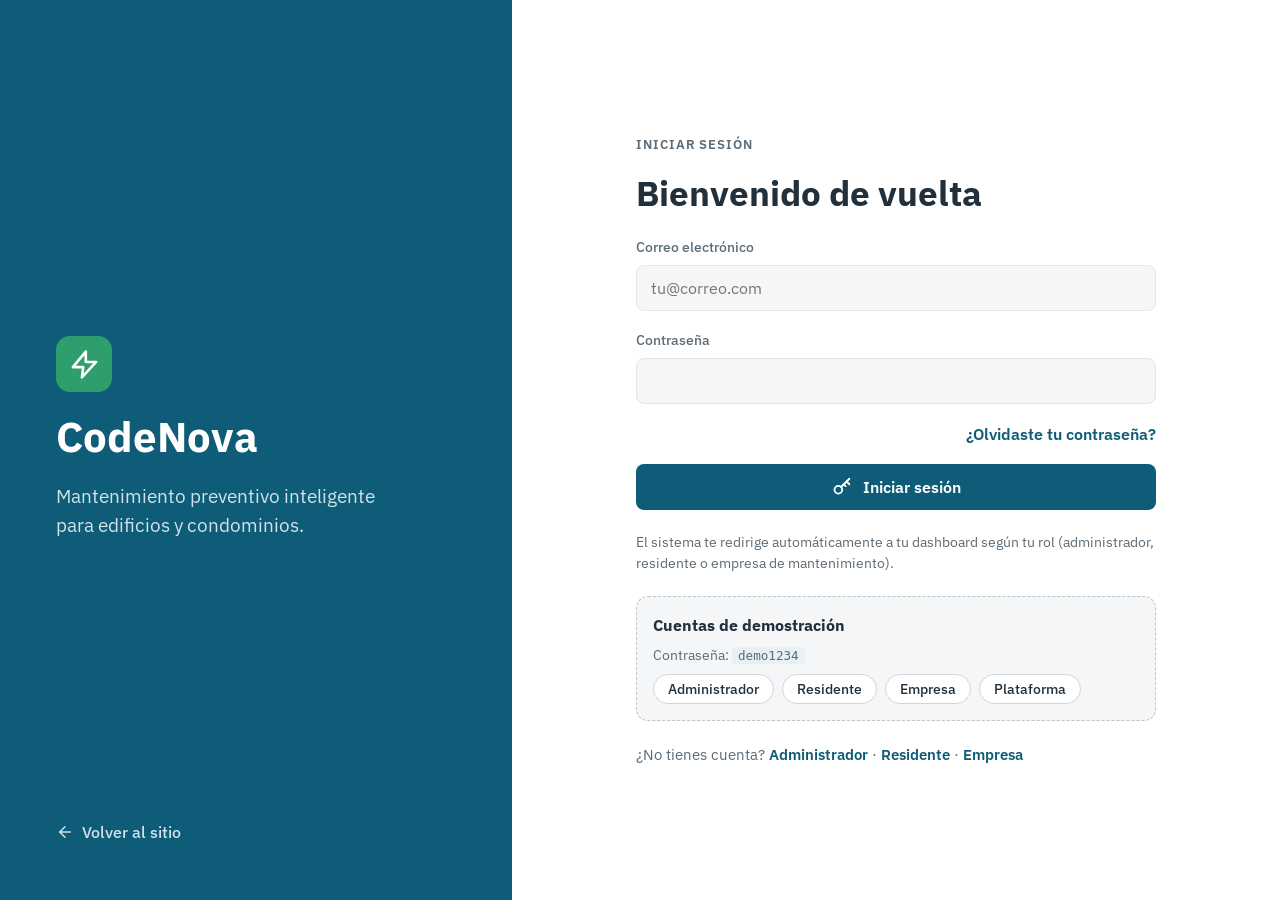
==== app/index.html @ 69bcdeb5 "Add files via upload" ====
<!DOCTYPE html>
<html lang="es">
<head>
<meta charset="UTF-8">
<meta name="viewport" content="width=device-width, initial-scale=1.0">
<title>CodeNova — App</title>
<meta name="description" content="Aplicación de CodeNova: monitoreo, alertas y mantenimiento preventivo para edificios y condominios.">
<meta name="theme-color" content="#0F5C78">
<link rel="icon" href="data:image/svg+xml,%3Csvg xmlns='http://www.w3.org/2000/svg' viewBox='0 0 40 40'%3E%3Crect width='40' height='40' rx='9' fill='%230F5C78'/%3E%3Cpolygon points='22,7 11,22 19,22 17,33 29,17 21,17' fill='%23fff'/%3E%3C/svg%3E">
<link rel="preconnect" href="https://fonts.googleapis.com">
<link rel="preconnect" href="https://fonts.gstatic.com" crossorigin>
<link href="https://fonts.googleapis.com/css2?family=IBM+Plex+Sans:wght@400;500;600;700&display=swap" rel="stylesheet">
<link rel="stylesheet" href="css/app.css">
</head>
<body>
<div id="app" aria-live="polite"><div class="boot">Cargando CodeNova…</div></div>
<noscript><p style="padding:24px;font-family:sans-serif">CodeNova necesita JavaScript para funcionar. Actívalo en tu navegador e inténtalo de nuevo.</p></noscript>

<script src="js/core.js"></script>
<script src="js/ui.js"></script>
<script src="js/main.js"></script>
<script src="js/views-auth.js"></script>
<script src="js/views-admin.js"></script>
<script src="js/views-ops.js"></script>
<script src="js/views-company.js"></script>
<script src="js/views-resident.js"></script>
<script src="js/views-shared.js"></script>
</body>
</html>
---- app/css/app.css ----
:root {
  --primary: #0F5C78; --primary-d: #0c4a61; --green: #2E9E6D; --dark: #22303C; --muted: #5C6B76;
  --border: #E2E6EA; --bg: #F4F6F8; --tint: #E1EEF3; --tint2: #E7F0F3; --red: #E53935; --amber: #8A6100;
  --font: 'IBM Plex Sans', Arial, Helvetica, sans-serif; --side: 264px; --radius: 12px;
  --shadow: 0 8px 28px rgba(34, 48, 60, .16);
}
* { box-sizing: border-box; }
html { -webkit-text-size-adjust: 100%; }
body { margin: 0; font-family: var(--font); color: var(--dark); background: var(--bg); line-height: 1.5; font-size: 16px; }
body.modal-open { overflow: hidden; }
h1, h2, h3, h4 { margin: 0; line-height: 1.2; }
p { margin: 0; }
a { color: inherit; text-decoration: none; }
button, input, select, textarea { font-family: inherit; font-size: 1rem; color: inherit; }
button { cursor: pointer; }
[hidden] { display: none !important; }
code { background: var(--tint2); padding: 1px 6px; border-radius: 4px; font-size: .9em; }
.ic { flex: none; }
.muted { color: var(--muted); }
.small { font-size: .875rem; }
.pad { padding: 16px; }
.grow { flex: 1; }
.center { text-align: center; margin-top: 16px; }
.top-gap { margin-top: 20px; padding-top: 20px; border-top: 1px solid var(--border); }
.boot { padding: 40px; text-align: center; color: var(--muted); }
.link { color: var(--primary); font-weight: 600; background: none; border: 0; padding: 0; cursor: pointer; }
.link:hover { text-decoration: underline; }
:focus-visible { outline: 3px solid rgba(15, 92, 120, .35); outline-offset: 2px; border-radius: 6px; }

/* ---------- botones ---------- */
.btn { display: inline-flex; align-items: center; justify-content: center; gap: 10px; min-height: 46px; padding: 0 22px; border-radius: 8px; border: 1px solid transparent; font-weight: 600; white-space: nowrap; transition: background .15s, border-color .15s, transform .08s; text-align: center; }
.btn:active { transform: scale(.98); }
.btn:disabled { opacity: .5; cursor: not-allowed; }
.btn-primary { background: var(--primary); color: #fff; }
.btn-primary:hover { background: var(--primary-d); }
.btn-outline { background: #fff; border-color: #cfd6db; color: var(--dark); }
.btn-outline:hover { background: var(--bg); border-color: var(--primary); color: var(--primary); }
.btn-danger { background: var(--red); color: #fff; }
.btn-danger:hover { filter: brightness(.92); }
.danger-o { color: var(--red); }
.btn-ghost { background: transparent; color: var(--muted); }
.btn-ghost:hover { color: var(--dark); }
.btn-sm { min-height: 36px; padding: 0 14px; font-size: .9rem; }
.btn-block { width: 100%; }
.btn-row { display: flex; flex-wrap: wrap; gap: 12px; margin-top: 16px; align-items: center; }
.icon-btn { display: inline-flex; align-items: center; justify-content: center; width: 42px; height: 42px; background: none; border: 0; border-radius: 10px; color: var(--dark); position: relative; }
.icon-btn:hover { background: var(--tint); }
.icon-btn.sm { width: 34px; height: 34px; }

/* ---------- formularios ---------- */
.stack { display: flex; flex-direction: column; gap: 18px; }
.field { display: flex; flex-direction: column; gap: 7px; min-width: 0; }
.field.fit { min-width: 200px; }
.field label, .field > label { font-size: .9rem; color: var(--muted); font-weight: 500; }
.field input, .field textarea, .field select, .ms-btn, .range-row input, .filters select, .select-wrap.inline select {
  width: 100%; min-height: 46px; padding: 10px 14px; background: var(--bg); border: 1px solid var(--border); border-radius: 8px; color: var(--dark); transition: border-color .15s, background .15s;
}
.field textarea { resize: vertical; line-height: 1.45; }
.field input:focus, .field textarea:focus, .field select:focus, .range-row input:focus { outline: none; border-color: var(--primary); background: #fff; box-shadow: 0 0 0 3px rgba(15, 92, 120, .12); }
.field.bad input, .field.bad textarea, .field.bad select, .field.bad .ms-btn { border-color: var(--red); background: #FFF8F8; }
.err { color: var(--red); font-size: .85rem; min-height: 0; display: block; }
.err:empty { display: none; }
.form-err { padding: 10px 14px; background: #FDEBEA; border-radius: 8px; }
.hint { color: var(--muted); font-size: .82rem; }
.select-wrap { position: relative; }
.select-wrap select { appearance: none; -webkit-appearance: none; padding-right: 40px; cursor: pointer; }
.select-wrap > .ic { position: absolute; right: 12px; top: 50%; transform: translateY(-50%); pointer-events: none; color: var(--muted); }
.select-wrap.inline { display: inline-block; min-width: 180px; }
.select-wrap.inline select { background: #fff; font-weight: 600; }
.two { display: grid; grid-template-columns: 1fr 1fr; gap: 16px; }
.form-card { max-width: 720px; }
.search { position: relative; }
.search > span { position: absolute; left: 12px; top: 50%; transform: translateY(-50%); color: var(--muted); display: flex; }
.search input { padding-left: 40px; }
.filters { display: flex; flex-wrap: wrap; gap: 14px; align-items: flex-end; margin-bottom: 14px; }
.btn-field { justify-content: flex-end; }
.range-row { display: flex; align-items: center; gap: 8px; }
.range-row input { width: 110px; }
.range-row output { font-weight: 600; min-width: 34px; }
.sim-form { display: grid; grid-template-columns: 1.2fr 1fr auto; gap: 14px; align-items: end; margin: 14px 0 8px; }
.presets { display: flex; flex-wrap: wrap; gap: 8px; align-items: center; margin-top: 6px; }
.chip-btn { background: #fff; border: 1px solid #cfd6db; border-radius: 999px; padding: 5px 14px; font-size: .88rem; font-weight: 500; }
.chip-btn:hover { border-color: var(--primary); color: var(--primary); background: var(--tint2); }
.sim-res { margin-top: 12px; padding: 10px 14px; border-radius: 8px; font-size: .95rem; }
.sim-res:empty { display: none; }
.sim-res.ok { background: #E6F4EC; color: #1f7a52; }
.sim-res.warn { background: #FFF4D6; color: var(--amber); }
.sim-res.bad { background: #FDEBEA; color: #b02a27; }
.switch-row { display: flex; align-items: center; justify-content: space-between; gap: 16px; padding: 4px 0; }
.switch-row span { display: flex; flex-direction: column; gap: 2px; }
.switch-row small { font-size: .85rem; }
.switch { appearance: none; -webkit-appearance: none; flex: none; width: 46px; height: 26px; border-radius: 999px; background: #cfd6db; position: relative; cursor: pointer; transition: background .2s; }
.switch::after { content: ""; position: absolute; top: 3px; left: 3px; width: 20px; height: 20px; border-radius: 50%; background: #fff; transition: transform .2s; box-shadow: 0 1px 3px rgba(0, 0, 0, .3); }
.switch:checked { background: var(--green); }
.switch:checked::after { transform: translateX(20px); }
.switch-l { display: flex; align-items: center; gap: 8px; font-size: .9rem; color: var(--muted); cursor: pointer; }
.ms-btn { display: flex; align-items: center; justify-content: space-between; text-align: left; cursor: pointer; }
.ms-panel { border: 1px solid var(--border); border-radius: 8px; background: #fff; box-shadow: var(--shadow); max-height: 220px; overflow: auto; padding: 6px; }
.ms-opt { display: flex; align-items: center; gap: 10px; padding: 9px 10px; border-radius: 6px; cursor: pointer; }
.ms-opt:hover { background: var(--bg); }
.ms-opt input { width: 18px; height: 18px; accent-color: var(--primary); }
.photo-drop { display: flex; flex-direction: column; align-items: center; gap: 6px; padding: 22px; border: 2px dashed #b9c4cb; border-radius: 12px; color: var(--muted); cursor: pointer; text-align: center; background: var(--bg); }
.photo-drop:hover { border-color: var(--primary); color: var(--primary); }
.photo-prev { position: relative; margin-top: 10px; }
.photo-prev img, .inc-photo { width: 100%; max-height: 260px; object-fit: cover; border-radius: 10px; border: 1px solid var(--border); display: block; }
.photo-prev .icon-btn { position: absolute; top: 8px; right: 8px; background: #fff; box-shadow: var(--shadow); }
.inc-photo { margin: 10px 0; }
.star-input { display: flex; gap: 6px; }
.star-input button { background: none; border: 0; padding: 2px; border-radius: 8px; }
.stars-static { display: inline-flex; gap: 2px; vertical-align: middle; }

/* ---------- tarjetas y contenido ---------- */
.card { background: #fff; border: 1px solid var(--border); border-radius: var(--radius); padding: 24px; margin-bottom: 24px; }
.card-head { display: flex; align-items: center; justify-content: space-between; gap: 12px; flex-wrap: wrap; margin-bottom: 14px; }
.card-head h3 { font-size: 1.15rem; }
.grid-3 { display: grid; grid-template-columns: repeat(3, 1fr); gap: 24px; margin-bottom: 24px; }
.grid-3 > .card { margin-bottom: 0; }
.grid-4 { display: grid; grid-template-columns: repeat(4, 1fr); gap: 16px; }
.grid-3.mini { gap: 16px; margin-bottom: 14px; }
.stat { display: flex; flex-direction: column; align-items: center; gap: 6px; text-align: center; padding: 22px; }
.stat h2 { font-size: 2rem; }
.stat p { color: var(--muted); }
.stat.flat { background: var(--bg); border: 0; }
.stat-ic { display: inline-flex; width: 48px; height: 48px; border-radius: 50%; background: var(--tint2); color: var(--primary); align-items: center; justify-content: center; }
.stat[data-go] { cursor: pointer; transition: box-shadow .15s, border-color .15s; }
.stat[data-go]:hover { border-color: var(--primary); box-shadow: 0 4px 14px rgba(15, 92, 120, .12); }
.page-head { display: flex; align-items: flex-end; justify-content: space-between; gap: 16px; flex-wrap: wrap; margin-bottom: 28px; }
.page-head h1 { font-size: clamp(1.6rem, 3vw, 2.25rem); font-weight: 700; }
.page-head .sub { color: var(--muted); margin-top: 6px; }
.head-actions { display: flex; gap: 10px; flex-wrap: wrap; align-items: center; }
.eyebrow { color: var(--muted); font-size: .82rem; letter-spacing: .07em; text-transform: uppercase; font-weight: 600; margin-bottom: 8px; }
.back { display: inline-flex; align-items: center; gap: 6px; color: var(--muted); font-weight: 500; margin-bottom: 14px; }
.back:hover { color: var(--primary); }
.big { font-size: 2.6rem; color: var(--primary); margin: 4px 0; }
.info h3 { font-size: 1.5rem; margin: 4px 0; }
.info .code { display: flex; align-items: center; gap: 8px; letter-spacing: .06em; }
.info .link { display: inline-block; margin-top: 8px; }
.info small { display: block; }
.tags { display: flex; flex-wrap: wrap; gap: 8px; margin: 8px 0; }
.tag { background: var(--tint2); color: var(--primary); border-radius: 999px; padding: 4px 12px; font-size: .88rem; font-weight: 600; }
.pill { display: inline-block; background: var(--tint); color: var(--primary); border-radius: 999px; padding: 3px 12px; font-size: .82rem; font-weight: 700; margin-bottom: 10px; }
.chip { display: inline-flex; align-items: center; gap: 6px; padding: 4px 12px; border-radius: 999px; font-size: .85rem; font-weight: 600; white-space: nowrap; }
.sev { display: inline-flex; align-items: center; gap: 7px; font-weight: 600; white-space: nowrap; }
.sev i { width: 10px; height: 10px; border-radius: 50%; display: inline-block; }
.alert-line { display: flex; align-items: center; gap: 14px; flex-wrap: wrap; margin-bottom: 10px; }
.alert-line h2 { font-size: 1.6rem; }
.detail-grid { display: grid; grid-template-columns: repeat(auto-fit, minmax(190px, 1fr)); gap: 18px; margin-bottom: 8px; }
.detail-grid h3 { font-size: 1.1rem; margin-top: 2px; }
.list-row { display: flex; align-items: center; justify-content: space-between; gap: 12px; padding: 14px 0; border-bottom: 1px solid var(--border); flex-wrap: wrap; }
.list-row:last-child { border-bottom: 0; }
.link-row:hover { background: var(--bg); }
.proposal { display: flex; align-items: center; justify-content: space-between; gap: 16px; flex-wrap: wrap; padding: 16px 0; border-bottom: 1px solid var(--border); }
.proposal:last-child { border-bottom: 0; }
.proposal .btn-row { margin: 0; }
.cards-b { margin-bottom: 0; }
.bcard { display: flex; flex-direction: column; gap: 8px; margin-bottom: 0; transition: box-shadow .15s, border-color .15s; }
.bcard:hover { border-color: var(--primary); box-shadow: 0 6px 20px rgba(15, 92, 120, .12); }
.bcard h3 { font-size: 1.3rem; }
.bc-top { display: flex; justify-content: space-between; align-items: center; }
.bc-meta { display: flex; gap: 14px; flex-wrap: wrap; color: var(--muted); font-size: .9rem; margin-top: 4px; }
.bc-meta b { color: var(--dark); }
.savings-card { display: grid; grid-template-columns: 1fr 1fr; gap: 24px; align-items: center; }
.sv-row { display: flex; justify-content: space-between; padding: 10px 0; border-bottom: 1px solid var(--border); }
.sv-row b { color: var(--green); }
.danger-zone { border-color: #f3c6c4; background: #FFFAFA; }
.danger-zone h3 { color: var(--red); margin-bottom: 8px; }
.danger-zone p { margin-bottom: 14px; }
.empty { display: flex; flex-direction: column; align-items: center; text-align: center; gap: 8px; padding: 40px 16px; color: var(--muted); }
.empty .ic { color: #9AA7B0; }
.empty h3 { color: var(--dark); }
.empty .btn { margin-top: 10px; }
.notice { display: flex; gap: 12px; padding: 14px 16px; border-radius: 10px; margin: 12px 0; align-items: flex-start; }
.notice p { color: inherit; opacity: .9; font-size: .93rem; }
.notice.ok { background: #E6F4EC; color: #1f7a52; }
.notice.warn { background: #FFF4D6; color: var(--amber); }
.notice.bad { background: #FDEBEA; color: #b02a27; }
.notice.info { background: var(--tint); color: var(--primary); }
a.notice:hover { filter: brightness(.97); }
.mail-sim, .mail-prev { margin-top: 16px; padding: 18px; border: 1px dashed #b9c4cb; border-radius: 10px; background: var(--bg); display: flex; flex-direction: column; gap: 8px; align-items: flex-start; }
.mail-prev { align-items: stretch; margin-top: 0; }
.mail-prev h2 { font-size: 1.6rem; color: var(--primary); }
.mail-prev .grid-3 > div { text-align: center; }
.mail-prev h4 { font-size: 1.1rem; }

/* ---------- tablas ---------- */
.table-wrap { overflow-x: auto; }
table { width: 100%; border-collapse: collapse; }
th { text-align: left; color: var(--muted); font-weight: 600; font-size: .9rem; padding: 12px 14px; border-bottom: 1px solid var(--border); white-space: nowrap; }
td { padding: 14px; border-bottom: 1px solid var(--border); vertical-align: middle; }
tbody tr:last-child td { border-bottom: 0; }
tr[data-href] { cursor: pointer; }
tr[data-href]:hover td { background: #F8FAFB; }
tr[data-href]:focus-visible { outline-offset: -2px; }
.pager { display: flex; align-items: center; justify-content: space-between; gap: 12px; margin-top: 14px; flex-wrap: wrap; }

/* ---------- pestañas / segmentos ---------- */
.tabs { display: flex; gap: 6px; overflow-x: auto; border-bottom: 1px solid var(--border); margin-bottom: 24px; scrollbar-width: none; }
.tabs::-webkit-scrollbar { display: none; }
.tabs a { padding: 12px 16px; color: var(--muted); font-weight: 600; border-bottom: 3px solid transparent; white-space: nowrap; margin-bottom: -1px; }
.tabs a:hover { color: var(--primary); }
.tabs a.on { color: var(--primary); border-color: var(--primary); }
.seg { display: inline-flex; background: var(--bg); border-radius: 10px; padding: 4px; gap: 2px; }
.seg button { background: none; border: 0; padding: 8px 16px; border-radius: 8px; font-weight: 600; color: var(--muted); }
.seg button.on { background: #fff; color: var(--primary); box-shadow: 0 1px 4px rgba(0, 0, 0, .1); }

/* ---------- gráfico ---------- */
.chart-box { background: var(--tint2); border-radius: 12px; padding: 14px; min-height: 220px; }
.linechart { width: 100%; height: auto; display: block; }
.linechart .grid { stroke: #cfe0e6; stroke-width: 1; }
.linechart .axis { fill: #5C6B76; font-size: 11px; font-family: var(--font); }
.linechart .band { fill: rgba(46, 158, 109, .12); }
.linechart .band-l { fill: #2E9E6D; font-size: 11px; font-weight: 600; }
.linechart .ln { fill: none; stroke: var(--primary); stroke-width: 2.5; stroke-linejoin: round; }
.linechart .area { fill: rgba(15, 92, 120, .1); }
.linechart .dot { fill: var(--primary); stroke: #fff; stroke-width: 2; }
.chart-empty { padding: 60px 16px; text-align: center; color: var(--muted); }
.live-note { display: flex; align-items: center; gap: 8px; margin-top: 10px; }
.live-dot { width: 9px; height: 9px; background: var(--green); border-radius: 50%; animation: pulse 1.6s infinite; }
@keyframes pulse { 0% { box-shadow: 0 0 0 0 rgba(46, 158, 109, .6); } 70% { box-shadow: 0 0 0 9px rgba(46, 158, 109, 0); } 100% { box-shadow: 0 0 0 0 rgba(46, 158, 109, 0); } }

/* ---------- onboarding / tour ---------- */
.onboard { display: grid; grid-template-columns: 1.4fr 1fr; gap: 28px; background: linear-gradient(135deg, #fff 55%, var(--tint2)); border-color: #bcd6df; }
.onb-main h2 { font-size: 1.5rem; margin-bottom: 8px; }
.onb-main h3 { font-size: 1.1rem; color: var(--primary); margin-bottom: 4px; }
.onb-actions { display: flex; gap: 10px; flex-wrap: wrap; margin-top: 18px; }
.onb-steps { list-style: none; margin: 0; padding: 0; display: flex; flex-direction: column; gap: 10px; align-self: center; }
.onb-steps li { display: flex; align-items: center; gap: 12px; padding: 12px 14px; background: #fff; border: 1px solid var(--border); border-radius: 10px; color: var(--muted); font-weight: 500; }
.onb-steps li span { flex: none; width: 28px; height: 28px; border-radius: 50%; background: var(--bg); display: inline-flex; align-items: center; justify-content: center; font-weight: 700; font-size: .85rem; }
.onb-steps li.now { border-color: var(--primary); color: var(--dark); }
.onb-steps li.now span { background: var(--primary); color: #fff; }
.onb-steps li.done { color: var(--dark); }
.onb-steps li.done span { background: var(--green); color: #fff; }
.tour h3 { font-size: 1.4rem; margin: 6px 0; }
.tour-dots { display: flex; gap: 6px; margin-bottom: 14px; }
.tour-dots i { flex: 1; height: 5px; border-radius: 3px; background: var(--border); }
.tour-dots i.on { background: var(--primary); }
.tour-dots i.done { background: var(--green); }

/* ---------- línea de tiempo ---------- */
.timeline { list-style: none; padding: 0; margin: 20px 0; display: flex; flex-direction: column; gap: 0; }
.timeline li { display: flex; gap: 14px; padding-bottom: 20px; position: relative; color: var(--muted); }
.timeline li::before { content: ""; position: absolute; left: 11px; top: 26px; bottom: 0; width: 2px; background: var(--border); }
.timeline li:last-child::before { display: none; }
.timeline li i { flex: none; width: 24px; height: 24px; border-radius: 50%; border: 2px solid var(--border); background: #fff; display: inline-flex; align-items: center; justify-content: center; color: #fff; }
.timeline li.done i { background: var(--green); border-color: var(--green); }
.timeline li.done::before { background: var(--green); }
.timeline li.done { color: var(--dark); }
.timeline b { display: block; }
.timeline span { font-size: .85rem; color: var(--muted); }

/* ---------- reporte imprimible ---------- */
.report-sheet { border: 1px solid var(--border); border-radius: 10px; padding: 28px; background: #fff; display: flex; flex-direction: column; gap: 16px; }
.rs-head { display: flex; justify-content: space-between; gap: 16px; flex-wrap: wrap; border-bottom: 2px solid var(--primary); padding-bottom: 14px; align-items: flex-start; }
.rs-head > div:first-child { display: flex; align-items: center; gap: 10px; font-size: 1.3rem; }
.rs-meta { display: flex; flex-direction: column; text-align: right; gap: 2px; }
.rs-meta span { color: var(--muted); font-size: .9rem; }
.rs-kpis > div { background: var(--bg); border-radius: 10px; padding: 14px; text-align: center; }
.rs-kpis h2 { color: var(--primary); font-size: 1.6rem; }
.rs-kpis p { color: var(--muted); font-size: .88rem; }
.report-sheet h4 { font-size: 1.05rem; margin-top: 6px; }
.rs-foot { border-top: 1px solid var(--border); padding-top: 12px; }

/* ---------- chips de estado, toasts, modal ---------- */
#toasts { position: fixed; top: 16px; right: 16px; z-index: 300; display: flex; flex-direction: column; gap: 10px; align-items: flex-end; max-width: calc(100vw - 32px); pointer-events: none; }
.toast { pointer-events: auto; display: flex; align-items: center; gap: 10px; background: var(--dark); color: #fff; padding: 12px 16px; border-radius: 10px; box-shadow: var(--shadow); max-width: 420px; animation: slidein .25s ease; }
.toast.ok .ic { color: #6fe0ae; } .toast.err { background: #b02a27; } .toast.info .ic { color: #9fd3e6; }
.toast.out { opacity: 0; transform: translateX(20px); transition: all .3s; }
@keyframes slidein { from { opacity: 0; transform: translateX(24px); } to { opacity: 1; transform: none; } }
.toast.push { flex-direction: column; align-items: stretch; gap: 4px; background: #fff; color: var(--dark); border: 1px solid var(--border); width: 360px; position: relative; overflow: hidden; cursor: pointer; padding-left: 20px; }
.push-top { display: flex; align-items: center; gap: 8px; color: var(--muted); font-size: .82rem; }
.push-top span { flex: 1; }
.push-x { background: none; border: 0; color: var(--muted); padding: 2px; display: flex; }
.toast.push p { color: var(--muted); font-size: .92rem; }
.push-bar { position: absolute; left: 0; top: 0; bottom: 0; width: 6px; }
.modal-wrap { position: fixed; inset: 0; z-index: 200; background: rgba(20, 30, 38, .55); display: flex; align-items: center; justify-content: center; padding: 16px; animation: fade .15s; }
@keyframes fade { from { opacity: 0; } }
.modal { background: #fff; border-radius: 16px; width: 100%; max-width: 520px; max-height: calc(100vh - 32px); overflow: auto; box-shadow: var(--shadow); }
.modal-head { display: flex; align-items: center; justify-content: space-between; padding: 18px 22px 0; }
.modal-head h3 { font-size: 1.25rem; }
.modal-body { padding: 16px 22px 22px; display: flex; flex-direction: column; gap: 12px; }
.modal-actions { display: flex; justify-content: flex-end; gap: 10px; flex-wrap: wrap; margin-top: 6px; }

/* ---------- campana ---------- */
.bell { position: relative; }
.badge-n { position: absolute; top: 3px; right: 3px; min-width: 18px; height: 18px; border-radius: 9px; background: var(--red); color: #fff; font-size: .7rem; font-style: normal; font-weight: 700; display: flex; align-items: center; justify-content: center; padding: 0 4px; border: 2px solid #fff; }
.bell-panel { position: absolute; right: 0; top: 48px; width: 360px; max-width: calc(100vw - 24px); background: #fff; border: 1px solid var(--border); border-radius: 12px; box-shadow: var(--shadow); z-index: 150; max-height: 70vh; overflow: auto; }
.bp-head { display: flex; justify-content: space-between; align-items: center; padding: 14px 16px; border-bottom: 1px solid var(--border); position: sticky; top: 0; background: #fff; }
.bp-head .link { font-size: .85rem; }
.bp-item { display: flex; gap: 12px; padding: 14px 16px; border-bottom: 1px solid var(--border); }
.bp-item:hover { background: var(--bg); }
.bp-item.unread { background: #F3F9FB; }
.bp-item > i { flex: none; width: 10px; height: 10px; border-radius: 50%; margin-top: 6px; }
.bp-item > i.neutral { background: var(--primary); }
.bp-item b { display: block; font-size: .95rem; }
.bp-item span { display: block; color: var(--muted); font-size: .88rem; }
.bp-item em { font-style: normal; color: #8a97a0; font-size: .78rem; }

/* ---------- layout con sidebar (admin / empresa / plataforma) ---------- */
.app { display: grid; grid-template-columns: var(--side) 1fr; min-height: 100vh; }
.sidebar { background: var(--bg); border-right: 1px solid var(--border); display: flex; flex-direction: column; gap: 6px; padding: 28px 16px 16px; position: sticky; top: 0; height: 100vh; overflow-y: auto; }
.brand { display: flex; align-items: center; gap: 10px; font-size: 1.25rem; padding: 0 12px 22px; }
.logo-tile { display: inline-flex; align-items: center; justify-content: center; background: var(--primary); border-radius: 8px; flex: none; }
.auth-side .logo-tile, .phone-top .logo-tile { border-radius: 14px; }
.auth-side .logo-tile { background: var(--green); }
.sidebar nav { display: flex; flex-direction: column; gap: 4px; }
.sidebar nav a { display: flex; align-items: center; gap: 14px; padding: 12px 14px; border-radius: 8px; color: var(--muted); font-weight: 500; }
.sidebar nav a:hover { background: #e9eef1; }
.sidebar nav a.on { background: var(--tint); color: var(--primary); font-weight: 600; }
.side-user { display: flex; align-items: center; gap: 12px; padding: 16px 10px 8px; border-top: 1px solid var(--border); }
.side-user > div:last-child { display: flex; flex-direction: column; min-width: 0; }
.side-user b { white-space: nowrap; overflow: hidden; text-overflow: ellipsis; }
.side-user span { color: var(--muted); font-size: .8rem; }
.avatar { flex: none; width: 38px; height: 38px; border-radius: 50%; background: var(--primary); color: #fff; font-weight: 700; display: flex; align-items: center; justify-content: center; font-size: .9rem; }
.side-logout { display: flex; align-items: center; gap: 12px; padding: 10px 14px; background: none; border: 0; color: var(--muted); border-radius: 8px; font-weight: 500; }
.side-logout:hover { background: #e9eef1; color: var(--red); }
.main { min-width: 0; display: flex; flex-direction: column; }
.topbar { display: flex; align-items: center; gap: 10px; padding: 14px 40px; min-height: 68px; }
.menu-btn, .mobile-brand { display: none; }
.view { padding: 8px 40px 64px; max-width: 1240px; width: 100%; outline: none; }
.sb-backdrop { display: none; }

/* ---------- auth ---------- */
.auth { min-height: 100vh; display: grid; grid-template-columns: minmax(300px, 40%) 1fr; background: #fff; }
.auth-side { background: var(--primary); color: #fff; padding: 56px; display: flex; flex-direction: column; justify-content: space-between; }
.auth-brand { display: flex; flex-direction: column; gap: 20px; margin: auto 0; }
.auth-brand h1 { font-size: 2.6rem; }
.auth-brand p { color: #CFE3EA; font-size: 1.2rem; max-width: 360px; }
.auth-back { display: inline-flex; align-items: center; gap: 8px; color: #CFE3EA; font-weight: 500; }
.auth-back:hover { color: #fff; }
.auth-main { display: flex; align-items: center; justify-content: center; padding: 40px 24px; }
.auth-card { width: 100%; max-width: 520px; display: flex; flex-direction: column; gap: 22px; }
.auth-card h1 { font-size: clamp(1.7rem, 3vw, 2.2rem); margin-top: -12px; }
.row-between { display: flex; justify-content: space-between; align-items: center; }
.reg-links { color: var(--muted); font-size: .95rem; }
.reg-links a { color: var(--primary); font-weight: 600; }
.demo-box { background: var(--bg); border: 1px dashed #b9c4cb; border-radius: 12px; padding: 16px; display: flex; flex-direction: column; gap: 8px; }
.demo-chips { display: flex; flex-wrap: wrap; gap: 8px; }

/* ---------- residente (marco de celular) ---------- */
.res-stage { min-height: 100vh; display: flex; align-items: center; justify-content: center; padding: 24px; background: var(--bg); }
.phone { width: 100%; max-width: 480px; height: min(880px, calc(100vh - 48px)); background: #fff; border: 1px solid var(--border); border-radius: 36px; display: flex; flex-direction: column; overflow: hidden; box-shadow: 0 20px 60px rgba(34, 48, 60, .12); }
.phone-top { display: flex; align-items: center; justify-content: space-between; padding: 14px 20px; border-bottom: 1px solid var(--border); }
.phone-top .brand { padding: 0; font-size: 1.1rem; }
.phone-view { flex: 1; overflow-y: auto; outline: none; }
.phone-pad { padding: 24px 22px 32px; display: flex; flex-direction: column; gap: 16px; }
.phone-pad h1 { font-size: 1.9rem; }
.phone-pad h1.caps { text-transform: uppercase; font-size: 1.6rem; letter-spacing: .02em; }
.phone-pad .page-head { margin-bottom: 4px; }
.phone-pad .card { margin-bottom: 0; }
.phone-pad .grid-3 { grid-template-columns: 1fr; }
.phone .bell-panel { position: fixed; top: 64px; right: auto; left: 50%; transform: translateX(-50%); }
.tabbar { display: flex; border-top: 1px solid var(--border); padding: 8px 8px calc(8px + env(safe-area-inset-bottom)); background: #fff; }
.tabbar a { flex: 1; display: flex; flex-direction: column; align-items: center; gap: 3px; padding: 8px 4px; color: var(--muted); font-size: .8rem; border-radius: 10px; }
.tabbar a.on { color: var(--primary); font-weight: 600; }
.req { display: flex; flex-direction: column; gap: 8px; align-items: flex-start; }
.req-top { display: flex; justify-content: space-between; width: 100%; align-items: center; gap: 8px; }

/* ---------- responsive ---------- */
@media (max-width: 1100px) {
  .grid-3 { grid-template-columns: repeat(2, 1fr); }
  .onboard { grid-template-columns: 1fr; }
  .savings-card { grid-template-columns: 1fr; }
}
@media (max-width: 960px) {
  .app { display: block; }
  .sidebar { position: fixed; z-index: 120; left: 0; top: 0; bottom: 0; width: 280px; transform: translateX(-100%); transition: transform .25s; box-shadow: none; height: 100%; visibility: hidden; }
  body.nav-open .sidebar { transform: none; box-shadow: var(--shadow); visibility: visible; }
  body.nav-open .sb-backdrop { display: block; position: fixed; inset: 0; background: rgba(20, 30, 38, .5); z-index: 110; }
  body.nav-open { overflow: hidden; }
  .menu-btn, .mobile-brand { display: inline-flex; }
  .mobile-brand { padding: 0; font-size: 1.1rem; }
  .topbar { padding: 10px 16px; background: #fff; border-bottom: 1px solid var(--border); position: sticky; top: 0; z-index: 90; }
  .view { padding: 24px 16px 56px; }
  .auth { grid-template-columns: 1fr; grid-template-rows: auto 1fr; }
  .auth-side { padding: 22px 24px; flex-direction: row; align-items: center; }
  .auth-brand { flex-direction: row; align-items: center; gap: 12px; margin: 0; }
  .auth-brand .logo-tile { width: 40px !important; height: 40px !important; }
  .auth-brand h1 { font-size: 1.5rem; }
  .auth-brand p { display: none; }
  .auth-main { align-items: flex-start; padding: 28px 20px 48px; }
}
@media (max-width: 720px) {
  .grid-3, .grid-4, .two, .sim-form { grid-template-columns: 1fr; }
  .grid-4 { grid-template-columns: 1fr 1fr; }
  .card { padding: 18px; }
  .page-head { margin-bottom: 20px; }
  .head-actions { width: 100%; }
  .head-actions .btn { flex: 1; }
  .filters .field.fit, .select-wrap.inline { min-width: 0; width: 100%; }
  .btn-row .btn { flex: 1 1 100%; }
  .modal-actions .btn { flex: 1; }
  .rs-meta { text-align: left; }
  .toast.push { width: calc(100vw - 32px); }
  #toasts { right: 16px; left: 16px; align-items: stretch; }
  /* tablas → tarjetas */
  .rtable thead { display: none; }
  .rtable, .rtable tbody, .rtable tr, .rtable td { display: block; width: 100%; }
  .rtable tr { border: 1px solid var(--border); border-radius: 10px; margin-bottom: 12px; padding: 6px 4px; background: #fff; }
  .rtable td { display: flex; justify-content: space-between; align-items: center; gap: 14px; padding: 9px 12px; border: 0; text-align: right; }
  .rtable td::before { content: attr(data-label); color: var(--muted); font-size: .85rem; font-weight: 600; text-align: left; flex: none; }
  .rtable td[data-label=""]::before { display: none; }
  .rtable td[data-label=""] { justify-content: flex-end; }
  .range-row input { width: 90px; }
}
@media (max-width: 560px) {
  .res-stage { padding: 0; background: #fff; align-items: stretch; }
  .phone { max-width: none; height: 100vh; height: 100dvh; border: 0; border-radius: 0; box-shadow: none; }
}
@media (prefers-reduced-motion: reduce) { * { animation: none !important; transition: none !important; } }

/* ---------- impresión del reporte ---------- */
@media print {
  body.printing-report { background: #fff; }
  body.printing-report * { visibility: hidden; }
  body.printing-report .report-sheet, body.printing-report .report-sheet * { visibility: visible; }
  body.printing-report .report-sheet { position: absolute; left: 0; top: 0; width: 100%; border: 0; padding: 0; }
  body.printing-report .rtable, body.printing-report .rtable tbody { display: table; }
  body.printing-report .rtable thead { display: table-header-group; }
  body.printing-report .rtable tr { display: table-row; border: 0; }
  body.printing-report .rtable td { display: table-cell; text-align: left; }
  body.printing-report .rtable td::before { display: none; }
}
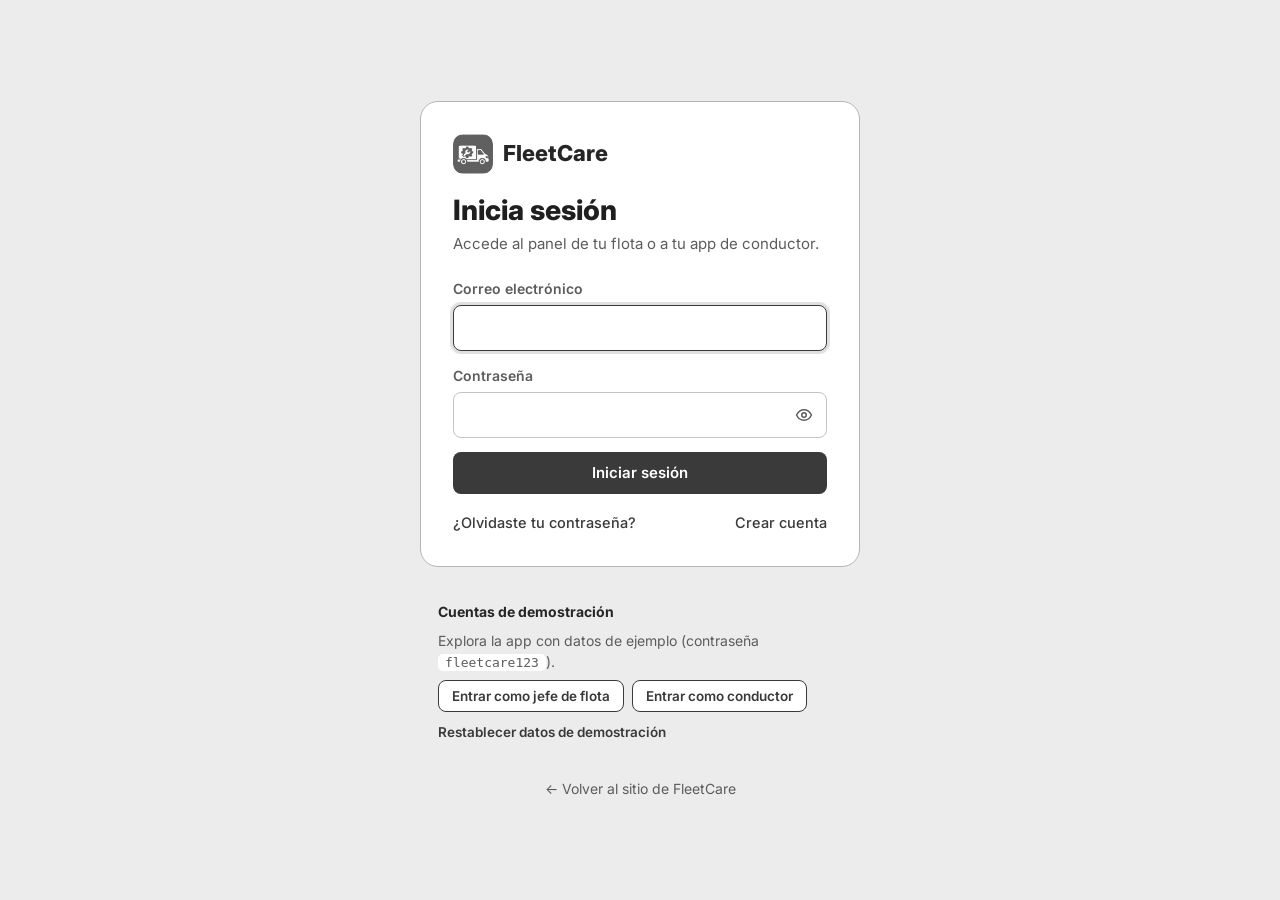
==== commit 4532dcc5: "Add files via upload" ====
--- a/app/index.html
+++ b/app/index.html
@@ -2,28 +2,32 @@
 <html lang="es">
 <head>
 <meta charset="UTF-8">
-<meta name="viewport" content="width=device-width, initial-scale=1.0">
-<title>CodeNova — App</title>
-<meta name="description" content="Aplicación de CodeNova: monitoreo, alertas y mantenimiento preventivo para edificios y condominios.">
-<meta name="theme-color" content="#0F5C78">
-<link rel="icon" href="data:image/svg+xml,%3Csvg xmlns='http://www.w3.org/2000/svg' viewBox='0 0 40 40'%3E%3Crect width='40' height='40' rx='9' fill='%230F5C78'/%3E%3Cpolygon points='22,7 11,22 19,22 17,33 29,17 21,17' fill='%23fff'/%3E%3C/svg%3E">
+<meta name="viewport" content="width=device-width, initial-scale=1.0, viewport-fit=cover">
+<title>FleetCare — Aplicación</title>
+<meta name="description" content="Aplicación web de FleetCare: checklist de salida, kilometraje, fallas, alertas de mantenimiento y dashboard de salud de la flota.">
+<meta name="theme-color" content="#123E73">
+<link rel="icon" type="image/png" href="../img/favicon.png">
 <link rel="preconnect" href="https://fonts.googleapis.com">
 <link rel="preconnect" href="https://fonts.gstatic.com" crossorigin>
-<link href="https://fonts.googleapis.com/css2?family=IBM+Plex+Sans:wght@400;500;600;700&display=swap" rel="stylesheet">
+<link href="https://fonts.googleapis.com/css2?family=Inter:wght@400;500;600;700;800&display=swap" rel="stylesheet">
 <link rel="stylesheet" href="css/app.css">
+<link rel="stylesheet" href="css/wireframe.css">
 </head>
 <body>
-<div id="app" aria-live="polite"><div class="boot">Cargando CodeNova…</div></div>
-<noscript><p style="padding:24px;font-family:sans-serif">CodeNova necesita JavaScript para funcionar. Actívalo en tu navegador e inténtalo de nuevo.</p></noscript>
+<div id="app"></div>
+<div id="toasts" aria-live="polite"></div>
+<div id="modal-root"></div>
+<noscript><p style="padding:24px;font-family:sans-serif">FleetCare necesita JavaScript para funcionar.</p></noscript>
 
 <script src="js/core.js"></script>
-<script src="js/ui.js"></script>
-<script src="js/main.js"></script>
+<script src="js/logic.js"></script>
+<script src="js/charts.js"></script>
+<script src="js/export.js"></script>
+<script src="js/app.js"></script>
 <script src="js/views-auth.js"></script>
-<script src="js/views-admin.js"></script>
+<script src="js/views-fleet.js"></script>
 <script src="js/views-ops.js"></script>
-<script src="js/views-company.js"></script>
-<script src="js/views-resident.js"></script>
-<script src="js/views-shared.js"></script>
+<script src="js/views-driver.js"></script>
+<script>FleetCare.boot();</script>
 </body>
 </html>
--- a/app/css/app.css
+++ b/app/css/app.css
@@ -1,422 +1,335 @@
 :root {
-  --primary: #0F5C78; --primary-d: #0c4a61; --green: #2E9E6D; --dark: #22303C; --muted: #5C6B76;
-  --border: #E2E6EA; --bg: #F4F6F8; --tint: #E1EEF3; --tint2: #E7F0F3; --red: #E53935; --amber: #8A6100;
-  --font: 'IBM Plex Sans', Arial, Helvetica, sans-serif; --side: 264px; --radius: 12px;
-  --shadow: 0 8px 28px rgba(34, 48, 60, .16);
+  --blue: #1E5AA8;
+  --blue-dark: #123E73;
+  --green: #3AA76D;
+  --orange: #E8963D;
+  --red: #D64545;
+  --text: #123E73;
+  --muted: #55606B;
+  --faint: #8B96A3;
+  --border: #E1E6EC;
+  --bg: #F5F7FA;
+  --blue-tint: #E7EEF7;
+  --green-tint: #E6F4EC;
+  --orange-tint: #FDF1E2;
+  --red-tint: #FBE9E9;
+  --on-dark: #C9D6E3;
+  --nav-text: #9FB4C9;
+  --gradient: linear-gradient(135deg, #1E5AA8 0%, #123E73 100%);
+  --shadow: 0 6px 18px rgba(18, 62, 115, 0.08);
+  --shadow-lg: 0 18px 48px rgba(18, 62, 115, 0.22);
+  --font: 'Inter', Arial, Helvetica, sans-serif;
+  --side-w: 264px;
+  --radius: 14px;
+  --warn-text: #B36A15; --warn-text-2: #C97A20; --warn-dark: #7A4A0E; --warn-line: #F3D5AE;
+  --ok-text: #23824F; --bad-text: #B93030; --bad-line: #E8B4B4;
+  --track: #EEF0F3; --soft: #F3F7FC; --soft-2: #F8FAFD; --dash: #C9D3DF; --glow: #DCE7F5; --bar: #9DB8DA; --stage: #E9EEF5;
 }
 * { box-sizing: border-box; }
 html { -webkit-text-size-adjust: 100%; }
-body { margin: 0; font-family: var(--font); color: var(--dark); background: var(--bg); line-height: 1.5; font-size: 16px; }
+body { margin: 0; font-family: var(--font); color: var(--text); background: var(--bg); line-height: 1.5; -webkit-font-smoothing: antialiased; }
 body.modal-open { overflow: hidden; }
-h1, h2, h3, h4 { margin: 0; line-height: 1.2; }
-p { margin: 0; }
-a { color: inherit; text-decoration: none; }
-button, input, select, textarea { font-family: inherit; font-size: 1rem; color: inherit; }
-button { cursor: pointer; }
+h1, h2, h3, h4, p, dl, dd, dt, ul, ol, figure { margin: 0; padding: 0; }
+h1, h2, h3, h4 { line-height: 1.2; }
+ul, ol { list-style: none; }
+a { color: var(--blue); text-decoration: none; }
+a:hover { text-decoration: underline; }
+img, svg { display: block; max-width: 100%; }
+button { font-family: inherit; }
 [hidden] { display: none !important; }
-code { background: var(--tint2); padding: 1px 6px; border-radius: 4px; font-size: .9em; }
-.ic { flex: none; }
-.muted { color: var(--muted); }
-.small { font-size: .875rem; }
-.pad { padding: 16px; }
-.grow { flex: 1; }
-.center { text-align: center; margin-top: 16px; }
-.top-gap { margin-top: 20px; padding-top: 20px; border-top: 1px solid var(--border); }
-.boot { padding: 40px; text-align: center; color: var(--muted); }
-.link { color: var(--primary); font-weight: 600; background: none; border: 0; padding: 0; cursor: pointer; }
-.link:hover { text-decoration: underline; }
-:focus-visible { outline: 3px solid rgba(15, 92, 120, .35); outline-offset: 2px; border-radius: 6px; }
-
-/* ---------- botones ---------- */
-.btn { display: inline-flex; align-items: center; justify-content: center; gap: 10px; min-height: 46px; padding: 0 22px; border-radius: 8px; border: 1px solid transparent; font-weight: 600; white-space: nowrap; transition: background .15s, border-color .15s, transform .08s; text-align: center; }
+:focus-visible { outline: 3px solid rgba(30, 90, 168, 0.4); outline-offset: 2px; border-radius: 6px; }
+.ico { flex-shrink: 0; }
+.muted { color: var(--muted); font-size: 15px; }
+.txt-red { color: var(--red); } .txt-orange { color: var(--warn-text-2); } .txt-green { color: var(--green); }
+.lead-sm { color: var(--muted); font-size: 15px; margin-bottom: 16px; max-width: 720px; }
+.hint { color: var(--faint); font-size: 13px; } .hint.block { display: block; margin: 4px 0 14px; }
+
+/* ---------- Botones ---------- */
+.btn { display: inline-flex; align-items: center; justify-content: center; gap: 8px; padding: 11px 20px; border-radius: 8px; font-weight: 600; font-size: 15px; border: 1px solid transparent; cursor: pointer; transition: background .15s, border-color .15s, color .15s, transform .1s, filter .15s; white-space: nowrap; text-decoration: none !important; line-height: 1.2; }
 .btn:active { transform: scale(.98); }
-.btn:disabled { opacity: .5; cursor: not-allowed; }
-.btn-primary { background: var(--primary); color: #fff; }
-.btn-primary:hover { background: var(--primary-d); }
-.btn-outline { background: #fff; border-color: #cfd6db; color: var(--dark); }
-.btn-outline:hover { background: var(--bg); border-color: var(--primary); color: var(--primary); }
-.btn-danger { background: var(--red); color: #fff; }
-.btn-danger:hover { filter: brightness(.92); }
-.danger-o { color: var(--red); }
-.btn-ghost { background: transparent; color: var(--muted); }
-.btn-ghost:hover { color: var(--dark); }
-.btn-sm { min-height: 36px; padding: 0 14px; font-size: .9rem; }
+.btn:disabled, .icon-btn:disabled { opacity: .45; cursor: not-allowed; transform: none; }
+.btn-primary { background: var(--blue); color: #fff; } .btn-primary:hover:not(:disabled) { background: var(--blue-dark); }
+.btn-outline { background: #fff; border-color: var(--blue); color: var(--blue); } .btn-outline:hover:not(:disabled) { background: var(--blue-tint); }
+.btn-accent { background: var(--orange); color: var(--blue-dark); } .btn-accent:hover { filter: brightness(.94); }
+.btn-danger { background: var(--red); color: #fff; } .btn-danger:hover { filter: brightness(.92); }
+.btn-danger-outline { background: #fff; border-color: var(--bad-line); color: var(--red); } .btn-danger-outline:hover { background: var(--red-tint); }
+.btn-sm { padding: 7px 13px; font-size: 13.5px; }
 .btn-block { width: 100%; }
-.btn-row { display: flex; flex-wrap: wrap; gap: 12px; margin-top: 16px; align-items: center; }
-.icon-btn { display: inline-flex; align-items: center; justify-content: center; width: 42px; height: 42px; background: none; border: 0; border-radius: 10px; color: var(--dark); position: relative; }
-.icon-btn:hover { background: var(--tint); }
-.icon-btn.sm { width: 34px; height: 34px; }
-
-/* ---------- formularios ---------- */
-.stack { display: flex; flex-direction: column; gap: 18px; }
-.field { display: flex; flex-direction: column; gap: 7px; min-width: 0; }
-.field.fit { min-width: 200px; }
-.field label, .field > label { font-size: .9rem; color: var(--muted); font-weight: 500; }
-.field input, .field textarea, .field select, .ms-btn, .range-row input, .filters select, .select-wrap.inline select {
-  width: 100%; min-height: 46px; padding: 10px 14px; background: var(--bg); border: 1px solid var(--border); border-radius: 8px; color: var(--dark); transition: border-color .15s, background .15s;
-}
-.field textarea { resize: vertical; line-height: 1.45; }
-.field input:focus, .field textarea:focus, .field select:focus, .range-row input:focus { outline: none; border-color: var(--primary); background: #fff; box-shadow: 0 0 0 3px rgba(15, 92, 120, .12); }
-.field.bad input, .field.bad textarea, .field.bad select, .field.bad .ms-btn { border-color: var(--red); background: #FFF8F8; }
-.err { color: var(--red); font-size: .85rem; min-height: 0; display: block; }
-.err:empty { display: none; }
-.form-err { padding: 10px 14px; background: #FDEBEA; border-radius: 8px; }
-.hint { color: var(--muted); font-size: .82rem; }
-.select-wrap { position: relative; }
-.select-wrap select { appearance: none; -webkit-appearance: none; padding-right: 40px; cursor: pointer; }
-.select-wrap > .ic { position: absolute; right: 12px; top: 50%; transform: translateY(-50%); pointer-events: none; color: var(--muted); }
-.select-wrap.inline { display: inline-block; min-width: 180px; }
-.select-wrap.inline select { background: #fff; font-weight: 600; }
-.two { display: grid; grid-template-columns: 1fr 1fr; gap: 16px; }
-.form-card { max-width: 720px; }
-.search { position: relative; }
-.search > span { position: absolute; left: 12px; top: 50%; transform: translateY(-50%); color: var(--muted); display: flex; }
-.search input { padding-left: 40px; }
-.filters { display: flex; flex-wrap: wrap; gap: 14px; align-items: flex-end; margin-bottom: 14px; }
-.btn-field { justify-content: flex-end; }
-.range-row { display: flex; align-items: center; gap: 8px; }
-.range-row input { width: 110px; }
-.range-row output { font-weight: 600; min-width: 34px; }
-.sim-form { display: grid; grid-template-columns: 1.2fr 1fr auto; gap: 14px; align-items: end; margin: 14px 0 8px; }
-.presets { display: flex; flex-wrap: wrap; gap: 8px; align-items: center; margin-top: 6px; }
-.chip-btn { background: #fff; border: 1px solid #cfd6db; border-radius: 999px; padding: 5px 14px; font-size: .88rem; font-weight: 500; }
-.chip-btn:hover { border-color: var(--primary); color: var(--primary); background: var(--tint2); }
-.sim-res { margin-top: 12px; padding: 10px 14px; border-radius: 8px; font-size: .95rem; }
-.sim-res:empty { display: none; }
-.sim-res.ok { background: #E6F4EC; color: #1f7a52; }
-.sim-res.warn { background: #FFF4D6; color: var(--amber); }
-.sim-res.bad { background: #FDEBEA; color: #b02a27; }
-.switch-row { display: flex; align-items: center; justify-content: space-between; gap: 16px; padding: 4px 0; }
-.switch-row span { display: flex; flex-direction: column; gap: 2px; }
-.switch-row small { font-size: .85rem; }
-.switch { appearance: none; -webkit-appearance: none; flex: none; width: 46px; height: 26px; border-radius: 999px; background: #cfd6db; position: relative; cursor: pointer; transition: background .2s; }
-.switch::after { content: ""; position: absolute; top: 3px; left: 3px; width: 20px; height: 20px; border-radius: 50%; background: #fff; transition: transform .2s; box-shadow: 0 1px 3px rgba(0, 0, 0, .3); }
-.switch:checked { background: var(--green); }
-.switch:checked::after { transform: translateX(20px); }
-.switch-l { display: flex; align-items: center; gap: 8px; font-size: .9rem; color: var(--muted); cursor: pointer; }
-.ms-btn { display: flex; align-items: center; justify-content: space-between; text-align: left; cursor: pointer; }
-.ms-panel { border: 1px solid var(--border); border-radius: 8px; background: #fff; box-shadow: var(--shadow); max-height: 220px; overflow: auto; padding: 6px; }
-.ms-opt { display: flex; align-items: center; gap: 10px; padding: 9px 10px; border-radius: 6px; cursor: pointer; }
-.ms-opt:hover { background: var(--bg); }
-.ms-opt input { width: 18px; height: 18px; accent-color: var(--primary); }
-.photo-drop { display: flex; flex-direction: column; align-items: center; gap: 6px; padding: 22px; border: 2px dashed #b9c4cb; border-radius: 12px; color: var(--muted); cursor: pointer; text-align: center; background: var(--bg); }
-.photo-drop:hover { border-color: var(--primary); color: var(--primary); }
-.photo-prev { position: relative; margin-top: 10px; }
-.photo-prev img, .inc-photo { width: 100%; max-height: 260px; object-fit: cover; border-radius: 10px; border: 1px solid var(--border); display: block; }
-.photo-prev .icon-btn { position: absolute; top: 8px; right: 8px; background: #fff; box-shadow: var(--shadow); }
-.inc-photo { margin: 10px 0; }
-.star-input { display: flex; gap: 6px; }
-.star-input button { background: none; border: 0; padding: 2px; border-radius: 8px; }
-.stars-static { display: inline-flex; gap: 2px; vertical-align: middle; }
-
-/* ---------- tarjetas y contenido ---------- */
-.card { background: #fff; border: 1px solid var(--border); border-radius: var(--radius); padding: 24px; margin-bottom: 24px; }
-.card-head { display: flex; align-items: center; justify-content: space-between; gap: 12px; flex-wrap: wrap; margin-bottom: 14px; }
-.card-head h3 { font-size: 1.15rem; }
-.grid-3 { display: grid; grid-template-columns: repeat(3, 1fr); gap: 24px; margin-bottom: 24px; }
-.grid-3 > .card { margin-bottom: 0; }
-.grid-4 { display: grid; grid-template-columns: repeat(4, 1fr); gap: 16px; }
-.grid-3.mini { gap: 16px; margin-bottom: 14px; }
-.stat { display: flex; flex-direction: column; align-items: center; gap: 6px; text-align: center; padding: 22px; }
-.stat h2 { font-size: 2rem; }
-.stat p { color: var(--muted); }
-.stat.flat { background: var(--bg); border: 0; }
-.stat-ic { display: inline-flex; width: 48px; height: 48px; border-radius: 50%; background: var(--tint2); color: var(--primary); align-items: center; justify-content: center; }
-.stat[data-go] { cursor: pointer; transition: box-shadow .15s, border-color .15s; }
-.stat[data-go]:hover { border-color: var(--primary); box-shadow: 0 4px 14px rgba(15, 92, 120, .12); }
-.page-head { display: flex; align-items: flex-end; justify-content: space-between; gap: 16px; flex-wrap: wrap; margin-bottom: 28px; }
-.page-head h1 { font-size: clamp(1.6rem, 3vw, 2.25rem); font-weight: 700; }
-.page-head .sub { color: var(--muted); margin-top: 6px; }
-.head-actions { display: flex; gap: 10px; flex-wrap: wrap; align-items: center; }
-.eyebrow { color: var(--muted); font-size: .82rem; letter-spacing: .07em; text-transform: uppercase; font-weight: 600; margin-bottom: 8px; }
-.back { display: inline-flex; align-items: center; gap: 6px; color: var(--muted); font-weight: 500; margin-bottom: 14px; }
-.back:hover { color: var(--primary); }
-.big { font-size: 2.6rem; color: var(--primary); margin: 4px 0; }
-.info h3 { font-size: 1.5rem; margin: 4px 0; }
-.info .code { display: flex; align-items: center; gap: 8px; letter-spacing: .06em; }
-.info .link { display: inline-block; margin-top: 8px; }
-.info small { display: block; }
-.tags { display: flex; flex-wrap: wrap; gap: 8px; margin: 8px 0; }
-.tag { background: var(--tint2); color: var(--primary); border-radius: 999px; padding: 4px 12px; font-size: .88rem; font-weight: 600; }
-.pill { display: inline-block; background: var(--tint); color: var(--primary); border-radius: 999px; padding: 3px 12px; font-size: .82rem; font-weight: 700; margin-bottom: 10px; }
-.chip { display: inline-flex; align-items: center; gap: 6px; padding: 4px 12px; border-radius: 999px; font-size: .85rem; font-weight: 600; white-space: nowrap; }
-.sev { display: inline-flex; align-items: center; gap: 7px; font-weight: 600; white-space: nowrap; }
-.sev i { width: 10px; height: 10px; border-radius: 50%; display: inline-block; }
-.alert-line { display: flex; align-items: center; gap: 14px; flex-wrap: wrap; margin-bottom: 10px; }
-.alert-line h2 { font-size: 1.6rem; }
-.detail-grid { display: grid; grid-template-columns: repeat(auto-fit, minmax(190px, 1fr)); gap: 18px; margin-bottom: 8px; }
-.detail-grid h3 { font-size: 1.1rem; margin-top: 2px; }
-.list-row { display: flex; align-items: center; justify-content: space-between; gap: 12px; padding: 14px 0; border-bottom: 1px solid var(--border); flex-wrap: wrap; }
-.list-row:last-child { border-bottom: 0; }
-.link-row:hover { background: var(--bg); }
-.proposal { display: flex; align-items: center; justify-content: space-between; gap: 16px; flex-wrap: wrap; padding: 16px 0; border-bottom: 1px solid var(--border); }
-.proposal:last-child { border-bottom: 0; }
-.proposal .btn-row { margin: 0; }
-.cards-b { margin-bottom: 0; }
-.bcard { display: flex; flex-direction: column; gap: 8px; margin-bottom: 0; transition: box-shadow .15s, border-color .15s; }
-.bcard:hover { border-color: var(--primary); box-shadow: 0 6px 20px rgba(15, 92, 120, .12); }
-.bcard h3 { font-size: 1.3rem; }
-.bc-top { display: flex; justify-content: space-between; align-items: center; }
-.bc-meta { display: flex; gap: 14px; flex-wrap: wrap; color: var(--muted); font-size: .9rem; margin-top: 4px; }
-.bc-meta b { color: var(--dark); }
-.savings-card { display: grid; grid-template-columns: 1fr 1fr; gap: 24px; align-items: center; }
-.sv-row { display: flex; justify-content: space-between; padding: 10px 0; border-bottom: 1px solid var(--border); }
-.sv-row b { color: var(--green); }
-.danger-zone { border-color: #f3c6c4; background: #FFFAFA; }
-.danger-zone h3 { color: var(--red); margin-bottom: 8px; }
-.danger-zone p { margin-bottom: 14px; }
-.empty { display: flex; flex-direction: column; align-items: center; text-align: center; gap: 8px; padding: 40px 16px; color: var(--muted); }
-.empty .ic { color: #9AA7B0; }
-.empty h3 { color: var(--dark); }
-.empty .btn { margin-top: 10px; }
-.notice { display: flex; gap: 12px; padding: 14px 16px; border-radius: 10px; margin: 12px 0; align-items: flex-start; }
-.notice p { color: inherit; opacity: .9; font-size: .93rem; }
-.notice.ok { background: #E6F4EC; color: #1f7a52; }
-.notice.warn { background: #FFF4D6; color: var(--amber); }
-.notice.bad { background: #FDEBEA; color: #b02a27; }
-.notice.info { background: var(--tint); color: var(--primary); }
-a.notice:hover { filter: brightness(.97); }
-.mail-sim, .mail-prev { margin-top: 16px; padding: 18px; border: 1px dashed #b9c4cb; border-radius: 10px; background: var(--bg); display: flex; flex-direction: column; gap: 8px; align-items: flex-start; }
-.mail-prev { align-items: stretch; margin-top: 0; }
-.mail-prev h2 { font-size: 1.6rem; color: var(--primary); }
-.mail-prev .grid-3 > div { text-align: center; }
-.mail-prev h4 { font-size: 1.1rem; }
-
-/* ---------- tablas ---------- */
-.table-wrap { overflow-x: auto; }
-table { width: 100%; border-collapse: collapse; }
-th { text-align: left; color: var(--muted); font-weight: 600; font-size: .9rem; padding: 12px 14px; border-bottom: 1px solid var(--border); white-space: nowrap; }
-td { padding: 14px; border-bottom: 1px solid var(--border); vertical-align: middle; }
-tbody tr:last-child td { border-bottom: 0; }
-tr[data-href] { cursor: pointer; }
-tr[data-href]:hover td { background: #F8FAFB; }
-tr[data-href]:focus-visible { outline-offset: -2px; }
-.pager { display: flex; align-items: center; justify-content: space-between; gap: 12px; margin-top: 14px; flex-wrap: wrap; }
-
-/* ---------- pestañas / segmentos ---------- */
-.tabs { display: flex; gap: 6px; overflow-x: auto; border-bottom: 1px solid var(--border); margin-bottom: 24px; scrollbar-width: none; }
-.tabs::-webkit-scrollbar { display: none; }
-.tabs a { padding: 12px 16px; color: var(--muted); font-weight: 600; border-bottom: 3px solid transparent; white-space: nowrap; margin-bottom: -1px; }
-.tabs a:hover { color: var(--primary); }
-.tabs a.on { color: var(--primary); border-color: var(--primary); }
-.seg { display: inline-flex; background: var(--bg); border-radius: 10px; padding: 4px; gap: 2px; }
-.seg button { background: none; border: 0; padding: 8px 16px; border-radius: 8px; font-weight: 600; color: var(--muted); }
-.seg button.on { background: #fff; color: var(--primary); box-shadow: 0 1px 4px rgba(0, 0, 0, .1); }
-
-/* ---------- gráfico ---------- */
-.chart-box { background: var(--tint2); border-radius: 12px; padding: 14px; min-height: 220px; }
-.linechart { width: 100%; height: auto; display: block; }
-.linechart .grid { stroke: #cfe0e6; stroke-width: 1; }
-.linechart .axis { fill: #5C6B76; font-size: 11px; font-family: var(--font); }
-.linechart .band { fill: rgba(46, 158, 109, .12); }
-.linechart .band-l { fill: #2E9E6D; font-size: 11px; font-weight: 600; }
-.linechart .ln { fill: none; stroke: var(--primary); stroke-width: 2.5; stroke-linejoin: round; }
-.linechart .area { fill: rgba(15, 92, 120, .1); }
-.linechart .dot { fill: var(--primary); stroke: #fff; stroke-width: 2; }
-.chart-empty { padding: 60px 16px; text-align: center; color: var(--muted); }
-.live-note { display: flex; align-items: center; gap: 8px; margin-top: 10px; }
-.live-dot { width: 9px; height: 9px; background: var(--green); border-radius: 50%; animation: pulse 1.6s infinite; }
-@keyframes pulse { 0% { box-shadow: 0 0 0 0 rgba(46, 158, 109, .6); } 70% { box-shadow: 0 0 0 9px rgba(46, 158, 109, 0); } 100% { box-shadow: 0 0 0 0 rgba(46, 158, 109, 0); } }
-
-/* ---------- onboarding / tour ---------- */
-.onboard { display: grid; grid-template-columns: 1.4fr 1fr; gap: 28px; background: linear-gradient(135deg, #fff 55%, var(--tint2)); border-color: #bcd6df; }
-.onb-main h2 { font-size: 1.5rem; margin-bottom: 8px; }
-.onb-main h3 { font-size: 1.1rem; color: var(--primary); margin-bottom: 4px; }
-.onb-actions { display: flex; gap: 10px; flex-wrap: wrap; margin-top: 18px; }
-.onb-steps { list-style: none; margin: 0; padding: 0; display: flex; flex-direction: column; gap: 10px; align-self: center; }
-.onb-steps li { display: flex; align-items: center; gap: 12px; padding: 12px 14px; background: #fff; border: 1px solid var(--border); border-radius: 10px; color: var(--muted); font-weight: 500; }
-.onb-steps li span { flex: none; width: 28px; height: 28px; border-radius: 50%; background: var(--bg); display: inline-flex; align-items: center; justify-content: center; font-weight: 700; font-size: .85rem; }
-.onb-steps li.now { border-color: var(--primary); color: var(--dark); }
-.onb-steps li.now span { background: var(--primary); color: #fff; }
-.onb-steps li.done { color: var(--dark); }
-.onb-steps li.done span { background: var(--green); color: #fff; }
-.tour h3 { font-size: 1.4rem; margin: 6px 0; }
-.tour-dots { display: flex; gap: 6px; margin-bottom: 14px; }
-.tour-dots i { flex: 1; height: 5px; border-radius: 3px; background: var(--border); }
-.tour-dots i.on { background: var(--primary); }
-.tour-dots i.done { background: var(--green); }
-
-/* ---------- línea de tiempo ---------- */
-.timeline { list-style: none; padding: 0; margin: 20px 0; display: flex; flex-direction: column; gap: 0; }
-.timeline li { display: flex; gap: 14px; padding-bottom: 20px; position: relative; color: var(--muted); }
-.timeline li::before { content: ""; position: absolute; left: 11px; top: 26px; bottom: 0; width: 2px; background: var(--border); }
-.timeline li:last-child::before { display: none; }
-.timeline li i { flex: none; width: 24px; height: 24px; border-radius: 50%; border: 2px solid var(--border); background: #fff; display: inline-flex; align-items: center; justify-content: center; color: #fff; }
-.timeline li.done i { background: var(--green); border-color: var(--green); }
-.timeline li.done::before { background: var(--green); }
-.timeline li.done { color: var(--dark); }
-.timeline b { display: block; }
-.timeline span { font-size: .85rem; color: var(--muted); }
-
-/* ---------- reporte imprimible ---------- */
-.report-sheet { border: 1px solid var(--border); border-radius: 10px; padding: 28px; background: #fff; display: flex; flex-direction: column; gap: 16px; }
-.rs-head { display: flex; justify-content: space-between; gap: 16px; flex-wrap: wrap; border-bottom: 2px solid var(--primary); padding-bottom: 14px; align-items: flex-start; }
-.rs-head > div:first-child { display: flex; align-items: center; gap: 10px; font-size: 1.3rem; }
-.rs-meta { display: flex; flex-direction: column; text-align: right; gap: 2px; }
-.rs-meta span { color: var(--muted); font-size: .9rem; }
-.rs-kpis > div { background: var(--bg); border-radius: 10px; padding: 14px; text-align: center; }
-.rs-kpis h2 { color: var(--primary); font-size: 1.6rem; }
-.rs-kpis p { color: var(--muted); font-size: .88rem; }
-.report-sheet h4 { font-size: 1.05rem; margin-top: 6px; }
-.rs-foot { border-top: 1px solid var(--border); padding-top: 12px; }
-
-/* ---------- chips de estado, toasts, modal ---------- */
-#toasts { position: fixed; top: 16px; right: 16px; z-index: 300; display: flex; flex-direction: column; gap: 10px; align-items: flex-end; max-width: calc(100vw - 32px); pointer-events: none; }
-.toast { pointer-events: auto; display: flex; align-items: center; gap: 10px; background: var(--dark); color: #fff; padding: 12px 16px; border-radius: 10px; box-shadow: var(--shadow); max-width: 420px; animation: slidein .25s ease; }
-.toast.ok .ic { color: #6fe0ae; } .toast.err { background: #b02a27; } .toast.info .ic { color: #9fd3e6; }
-.toast.out { opacity: 0; transform: translateX(20px); transition: all .3s; }
-@keyframes slidein { from { opacity: 0; transform: translateX(24px); } to { opacity: 1; transform: none; } }
-.toast.push { flex-direction: column; align-items: stretch; gap: 4px; background: #fff; color: var(--dark); border: 1px solid var(--border); width: 360px; position: relative; overflow: hidden; cursor: pointer; padding-left: 20px; }
-.push-top { display: flex; align-items: center; gap: 8px; color: var(--muted); font-size: .82rem; }
-.push-top span { flex: 1; }
-.push-x { background: none; border: 0; color: var(--muted); padding: 2px; display: flex; }
-.toast.push p { color: var(--muted); font-size: .92rem; }
-.push-bar { position: absolute; left: 0; top: 0; bottom: 0; width: 6px; }
-.modal-wrap { position: fixed; inset: 0; z-index: 200; background: rgba(20, 30, 38, .55); display: flex; align-items: center; justify-content: center; padding: 16px; animation: fade .15s; }
-@keyframes fade { from { opacity: 0; } }
-.modal { background: #fff; border-radius: 16px; width: 100%; max-width: 520px; max-height: calc(100vh - 32px); overflow: auto; box-shadow: var(--shadow); }
-.modal-head { display: flex; align-items: center; justify-content: space-between; padding: 18px 22px 0; }
-.modal-head h3 { font-size: 1.25rem; }
-.modal-body { padding: 16px 22px 22px; display: flex; flex-direction: column; gap: 12px; }
-.modal-actions { display: flex; justify-content: flex-end; gap: 10px; flex-wrap: wrap; margin-top: 6px; }
-
-/* ---------- campana ---------- */
-.bell { position: relative; }
-.badge-n { position: absolute; top: 3px; right: 3px; min-width: 18px; height: 18px; border-radius: 9px; background: var(--red); color: #fff; font-size: .7rem; font-style: normal; font-weight: 700; display: flex; align-items: center; justify-content: center; padding: 0 4px; border: 2px solid #fff; }
-.bell-panel { position: absolute; right: 0; top: 48px; width: 360px; max-width: calc(100vw - 24px); background: #fff; border: 1px solid var(--border); border-radius: 12px; box-shadow: var(--shadow); z-index: 150; max-height: 70vh; overflow: auto; }
-.bp-head { display: flex; justify-content: space-between; align-items: center; padding: 14px 16px; border-bottom: 1px solid var(--border); position: sticky; top: 0; background: #fff; }
-.bp-head .link { font-size: .85rem; }
-.bp-item { display: flex; gap: 12px; padding: 14px 16px; border-bottom: 1px solid var(--border); }
-.bp-item:hover { background: var(--bg); }
-.bp-item.unread { background: #F3F9FB; }
-.bp-item > i { flex: none; width: 10px; height: 10px; border-radius: 50%; margin-top: 6px; }
-.bp-item > i.neutral { background: var(--primary); }
-.bp-item b { display: block; font-size: .95rem; }
-.bp-item span { display: block; color: var(--muted); font-size: .88rem; }
-.bp-item em { font-style: normal; color: #8a97a0; font-size: .78rem; }
-
-/* ---------- layout con sidebar (admin / empresa / plataforma) ---------- */
-.app { display: grid; grid-template-columns: var(--side) 1fr; min-height: 100vh; }
-.sidebar { background: var(--bg); border-right: 1px solid var(--border); display: flex; flex-direction: column; gap: 6px; padding: 28px 16px 16px; position: sticky; top: 0; height: 100vh; overflow-y: auto; }
-.brand { display: flex; align-items: center; gap: 10px; font-size: 1.25rem; padding: 0 12px 22px; }
-.logo-tile { display: inline-flex; align-items: center; justify-content: center; background: var(--primary); border-radius: 8px; flex: none; }
-.auth-side .logo-tile, .phone-top .logo-tile { border-radius: 14px; }
-.auth-side .logo-tile { background: var(--green); }
-.sidebar nav { display: flex; flex-direction: column; gap: 4px; }
-.sidebar nav a { display: flex; align-items: center; gap: 14px; padding: 12px 14px; border-radius: 8px; color: var(--muted); font-weight: 500; }
-.sidebar nav a:hover { background: #e9eef1; }
-.sidebar nav a.on { background: var(--tint); color: var(--primary); font-weight: 600; }
-.side-user { display: flex; align-items: center; gap: 12px; padding: 16px 10px 8px; border-top: 1px solid var(--border); }
-.side-user > div:last-child { display: flex; flex-direction: column; min-width: 0; }
-.side-user b { white-space: nowrap; overflow: hidden; text-overflow: ellipsis; }
-.side-user span { color: var(--muted); font-size: .8rem; }
-.avatar { flex: none; width: 38px; height: 38px; border-radius: 50%; background: var(--primary); color: #fff; font-weight: 700; display: flex; align-items: center; justify-content: center; font-size: .9rem; }
-.side-logout { display: flex; align-items: center; gap: 12px; padding: 10px 14px; background: none; border: 0; color: var(--muted); border-radius: 8px; font-weight: 500; }
-.side-logout:hover { background: #e9eef1; color: var(--red); }
-.main { min-width: 0; display: flex; flex-direction: column; }
-.topbar { display: flex; align-items: center; gap: 10px; padding: 14px 40px; min-height: 68px; }
-.menu-btn, .mobile-brand { display: none; }
-.view { padding: 8px 40px 64px; max-width: 1240px; width: 100%; outline: none; }
-.sb-backdrop { display: none; }
-
-/* ---------- auth ---------- */
-.auth { min-height: 100vh; display: grid; grid-template-columns: minmax(300px, 40%) 1fr; background: #fff; }
-.auth-side { background: var(--primary); color: #fff; padding: 56px; display: flex; flex-direction: column; justify-content: space-between; }
-.auth-brand { display: flex; flex-direction: column; gap: 20px; margin: auto 0; }
-.auth-brand h1 { font-size: 2.6rem; }
-.auth-brand p { color: #CFE3EA; font-size: 1.2rem; max-width: 360px; }
-.auth-back { display: inline-flex; align-items: center; gap: 8px; color: #CFE3EA; font-weight: 500; }
-.auth-back:hover { color: #fff; }
-.auth-main { display: flex; align-items: center; justify-content: center; padding: 40px 24px; }
-.auth-card { width: 100%; max-width: 520px; display: flex; flex-direction: column; gap: 22px; }
-.auth-card h1 { font-size: clamp(1.7rem, 3vw, 2.2rem); margin-top: -12px; }
-.row-between { display: flex; justify-content: space-between; align-items: center; }
-.reg-links { color: var(--muted); font-size: .95rem; }
-.reg-links a { color: var(--primary); font-weight: 600; }
-.demo-box { background: var(--bg); border: 1px dashed #b9c4cb; border-radius: 12px; padding: 16px; display: flex; flex-direction: column; gap: 8px; }
-.demo-chips { display: flex; flex-wrap: wrap; gap: 8px; }
-
-/* ---------- residente (marco de celular) ---------- */
-.res-stage { min-height: 100vh; display: flex; align-items: center; justify-content: center; padding: 24px; background: var(--bg); }
-.phone { width: 100%; max-width: 480px; height: min(880px, calc(100vh - 48px)); background: #fff; border: 1px solid var(--border); border-radius: 36px; display: flex; flex-direction: column; overflow: hidden; box-shadow: 0 20px 60px rgba(34, 48, 60, .12); }
-.phone-top { display: flex; align-items: center; justify-content: space-between; padding: 14px 20px; border-bottom: 1px solid var(--border); }
-.phone-top .brand { padding: 0; font-size: 1.1rem; }
-.phone-view { flex: 1; overflow-y: auto; outline: none; }
-.phone-pad { padding: 24px 22px 32px; display: flex; flex-direction: column; gap: 16px; }
-.phone-pad h1 { font-size: 1.9rem; }
-.phone-pad h1.caps { text-transform: uppercase; font-size: 1.6rem; letter-spacing: .02em; }
-.phone-pad .page-head { margin-bottom: 4px; }
-.phone-pad .card { margin-bottom: 0; }
-.phone-pad .grid-3 { grid-template-columns: 1fr; }
-.phone .bell-panel { position: fixed; top: 64px; right: auto; left: 50%; transform: translateX(-50%); }
-.tabbar { display: flex; border-top: 1px solid var(--border); padding: 8px 8px calc(8px + env(safe-area-inset-bottom)); background: #fff; }
-.tabbar a { flex: 1; display: flex; flex-direction: column; align-items: center; gap: 3px; padding: 8px 4px; color: var(--muted); font-size: .8rem; border-radius: 10px; }
-.tabbar a.on { color: var(--primary); font-weight: 600; }
-.req { display: flex; flex-direction: column; gap: 8px; align-items: flex-start; }
-.req-top { display: flex; justify-content: space-between; width: 100%; align-items: center; gap: 8px; }
-
-/* ---------- responsive ---------- */
-@media (max-width: 1100px) {
-  .grid-3 { grid-template-columns: repeat(2, 1fr); }
-  .onboard { grid-template-columns: 1fr; }
-  .savings-card { grid-template-columns: 1fr; }
-}
-@media (max-width: 960px) {
-  .app { display: block; }
-  .sidebar { position: fixed; z-index: 120; left: 0; top: 0; bottom: 0; width: 280px; transform: translateX(-100%); transition: transform .25s; box-shadow: none; height: 100%; visibility: hidden; }
-  body.nav-open .sidebar { transform: none; box-shadow: var(--shadow); visibility: visible; }
-  body.nav-open .sb-backdrop { display: block; position: fixed; inset: 0; background: rgba(20, 30, 38, .5); z-index: 110; }
-  body.nav-open { overflow: hidden; }
-  .menu-btn, .mobile-brand { display: inline-flex; }
-  .mobile-brand { padding: 0; font-size: 1.1rem; }
-  .topbar { padding: 10px 16px; background: #fff; border-bottom: 1px solid var(--border); position: sticky; top: 0; z-index: 90; }
-  .view { padding: 24px 16px 56px; }
-  .auth { grid-template-columns: 1fr; grid-template-rows: auto 1fr; }
-  .auth-side { padding: 22px 24px; flex-direction: row; align-items: center; }
-  .auth-brand { flex-direction: row; align-items: center; gap: 12px; margin: 0; }
-  .auth-brand .logo-tile { width: 40px !important; height: 40px !important; }
-  .auth-brand h1 { font-size: 1.5rem; }
-  .auth-brand p { display: none; }
-  .auth-main { align-items: flex-start; padding: 28px 20px 48px; }
+.icon-btn { width: 40px; height: 40px; display: inline-flex; align-items: center; justify-content: center; border: 1px solid var(--border); background: #fff; color: var(--blue-dark); border-radius: 10px; cursor: pointer; position: relative; }
+.icon-btn:hover:not(:disabled) { background: var(--blue-tint); }
+.icon-btn.light { background: transparent; border-color: transparent; color: #fff; } .icon-btn.light:hover { background: rgba(255,255,255,.12); }
+.link-btn { background: none; border: 0; color: var(--blue); font-weight: 600; font-size: 13.5px; cursor: pointer; padding: 4px 0; } .link-btn:hover { text-decoration: underline; }
+
+/* ---------- Layout jefe de flota ---------- */
+.shell { display: flex; min-height: 100vh; }
+.sidebar { width: var(--side-w); flex-shrink: 0; background: var(--blue-dark); display: flex; flex-direction: column; padding: 26px 0 20px; position: sticky; top: 0; height: 100vh; z-index: 60; }
+.brand { display: flex; align-items: center; gap: 10px; padding: 0 24px 22px; margin-bottom: 12px; border-bottom: 1px solid rgba(255,255,255,.14); color: #fff; font-size: 22px; font-weight: 800; text-decoration: none !important; }
+.logo-mark { width: 34px; height: 34px; background: var(--blue); border-radius: 9px; display: inline-flex; align-items: center; justify-content: center; color: #fff; flex-shrink: 0; }
+.logo-mark.sm { width: 30px; height: 30px; border-radius: 8px; background: rgba(255,255,255,.16); }
+.side-nav { flex: 1; overflow-y: auto; display: flex; flex-direction: column; padding-bottom: 8px; }
+.side-nav a { display: flex; align-items: center; gap: 12px; padding: 11px 24px 11px 21px; color: var(--nav-text); font-weight: 500; font-size: 15.5px; border-left: 3px solid transparent; text-decoration: none !important; transition: background .15s, color .15s; }
+.side-nav a:hover { background: rgba(255,255,255,.05); color: #fff; }
+.side-nav a.active { background: rgba(255,255,255,.09); color: #fff; font-weight: 700; border-left-color: var(--orange); }
+.nav-label { flex: 1; }
+.nav-badge { background: var(--orange); color: var(--blue-dark); font-size: 11.5px; font-weight: 800; min-width: 20px; height: 20px; padding: 0 6px; border-radius: 10px; display: inline-flex; align-items: center; justify-content: center; }
+.side-user { padding: 16px 20px 0 24px; border-top: 1px solid rgba(255,255,255,.14); margin-top: 8px; display: flex; align-items: center; gap: 10px; }
+.side-user-txt { flex: 1; min-width: 0; display: flex; flex-direction: column; color: #fff; }
+.side-user-txt strong { font-size: 14.5px; } .side-user-txt small { color: var(--nav-text); font-size: 12.5px; white-space: nowrap; overflow: hidden; text-overflow: ellipsis; }
+.avatar { width: 36px; height: 36px; border-radius: 50%; background: var(--blue); color: #fff; display: inline-flex; align-items: center; justify-content: center; font-size: 13px; font-weight: 700; flex-shrink: 0; }
+.avatar.sm { width: 30px; height: 30px; font-size: 11px; }
+.avatar-btn { border: 2px solid #fff; box-shadow: 0 0 0 1px var(--border); cursor: pointer; width: 40px; height: 40px; }
+.scrim { display: none; }
+.main { flex: 1; min-width: 0; display: flex; flex-direction: column; }
+.topbar { height: 88px; flex-shrink: 0; background: #fff; border-bottom: 1px solid var(--border); display: flex; align-items: center; gap: 14px; padding: 0 40px; position: sticky; top: 0; z-index: 40; }
+.titleblock { flex: 1; min-width: 0; }
+.eyebrow { color: var(--blue); font-size: 12.5px; font-weight: 700; letter-spacing: .08em; text-transform: uppercase; }
+.topbar h1 { font-size: 26px; font-weight: 800; white-space: nowrap; overflow: hidden; text-overflow: ellipsis; }
+.hamb { display: none; }
+.top-actions { display: flex; align-items: center; gap: 12px; }
+.pop-wrap { position: relative; }
+.popover { position: absolute; right: 0; top: calc(100% + 10px); background: #fff; border: 1px solid var(--border); border-radius: 12px; box-shadow: var(--shadow-lg); width: 340px; max-width: calc(100vw - 24px); z-index: 80; overflow: hidden; }
+.popover.menu { width: 240px; }
+.menu-head { padding: 14px 16px; border-bottom: 1px solid var(--border); display: flex; flex-direction: column; } .menu-head small { color: var(--muted); }
+.menu a, .menu button { display: flex; align-items: center; gap: 10px; width: 100%; padding: 12px 16px; background: none; border: 0; text-align: left; color: var(--text); font-size: 14.5px; font-weight: 500; cursor: pointer; text-decoration: none !important; }
+.menu a:hover, .menu button:hover { background: var(--bg); }
+.bell-dot { position: absolute; top: -4px; right: -4px; background: var(--red); color: #fff; font-size: 10.5px; font-weight: 800; min-width: 18px; height: 18px; border-radius: 9px; display: inline-flex; align-items: center; justify-content: center; padding: 0 4px; border: 2px solid #fff; }
+.pop-head { display: flex; align-items: center; justify-content: space-between; padding: 12px 16px; border-bottom: 1px solid var(--border); }
+.pop-empty { padding: 24px 16px; color: var(--muted); text-align: center; font-size: 14px; }
+.notif-list { max-height: 380px; overflow-y: auto; }
+.notif-list li a { display: flex; gap: 12px; padding: 12px 16px; color: var(--text); text-decoration: none !important; border-bottom: 1px solid var(--bg); } .notif-list li a:hover { background: var(--bg); }
+.notif-list li.unread a { background: var(--soft); }
+.notif-list small, .notif-list em { display: block; font-size: 12.5px; color: var(--muted); font-style: normal; } .notif-list em { color: var(--faint); margin-top: 2px; }
+.n-ico { width: 32px; height: 32px; border-radius: 8px; display: inline-flex; align-items: center; justify-content: center; flex-shrink: 0; }
+.n-falla { background: var(--red-tint); color: var(--red); } .n-mantenimiento { background: var(--orange-tint); color: var(--warn-text-2); }
+.content { flex: 1; padding: 32px 40px 64px; max-width: 1360px; width: 100%; }
+.content > * + * { margin-top: 24px; }
+
+/* ---------- Componentes ---------- */
+.card { background: #fff; border: 1px solid var(--border); border-radius: var(--radius); padding: 24px; box-shadow: var(--shadow); min-width: 0; }
+.card > * + * { margin-top: 14px; }
+.card h3 { font-size: 19px; font-weight: 700; } .card-head { display: flex; align-items: center; justify-content: space-between; gap: 12px; }
+.form-card { max-width: 820px; }
+.grid { display: grid; gap: 20px; } .grid-2 { grid-template-columns: repeat(2, minmax(0, 1fr)); } .grid-3 { grid-template-columns: repeat(3, minmax(0, 1fr)); }
+.detail-grid { align-items: start; } .stack > * + * { margin-top: 20px; }
+.form-grid { display: grid; grid-template-columns: repeat(2, minmax(0, 1fr)); gap: 0 20px; }
+.form-actions { display: flex; justify-content: flex-end; gap: 12px; flex-wrap: wrap; padding-top: 6px; }
+.row-actions { display: flex; gap: 10px; flex-wrap: wrap; }
+.field { display: flex; flex-direction: column; gap: 6px; margin-bottom: 14px; min-width: 0; }
+.field label { font-size: 14px; font-weight: 600; color: var(--muted); }
+.field input, .field select, .field textarea { font-family: inherit; font-size: 16px; color: var(--text); background: #fff; border: 1px solid var(--border); border-radius: 8px; padding: 11px 14px; width: 100%; min-height: 46px; transition: border-color .15s, box-shadow .15s; }
+.field textarea { resize: vertical; min-height: 84px; }
+.field input:focus, .field select:focus, .field textarea:focus { outline: none; border-color: var(--blue); box-shadow: 0 0 0 3px rgba(30, 90, 168, .15); }
+.field input[readonly] { background: var(--bg); color: var(--muted); }
+.field.has-error input, .field.has-error select, .field.has-error textarea { border-color: var(--red); }
+.field-error { color: var(--red); font-size: 13px; min-height: 0; } .field-error:empty { display: none; }
+.form-alert { color: var(--red); font-size: 14px; font-weight: 600; margin: 4px 0 12px; } .form-alert:empty { display: none; } .form-alert.show { display: block; }
+.pw { position: relative; } .pw input { padding-right: 46px; }
+.pw-toggle { position: absolute; right: 4px; top: 50%; transform: translateY(-50%); width: 38px; height: 38px; border: 0; background: none; color: var(--muted); cursor: pointer; border-radius: 8px; display: inline-flex; align-items: center; justify-content: center; }
+.check-inline { display: inline-flex; align-items: center; gap: 8px; font-size: 14.5px; color: var(--muted); margin: 0 16px 14px 0; } .check-inline input { width: 18px; height: 18px; accent-color: var(--blue); }
+.inline-form { display: flex; gap: 14px; align-items: flex-end; flex-wrap: wrap; border-top: 1px solid var(--border); padding-top: 16px; } .inline-form .field { flex: 1; min-width: 200px; margin: 0; } .inline-form .check-inline, .inline-form .btn { margin-bottom: 8px; }
+
+.pill { display: inline-flex; align-items: center; gap: 6px; padding: 4px 11px; border-radius: 999px; font-size: 12.5px; font-weight: 700; white-space: nowrap; }
+.pill .dot { width: 8px; height: 8px; border-radius: 50%; background: currentColor; }
+.pill-bueno, .pill-f-resuelta { background: var(--green-tint); color: var(--ok-text); }
+.pill-alerta, .pill-p-media, .pill-f-en_proceso { background: var(--orange-tint); color: var(--warn-text); }
+.pill-critico, .pill-p-alta { background: var(--red-tint); color: var(--bad-text); }
+.pill-p-baja, .pill-gray { background: var(--blue-tint); color: var(--blue); }
+.pill-f-pendiente { background: var(--track); color: var(--muted); }
+.tag { display: inline-flex; padding: 3px 11px; border-radius: 999px; font-size: 12.5px; font-weight: 700; border: 0; }
+button.tag { cursor: pointer; } .tag-blue { background: var(--blue-tint); color: var(--blue); } .tag-gray { background: var(--track); color: var(--muted); } .tag-orange { background: var(--orange-tint); color: var(--warn-text); }
+.chips { display: flex; gap: 8px; flex-wrap: wrap; }
+.chip { border: 1px solid var(--border); background: #fff; color: var(--blue-dark); padding: 8px 16px; border-radius: 999px; font-size: 14px; font-weight: 600; cursor: pointer; transition: all .15s; display: inline-flex; gap: 8px; align-items: center; }
+.chip:hover { border-color: var(--blue); } .chip.on { background: var(--blue); color: #fff; border-color: var(--blue); }
+.chip-n { background: rgba(18,62,115,.08); border-radius: 999px; padding: 0 8px; font-size: 12px; } .chip.on .chip-n { background: rgba(255,255,255,.22); }
+.tabs { display: flex; gap: 4px; border-bottom: 1px solid var(--border); }
+.tabs a { padding: 11px 18px; color: var(--muted); font-weight: 600; font-size: 15px; border-bottom: 3px solid transparent; margin-bottom: -1px; text-decoration: none !important; } .tabs a.on { color: var(--blue); border-bottom-color: var(--blue); }
+.toolbar { display: flex; gap: 14px; align-items: flex-end; justify-content: space-between; flex-wrap: wrap; }
+.toolbar .field { margin: 0; min-width: 260px; }
+.search { display: flex; gap: 10px; flex: 1; max-width: 520px; position: relative; }
+.search input { flex: 1; min-width: 0; font: inherit; font-size: 16px; padding: 11px 14px 11px 42px; border: 1px solid var(--border); border-radius: 8px; background: #fff; color: var(--text); min-height: 46px; }
+.search input:focus { outline: none; border-color: var(--blue); box-shadow: 0 0 0 3px rgba(30,90,168,.15); }
+.search-ico { position: absolute; left: 13px; top: 13px; color: var(--faint); }
+.back { display: inline-flex; align-items: center; gap: 6px; font-weight: 600; font-size: 14.5px; }
+
+.table-wrap { background: #fff; border: 1px solid var(--border); border-radius: var(--radius); overflow-x: auto; box-shadow: var(--shadow); }
+.card .table-wrap { border: 0; box-shadow: none; border-radius: 0; }
+.table { width: 100%; border-collapse: collapse; font-size: 15px; }
+.table th { text-align: left; padding: 13px 18px; color: var(--muted); font-size: 13px; font-weight: 700; text-transform: uppercase; letter-spacing: .04em; background: var(--bg); border-bottom: 1px solid var(--border); white-space: nowrap; }
+.table td { padding: 14px 18px; border-bottom: 1px solid var(--border); vertical-align: middle; }
+.table tr:last-child td { border-bottom: 0; }
+.row-link { cursor: pointer; } .row-link:hover td { background: var(--soft-2); } .row-link:focus-visible { outline-offset: -3px; }
+.td-actions { text-align: right; white-space: nowrap; } .cell-user { display: inline-flex; align-items: center; gap: 10px; }
+.empty { background: #fff; border: 1px dashed var(--dash); border-radius: var(--radius); padding: 44px 24px; text-align: center; display: flex; flex-direction: column; align-items: center; gap: 8px; }
+.empty-ico { width: 52px; height: 52px; border-radius: 50%; background: var(--blue-tint); color: var(--blue); display: inline-flex; align-items: center; justify-content: center; }
+.empty h3 { font-size: 18px; } .empty p { color: var(--muted); max-width: 420px; margin-bottom: 8px; }
+.card .empty { border: 0; padding: 20px; }
+.banner { display: flex; align-items: center; gap: 14px; padding: 14px 18px; border-radius: 12px; font-size: 14.5px; }
+.banner > div { flex: 1; } .banner-info { background: var(--blue-tint); color: var(--blue-dark); } .banner-warn { background: var(--orange-tint); color: var(--warn-dark); }
+
+.dl > div { display: flex; justify-content: space-between; gap: 16px; padding: 10px 0; border-bottom: 1px solid var(--border); font-size: 15px; } .dl > div:last-child { border-bottom: 0; }
+.dl dt { color: var(--muted); } .dl dd { font-weight: 600; text-align: right; }
+.stats-row { display: grid; grid-template-columns: repeat(3, 1fr); gap: 12px; border-top: 1px solid var(--border); padding-top: 14px; }
+.stats-row dt { color: var(--muted); font-size: 13px; } .stats-row dd { font-size: 20px; font-weight: 800; margin-top: 2px; }
+.sub-h { font-size: 13.5px; text-transform: uppercase; letter-spacing: .06em; color: var(--muted); margin: 8px 0 10px; }
+.timeline li { padding: 11px 0 11px 18px; border-bottom: 1px solid var(--border); position: relative; display: flex; flex-direction: column; }
+.timeline li::before { content: ""; position: absolute; left: 0; top: 18px; width: 8px; height: 8px; border-radius: 50%; background: var(--blue); }
+.timeline li:last-child { border-bottom: 0; } .timeline span { color: var(--muted); font-size: 14px; } .timeline em { color: var(--faint); font-size: 12.5px; font-style: normal; }
+.mini-list li { border-bottom: 1px solid var(--border); } .mini-list li:last-child { border-bottom: 0; }
+.mini-list a { display: flex; flex-direction: column; gap: 3px; padding: 10px 0; color: var(--text); text-decoration: none !important; } .mini-list small { color: var(--muted); font-size: 13.5px; }
+.plain-list li { display: flex; align-items: center; justify-content: space-between; gap: 12px; padding: 11px 0; border-bottom: 1px solid var(--border); flex-wrap: wrap; } .plain-list li:last-child { border-bottom: 0; }
+.plain-list small { display: block; color: var(--muted); font-size: 13px; } .plain-list.tight li { padding: 8px 0; font-size: 15px; } .li-actions { display: flex; gap: 8px; }
+
+/* ---------- Dashboard ---------- */
+.unit-card { display: flex; flex-direction: column; gap: 10px; background: #fff; border: 1px solid var(--border); border-top: 4px solid var(--green); border-radius: var(--radius); padding: 18px 20px; box-shadow: var(--shadow); color: var(--text); text-decoration: none !important; transition: transform .15s, box-shadow .15s; }
+.unit-card:hover { transform: translateY(-2px); box-shadow: 0 12px 28px rgba(18,62,115,.14); }
+.unit-card.is-alerta { border-top-color: var(--orange); } .unit-card.is-critico { border-top-color: var(--red); }
+.unit-top { display: flex; align-items: center; justify-content: space-between; gap: 8px; } .unit-plate { font-size: 20px; font-weight: 800; }
+.unit-model { color: var(--muted); font-size: 14.5px; margin-top: -6px; }
+.mini-dl { display: flex; gap: 22px; flex-wrap: wrap; } .mini-dl dt { color: var(--faint); font-size: 12.5px; } .mini-dl dd { font-weight: 600; font-size: 14.5px; }
+.unit-cause { display: flex; gap: 6px; align-items: center; font-size: 13.5px; color: var(--ok-text); padding-top: 10px; border-top: 1px solid var(--border); } .unit-cause.has { color: var(--warn-text); }
+.dash-panels { align-items: stretch; }
+.fuel-card .big { font-size: 34px; font-weight: 800; color: var(--green); display: block; } .fuel-card .big small { font-size: 15px; color: var(--muted); font-weight: 600; }
+.spark { width: 100%; height: 56px; margin-top: 10px; }
+.state-hero { border-radius: 12px; padding: 18px 20px; display: flex; align-items: center; justify-content: space-between; background: var(--green-tint); color: var(--ok-text); } .state-hero span { font-weight: 600; } .state-hero strong { font-size: 24px; font-weight: 800; }
+.state-hero.is-alerta { background: var(--orange-tint); color: var(--warn-text); } .state-hero.is-critico { background: var(--red-tint); color: var(--bad-text); }
+.cause-list li { border-radius: 10px; margin-bottom: 8px; border: 1px solid var(--border); border-left: 4px solid var(--orange); } .cause-list li.is-critico { border-left-color: var(--red); }
+.cause-list a { display: flex; align-items: center; gap: 12px; padding: 12px 14px; color: var(--text); text-decoration: none !important; } .cause-list a > span:nth-child(2) { flex: 1; display: flex; flex-direction: column; } .cause-list small { color: var(--muted); font-size: 13.5px; }
+.cause-ico { width: 32px; height: 32px; border-radius: 8px; background: var(--orange-tint); color: var(--warn-text); display: inline-flex; align-items: center; justify-content: center; } .is-critico .cause-ico { background: var(--red-tint); color: var(--red); }
+.ok-line { display: flex; gap: 8px; align-items: center; color: var(--ok-text); }
+
+/* ---------- Listas especiales ---------- */
+.acc-head, .acc summary { display: grid; grid-template-columns: 1fr 1.4fr 1.4fr; gap: 12px; align-items: center; padding: 14px 20px; }
+.acc-head { color: var(--muted); font-size: 13px; font-weight: 700; text-transform: uppercase; letter-spacing: .04em; }
+.acc-list { background: #fff; border: 1px solid var(--border); border-radius: var(--radius); overflow: hidden; box-shadow: var(--shadow); }
+.acc { border-top: 1px solid var(--border); } .acc summary { cursor: pointer; list-style: none; } .acc summary::-webkit-details-marker { display: none; } .acc summary:hover { background: var(--soft-2); }
+.acc[open] summary { background: var(--soft); }
+.acc-body { padding: 4px 20px 16px; } .acc-body li { display: flex; align-items: center; gap: 12px; flex-wrap: wrap; padding: 8px 0; border-bottom: 1px dashed var(--border); } .acc-body li > span:first-child { flex: 1; min-width: 140px; } .acc-body em { flex-basis: 100%; color: var(--muted); font-size: 13.5px; }
+.item-list li { display: flex; align-items: center; gap: 12px; padding: 12px 0; border-bottom: 1px solid var(--border); } .item-name { flex: 1; font-weight: 600; }
+.inc-list { display: flex; flex-direction: column; gap: 12px; }
+.inc-card { display: flex; gap: 16px; align-items: center; justify-content: space-between; background: #fff; border: 1px solid var(--border); border-left: 5px solid var(--blue); border-radius: 12px; padding: 16px 20px; color: var(--text); box-shadow: var(--shadow); text-decoration: none !important; transition: transform .15s; } .inc-card:hover { transform: translateY(-1px); }
+.inc-card.prio-alta { border-left-color: var(--red); } .inc-card.prio-media { border-left-color: var(--orange); }
+.inc-main { display: flex; flex-direction: column; gap: 3px; min-width: 0; } .inc-main small { color: var(--muted); font-size: 14px; display: -webkit-box; -webkit-line-clamp: 2; -webkit-box-orient: vertical; overflow: hidden; } .inc-main em { color: var(--faint); font-size: 12.5px; font-style: normal; }
+.inc-side { display: flex; flex-direction: column; gap: 6px; align-items: flex-end; flex-shrink: 0; }
+.alert-list { display: flex; flex-direction: column; gap: 12px; }
+.alert-card { display: flex; gap: 20px; align-items: center; justify-content: space-between; background: #fff; border: 1px solid var(--border); border-left: 5px solid var(--blue); border-radius: 12px; padding: 16px 20px; box-shadow: var(--shadow); }
+.alert-card.lvl-alerta { border-left-color: var(--orange); } .alert-card.lvl-critico { border-left-color: var(--red); }
+.alert-main { flex: 1; display: flex; flex-direction: column; gap: 6px; min-width: 0; } .alert-main small { color: var(--muted); font-size: 13px; } .due { font-weight: 700; font-size: 14.5px; }
+.progress { height: 8px; background: var(--track); border-radius: 4px; overflow: hidden; max-width: 380px; } .progress i { display: block; height: 100%; background: var(--blue); border-radius: 4px; }
+.lvl-alerta .progress i { background: var(--orange); } .lvl-critico .progress i { background: var(--red); }
+.seg { display: inline-flex; border: 1px solid var(--border); border-radius: 10px; overflow: hidden; background: #fff; margin: 12px 0 8px; max-width: 100%; }
+.seg button { padding: 10px 18px; background: #fff; border: 0; border-right: 1px solid var(--border); font-weight: 600; font-size: 14.5px; color: var(--muted); cursor: pointer; } .seg button:last-child { border-right: 0; } .seg button:hover { background: var(--bg); }
+.seg button.on { background: var(--blue); color: #fff; }
+.photos { display: flex; gap: 10px; flex-wrap: wrap; } .photo { width: 96px; height: 96px; padding: 0; border: 1px solid var(--border); border-radius: 10px; overflow: hidden; cursor: zoom-in; background: var(--bg); } .photo img { width: 100%; height: 100%; object-fit: cover; }
+.comments { display: flex; flex-direction: column; gap: 10px; } .comments li { background: var(--bg); border-radius: 10px; padding: 12px 14px; } .comments li.sys { background: none; border: 1px dashed var(--border); } .comments li.sys p { color: var(--muted); font-size: 14px; }
+.comments small { color: var(--faint); font-size: 12.5px; } .comment-form { border-top: 1px solid var(--border); padding-top: 14px; } .comment-form .field { margin-bottom: 10px; }
+.lightbox { display: flex; flex-direction: column; align-items: center; gap: 14px; } .lightbox img { max-height: 70vh; border-radius: 10px; }
+.total-box { display: flex; align-items: center; justify-content: space-between; background: var(--blue-tint); border-radius: 12px; padding: 16px 18px; } .total-box strong { font-size: 24px; font-weight: 800; color: var(--blue-dark); } .total-box small { font-size: 14px; color: var(--muted); font-weight: 500; }
+.stepper { display: flex; align-items: center; gap: 18px; justify-content: center; padding: 8px 0; } .stepper output { font-size: 40px; font-weight: 800; min-width: 90px; text-align: center; }
+.check-grid { display: grid; grid-template-columns: repeat(auto-fill, minmax(150px, 1fr)); gap: 10px; margin-bottom: 10px; }
+.check-card { display: flex; align-items: center; gap: 10px; border: 1px solid var(--border); border-radius: 10px; padding: 12px; cursor: pointer; } .check-card:has(input:checked) { border-color: var(--blue); background: var(--soft); } .check-card input { width: 18px; height: 18px; accent-color: var(--blue); } .check-card span { display: flex; flex-direction: column; } .check-card small { color: var(--muted); font-size: 12.5px; }
+.demo-note { font-size: 12.5px; color: var(--faint); margin: 2px 0 12px; }
+.chart { width: 100%; height: auto; } .chart-empty { color: var(--muted); padding: 30px; text-align: center; }
+.bars { display: flex; flex-direction: column; gap: 14px; } .bar-head { display: flex; justify-content: space-between; font-size: 14.5px; margin-bottom: 5px; } .bar-head span { color: var(--muted); font-weight: 600; }
+.bar-track { height: 12px; background: var(--track); border-radius: 6px; overflow: hidden; } .bar-fill { height: 100%; background: var(--bar); border-radius: 6px; transition: width .4s; } .is-active .bar-fill { background: var(--green); } .bar-row small { color: var(--faint); font-size: 12.5px; }
+
+/* ---------- Modales y toasts ---------- */
+.modal-backdrop { position: fixed; inset: 0; background: rgba(18, 62, 115, .55); display: flex; align-items: center; justify-content: center; padding: 20px; z-index: 200; animation: fade .15s; overflow-y: auto; }
+.modal { background: #fff; border-radius: 16px; padding: 28px; width: 100%; max-width: 440px; box-shadow: var(--shadow-lg); animation: pop .18s; } .modal-wide { max-width: 820px; }
+.modal h3 { font-size: 21px; margin-bottom: 8px; } .modal-text { color: var(--muted); margin-bottom: 18px; }
+.modal-actions { display: flex; gap: 12px; justify-content: flex-end; flex-wrap: wrap; margin-top: 8px; }
+#toasts { position: fixed; top: 18px; right: 18px; z-index: 300; display: flex; flex-direction: column; gap: 10px; width: 360px; max-width: calc(100vw - 24px); pointer-events: none; }
+.toast { pointer-events: auto; display: flex; gap: 12px; align-items: flex-start; background: #fff; border: 1px solid var(--border); border-left: 4px solid var(--green); border-radius: 12px; padding: 12px 14px; box-shadow: var(--shadow-lg); animation: slide .25s; }
+.toast.out { opacity: 0; transform: translateX(20px); transition: all .2s; }
+.toast-warn { border-left-color: var(--orange); } .toast-error { border-left-color: var(--red); }
+.toast-ico { width: 26px; height: 26px; border-radius: 50%; background: var(--green-tint); color: var(--green); display: inline-flex; align-items: center; justify-content: center; flex-shrink: 0; margin-top: 1px; }
+.toast-warn .toast-ico { background: var(--orange-tint); color: var(--warn-text-2); } .toast-error .toast-ico { background: var(--red-tint); color: var(--red); }
+.toast strong { font-size: 14.5px; display: block; } .toast p { font-size: 13.5px; color: var(--muted); } .toast > div { flex: 1; min-width: 0; }
+.toast-x { background: none; border: 0; color: var(--faint); cursor: pointer; padding: 4px; }
+@keyframes fade { from { opacity: 0; } } @keyframes pop { from { opacity: 0; transform: translateY(8px) scale(.98); } } @keyframes slide { from { opacity: 0; transform: translateX(24px); } }
+
+/* ---------- Autenticación ---------- */
+.auth-wrap { min-height: 100vh; display: flex; flex-direction: column; align-items: center; justify-content: center; gap: 18px; padding: 32px 16px; background: radial-gradient(1000px 500px at 50% -10%, var(--glow), transparent), var(--bg); }
+.auth-card { width: 100%; max-width: 440px; background: #fff; border: 1px solid var(--border); border-radius: 18px; padding: 32px; box-shadow: var(--shadow-lg); }
+.auth-brand { display: inline-flex; align-items: center; gap: 10px; font-size: 22px; font-weight: 800; color: var(--blue-dark); margin-bottom: 20px; text-decoration: none !important; }
+.auth-card h2 { font-size: 28px; font-weight: 800; } .auth-sub { color: var(--muted); margin: 6px 0 22px; font-size: 15px; }
+.auth-links { display: flex; justify-content: space-between; flex-wrap: wrap; gap: 8px 16px; margin-top: 18px; font-size: 14.5px; font-weight: 500; }
+.auth-back { color: var(--muted); font-size: 14px; }
+.demo-box { width: 100%; max-width: 440px; background: var(--blue-tint); border-radius: 14px; padding: 16px 18px; font-size: 14px; color: var(--blue-dark); display: flex; flex-direction: column; gap: 8px; align-items: flex-start; }
+.demo-box p { color: var(--muted); } .demo-box code { background: #fff; padding: 1px 7px; border-radius: 5px; font-size: 13px; }
+.demo-btns { display: flex; gap: 8px; flex-wrap: wrap; }
+.sent { background: var(--green-tint); border-radius: 12px; padding: 16px; margin-top: 4px; display: flex; flex-direction: column; gap: 8px; } .sent > strong { color: var(--ok-text); }
+
+/* ---------- App del conductor ---------- */
+.phone-stage { min-height: 100vh; display: flex; align-items: center; justify-content: center; padding: 24px 16px; background: radial-gradient(900px 500px at 50% -10%, var(--glow), transparent), var(--stage); }
+.phone { width: 100%; max-width: 410px; height: min(860px, calc(100vh - 48px)); background: var(--bg); border-radius: 30px; box-shadow: var(--shadow-lg), 0 0 0 8px #fff; display: flex; flex-direction: column; overflow: hidden; position: relative; }
+.phone-head { background: var(--blue-dark); color: #fff; display: flex; align-items: center; gap: 12px; padding: 16px 14px 14px 18px; flex-shrink: 0; }
+.phone-head h1 { flex: 1; font-size: 19px; font-weight: 700; min-width: 0; white-space: nowrap; overflow: hidden; text-overflow: ellipsis; }
+.phone-head .popover { top: calc(100% + 6px); }
+.phone-body { flex: 1; overflow-y: auto; padding: 16px; display: flex; flex-direction: column; gap: 14px; -webkit-overflow-scrolling: touch; }
+.tabbar { display: flex; background: #fff; border-top: 1px solid var(--border); flex-shrink: 0; padding-bottom: env(safe-area-inset-bottom); }
+.tabbar a { flex: 1; display: flex; flex-direction: column; align-items: center; gap: 3px; padding: 9px 2px 8px; color: var(--faint); font-size: 11px; font-weight: 600; text-decoration: none !important; } .tabbar a.active { color: var(--blue); }
+.tabbar a.active svg { stroke-width: 2.6; }
+.hello { font-size: 18px; color: var(--muted); }
+.pcard { background: #fff; border: 1px solid var(--border); border-radius: 14px; padding: 16px; box-shadow: var(--shadow); } .pcard > * + * { margin-top: 12px; } .pcard h3 { font-size: 16.5px; }
+.veh-chip { display: flex; align-items: center; gap: 12px; padding: 12px 14px; margin-top: 0 !important; } .veh-chip > div { display: flex; flex-direction: column; } .veh-chip small { color: var(--muted); }
+.veh-ico { width: 40px; height: 40px; border-radius: 10px; background: var(--blue-tint); color: var(--blue); display: inline-flex; align-items: center; justify-content: center; }
+.reminder { background: var(--orange-tint); border: 1px solid var(--warn-line); border-radius: 14px; padding: 14px; display: flex; align-items: center; gap: 12px; flex-wrap: wrap; } .reminder > div { flex: 1; min-width: 150px; display: flex; flex-direction: column; } .reminder small { color: var(--warn-text); font-weight: 700; text-transform: uppercase; font-size: 11px; letter-spacing: .06em; }
+.reminder-ico { width: 34px; height: 34px; background: var(--orange); color: #fff; border-radius: 50%; display: inline-flex; align-items: center; justify-content: center; }
+.sum-list > div { display: flex; justify-content: space-between; align-items: center; gap: 10px; padding: 9px 0; border-bottom: 1px solid var(--border); font-size: 15px; } .sum-list > div:last-child { border-bottom: 0; } .sum-list dt { color: var(--muted); } .sum-list dd { display: flex; align-items: center; gap: 8px; flex-wrap: wrap; justify-content: flex-end; font-weight: 600; }
+.quick { display: grid; grid-template-columns: 1fr 1fr; gap: 10px; } .quick a { display: flex; flex-direction: column; align-items: center; gap: 8px; background: #fff; border: 1px solid var(--border); border-radius: 14px; padding: 16px 8px; color: var(--text); font-weight: 600; font-size: 14px; text-decoration: none !important; box-shadow: var(--shadow); } .quick a span { width: 44px; height: 44px; border-radius: 12px; background: var(--blue-tint); color: var(--blue); display: inline-flex; align-items: center; justify-content: center; }
+.ck-list { display: flex; flex-direction: column; margin: 0 !important; } .ck-item { border-bottom: 1px solid var(--border); padding: 12px 0; } .ck-item:last-child { border-bottom: 0; }
+.ck-row { display: flex; align-items: center; gap: 12px; } .ck-name { flex: 1; font-weight: 600; font-size: 15.5px; } .ck-name small { color: var(--faint); font-weight: 500; }
+.radio { display: inline-flex; align-items: center; gap: 6px; font-size: 13.5px; color: var(--muted); cursor: pointer; min-height: 32px; } .radio input { width: 18px; height: 18px; accent-color: var(--blue); margin: 0; } .radio-bad input { accent-color: var(--red); }
+.ck-item.is-bad .ck-name { color: var(--bad-text); }
+.ck-fail { background: var(--bg); border: 1px solid var(--border); border-radius: 10px; padding: 12px; margin-top: 10px; } .ck-fail .field { margin-bottom: 10px; }
+.photo-row { display: flex; align-items: center; gap: 12px; }
+.pv, .thumb { position: relative; display: inline-block; } .pv img { width: 48px; height: 48px; object-fit: cover; border-radius: 8px; border: 1px solid var(--border); }
+.pv-x { position: absolute; top: -7px; right: -7px; width: 22px; height: 22px; border-radius: 50%; border: 2px solid #fff; background: var(--red); color: #fff; font-size: 14px; line-height: 1; cursor: pointer; padding: 0; display: inline-flex; align-items: center; justify-content: center; }
+.ck-item .field-error { padding-top: 4px; display: block; }
+.ck-summary li { display: flex; justify-content: space-between; padding: 8px 0; border-bottom: 1px solid var(--border); font-size: 15px; } .ck-summary li:last-child { border-bottom: 0; }
+.done-card { text-align: center; display: flex; flex-direction: column; align-items: center; gap: 8px; } .done-card p { color: var(--muted); font-size: 14.5px; }
+.done-ico { width: 54px; height: 54px; border-radius: 50%; background: var(--green-tint); color: var(--green); display: inline-flex; align-items: center; justify-content: center; }
+.last-km { background: var(--blue-tint); border-radius: 12px; padding: 14px 16px; display: flex; flex-direction: column; } .last-km small { color: var(--muted); } .last-km strong { font-size: 26px; font-weight: 800; }
+.fault-list li { border-bottom: 1px solid var(--border); } .fault-list li:last-child { border-bottom: 0; } .fault-list a { display: flex; align-items: center; justify-content: space-between; gap: 10px; padding: 12px 0; color: var(--text); text-decoration: none !important; } .fault-list small { display: block; color: var(--muted); font-size: 12.5px; }
+.fault-head { display: flex; align-items: flex-start; justify-content: space-between; gap: 10px; } .fault-desc { font-size: 15px; }
+.dropzone { width: 100%; background: var(--bg); border: 2px dashed var(--dash); border-radius: 12px; padding: 24px; color: var(--muted); display: flex; flex-direction: column; align-items: center; gap: 6px; cursor: pointer; font: inherit; font-size: 14px; font-weight: 600; margin-bottom: 14px; } .dropzone:hover { border-color: var(--blue); color: var(--blue); }
+.photo-count { font-size: 14px; font-weight: 600; color: var(--muted); margin-bottom: 8px; } .thumbs { display: flex; gap: 10px; flex-wrap: wrap; margin-bottom: 12px; } .thumb img { width: 72px; height: 72px; object-fit: cover; border-radius: 10px; border: 1px solid var(--border); }
+#photo-box { margin-bottom: 4px; }
+.phone .toast { pointer-events: auto; }
+
+/* ---------- Responsive ---------- */
+@media (max-width: 1180px) { .grid-3 { grid-template-columns: repeat(2, minmax(0, 1fr)); } .content { padding: 28px 28px 56px; } .topbar { padding: 0 28px; } }
+@media (max-width: 1000px) {
+  .sidebar { position: fixed; left: 0; top: 0; bottom: 0; transform: translateX(-100%); transition: transform .22s ease; box-shadow: var(--shadow-lg); }
+  .shell.nav-open .sidebar { transform: none; }
+  .shell.nav-open .scrim { display: block; position: fixed; inset: 0; background: rgba(18, 62, 115, .5); z-index: 55; }
+  .hamb { display: inline-flex; }
+  .grid-2 { grid-template-columns: minmax(0, 1fr); }
 }
 @media (max-width: 720px) {
-  .grid-3, .grid-4, .two, .sim-form { grid-template-columns: 1fr; }
-  .grid-4 { grid-template-columns: 1fr 1fr; }
-  .card { padding: 18px; }
-  .page-head { margin-bottom: 20px; }
-  .head-actions { width: 100%; }
-  .head-actions .btn { flex: 1; }
-  .filters .field.fit, .select-wrap.inline { min-width: 0; width: 100%; }
-  .btn-row .btn { flex: 1 1 100%; }
-  .modal-actions .btn { flex: 1; }
-  .rs-meta { text-align: left; }
-  .toast.push { width: calc(100vw - 32px); }
-  #toasts { right: 16px; left: 16px; align-items: stretch; }
-  /* tablas → tarjetas */
-  .rtable thead { display: none; }
-  .rtable, .rtable tbody, .rtable tr, .rtable td { display: block; width: 100%; }
-  .rtable tr { border: 1px solid var(--border); border-radius: 10px; margin-bottom: 12px; padding: 6px 4px; background: #fff; }
-  .rtable td { display: flex; justify-content: space-between; align-items: center; gap: 14px; padding: 9px 12px; border: 0; text-align: right; }
-  .rtable td::before { content: attr(data-label); color: var(--muted); font-size: .85rem; font-weight: 600; text-align: left; flex: none; }
-  .rtable td[data-label=""]::before { display: none; }
-  .rtable td[data-label=""] { justify-content: flex-end; }
-  .range-row input { width: 90px; }
+  .topbar { height: 72px; padding: 0 14px; gap: 10px; } .topbar h1 { font-size: 17px; line-height: 1.2; white-space: normal; display: -webkit-box; -webkit-line-clamp: 2; -webkit-box-orient: vertical; } .content { padding: 18px 14px 48px; }
+  .grid-3, .form-grid { grid-template-columns: minmax(0, 1fr); } .card { padding: 18px; }
+  .toolbar { align-items: stretch; flex-direction: column; } .toolbar .field, .search { min-width: 0; max-width: none; width: 100%; } .toolbar > .btn { width: 100%; }
+  .stats-row { grid-template-columns: 1fr 1fr; } .alert-card, .inc-card { flex-direction: column; align-items: stretch; } .inc-side { flex-direction: row; align-items: center; flex-wrap: wrap; }
+  .tabs a { padding: 10px 12px; font-size: 14px; }
+  .table.resp thead { display: none; } .table.resp, .table.resp tbody, .table.resp tr, .table.resp td { display: block; width: 100%; }
+  .table.resp tr { padding: 12px 16px; border-bottom: 1px solid var(--border); } .table.resp tr:last-child { border-bottom: 0; }
+  .table.resp td { padding: 4px 0; border: 0; display: flex; justify-content: space-between; gap: 12px; text-align: right; }
+  .table.resp td::before { content: attr(data-label); color: var(--faint); font-size: 12.5px; font-weight: 600; text-align: left; text-transform: uppercase; letter-spacing: .03em; }
+  .table.resp td.td-actions { justify-content: flex-end; padding-top: 8px; } .table.resp td.td-actions::before { display: none; }
+  .acc-head { display: none; } .acc summary { grid-template-columns: 1fr; gap: 4px; } .acc summary span[data-label]::before { content: attr(data-label) ": "; color: var(--faint); font-size: 12.5px; }
+  .dl > div { flex-direction: column; gap: 2px; } .dl dd { text-align: left; }
+  .form-actions .btn { flex: 1; } .modal { padding: 22px; } .modal-actions .btn { flex: 1; }
+  .seg { display: flex; width: 100%; } .seg button { flex: 1; padding: 10px 6px; }
+  #toasts { top: 10px; right: 10px; left: 10px; width: auto; max-width: none; }
+  .auth-card { padding: 24px 20px; } .side-user-txt small { max-width: 130px; }
 }
-@media (max-width: 560px) {
-  .res-stage { padding: 0; background: #fff; align-items: stretch; }
-  .phone { max-width: none; height: 100vh; height: 100dvh; border: 0; border-radius: 0; box-shadow: none; }
+@media (max-width: 480px) {
+  .phone-stage { padding: 0; background: var(--bg); align-items: stretch; }
+  .phone { max-width: none; height: 100vh; height: 100dvh; border-radius: 0; box-shadow: none; }
 }
-@media (prefers-reduced-motion: reduce) { * { animation: none !important; transition: none !important; } }
-
-/* ---------- impresión del reporte ---------- */
-@media print {
-  body.printing-report { background: #fff; }
-  body.printing-report * { visibility: hidden; }
-  body.printing-report .report-sheet, body.printing-report .report-sheet * { visibility: visible; }
-  body.printing-report .report-sheet { position: absolute; left: 0; top: 0; width: 100%; border: 0; padding: 0; }
-  body.printing-report .rtable, body.printing-report .rtable tbody { display: table; }
-  body.printing-report .rtable thead { display: table-header-group; }
-  body.printing-report .rtable tr { display: table-row; border: 0; }
-  body.printing-report .rtable td { display: table-cell; text-align: left; }
-  body.printing-report .rtable td::before { display: none; }
-}
+@media (prefers-reduced-motion: reduce) { * { animation: none !important; transition: none !important; scroll-behavior: auto !important; } }
+
+.logo-img { width: 36px; height: 36px; border-radius: 9px; flex-shrink: 0; display: block; }
+.logo-img.sm { width: 30px; height: 30px; border-radius: 8px; }
+.auth-brand .logo-img { width: 40px; height: 40px; border-radius: 10px; }
--- a/app/css/wireframe.css
+++ b/app/css/wireframe.css
@@ -0,0 +1,71 @@
+/* FleetCare app — modo wireframe (escala de grises, aspecto plano).
+   Para volver a la versión a color, quita la línea <link ... wireframe.css> de app/index.html. */
+:root {
+  --blue: #3a3a3a;
+  --blue-dark: #262626;
+  --green: #7a7a7a;
+  --orange: #9a9a9a;
+  --red: #3a3a3a;
+  --text: #1f1f1f;
+  --muted: #5c5c5c;
+  --faint: #8a8a8a;
+  --border: #c4c4c4;
+  --bg: #f4f4f4;
+  --blue-tint: #e8e8e8;
+  --green-tint: #eeeeee;
+  --orange-tint: #e4e4e4;
+  --red-tint: #dcdcdc;
+  --on-dark: #d8d8d8;
+  --nav-text: #bdbdbd;
+  --gradient: #4a4a4a;
+  --shadow: none;
+  --shadow-lg: 0 8px 24px rgba(0, 0, 0, .22);
+  --warn-text: #333; --warn-text-2: #444; --warn-dark: #222; --warn-line: #c4c4c4;
+  --ok-text: #333; --bad-text: #1f1f1f; --bad-line: #b5b5b5;
+  --track: #e6e6e6; --soft: #f0f0f0; --soft-2: #f6f6f6; --dash: #b5b5b5; --glow: #e2e2e2; --bar: #bdbdbd; --stage: #ececec;
+}
+
+/* Iconos y gráficos SVG con colores fijos en atributos, y logo */
+[stroke="#1E5AA8"], [stroke="#3AA76D"], [stroke="#E8963D"], [stroke="#D64545"] { stroke: #4a4a4a; }
+[stroke="#E1E6EC"] { stroke: #d2d2d2; }
+[fill="#8B96A3"] { fill: #8a8a8a; }
+svg stop { stop-color: #6a6a6a; }
+.logo-img { filter: grayscale(1); }
+
+/* Foco, fondos superpuestos y sombras neutras */
+:focus-visible { outline-color: rgba(0, 0, 0, .45); }
+.field input:focus, .field select:focus, .field textarea:focus, .search input:focus { box-shadow: 0 0 0 3px rgba(0, 0, 0, .12); }
+.modal-backdrop, .shell.nav-open .scrim { background: rgba(0, 0, 0, .5); }
+.auth-wrap, .phone-stage { background: #ececec; }
+
+/* Estados sin color: se distinguen por relleno y borde, además del texto */
+.pill { border: 1px solid transparent; }
+.pill-bueno, .pill-f-resuelta { background: #fff; color: #333; border-color: #9a9a9a; }
+.pill-alerta, .pill-p-media, .pill-f-en_proceso { background: #dedede; color: #222; border-color: #8a8a8a; }
+.pill-critico, .pill-p-alta { background: #2b2b2b; color: #fff; border-color: #2b2b2b; }
+.pill-p-baja, .pill-gray, .pill-f-pendiente { background: #f0f0f0; color: #555; border-color: #bdbdbd; border-style: dashed; }
+.txt-red, .txt-orange, .txt-green { color: #262626; font-weight: 700; }
+.toast-ico, .n-ico, .cause-ico, .done-ico, .empty-ico, .veh-ico, .reminder-ico { background: #e8e8e8; color: #333; }
+.reminder { background: #f0f0f0; border-color: #b5b5b5; } .reminder small { color: #444; }
+.banner-info, .banner-warn { background: #ececec; color: #222; border: 1px solid #c4c4c4; }
+.demo-box, .total-box, .last-km { background: #ececec; }
+
+/* Aspecto plano de bajo detalle */
+.card, .table-wrap, .acc-list, .unit-card, .inc-card, .alert-card, .pcard, .quick a, .empty { box-shadow: none; }
+.unit-card:hover, .inc-card:hover { transform: none; box-shadow: none; }
+.unit-card { border-top-color: #bdbdbd; }
+.unit-card.is-alerta { border-top-color: #8a8a8a; }
+.unit-card.is-critico { border-top-color: #262626; }
+.state-hero { border: 1px dashed #8a8a8a; }
+.alert-card.lvl-critico, .inc-card.prio-alta, .cause-list li.is-critico { border-left-color: #262626; }
+.alert-card.lvl-alerta, .inc-card.prio-media, .cause-list li { border-left-color: #8a8a8a; }
+.progress i, .lvl-alerta .progress i, .lvl-critico .progress i { background: #4a4a4a; }
+.is-active .bar-fill { background: #4a4a4a; }
+.empty { border-style: dashed; }
+.side-nav a.active { border-left-color: #fff; }
+.nav-badge { background: #e8e8e8; color: #1f1f1f; }
+.avatar, .avatar-btn { border: 1px solid #333; }
+.phone { box-shadow: 0 0 0 8px #fff, 0 0 0 9px #b5b5b5; }
+.auth-card { box-shadow: none; border-color: #b5b5b5; }
+.toast { box-shadow: 0 4px 14px rgba(0, 0, 0, .18); }
+.chip-n { background: rgba(0, 0, 0, .08); }
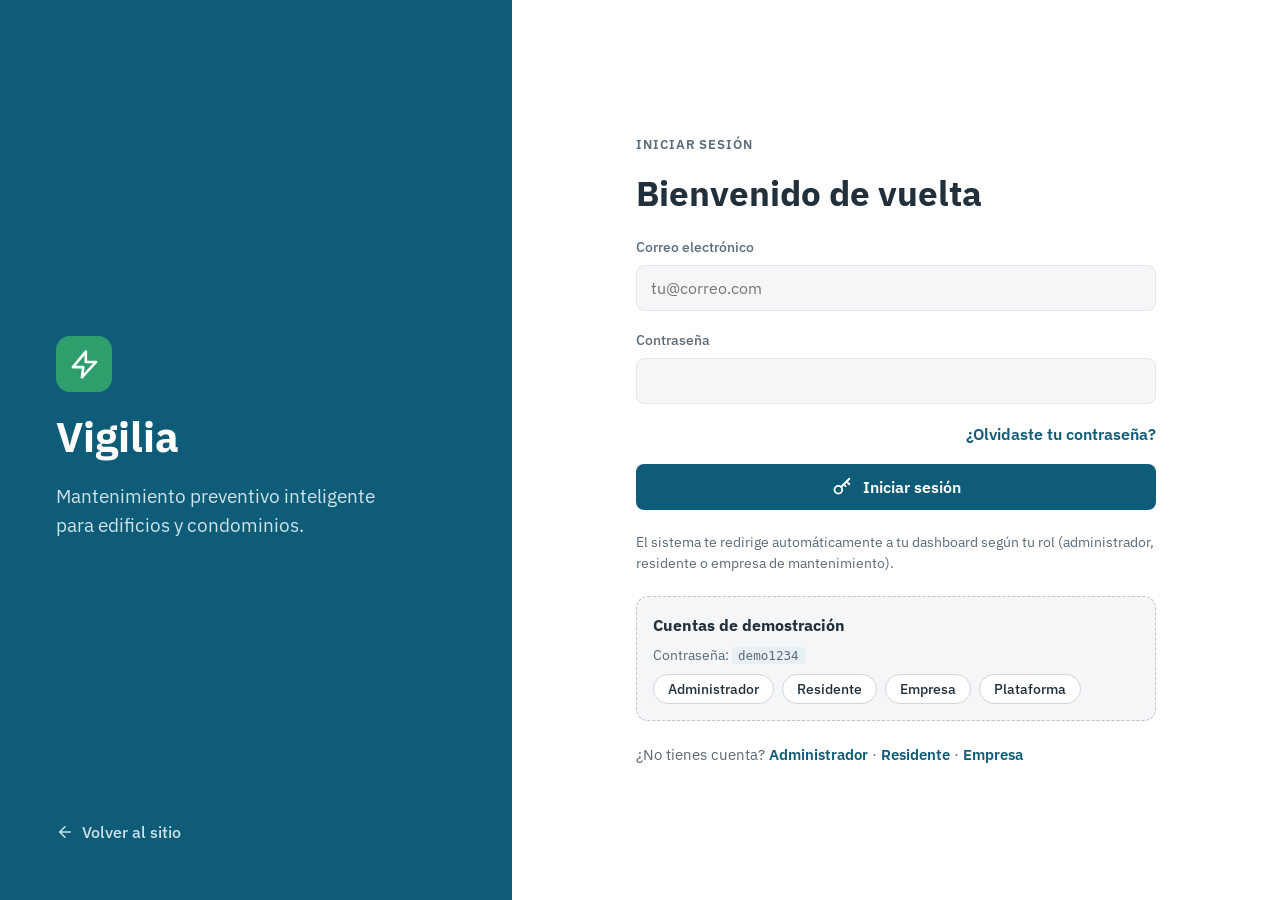
==== commit 1f21b162: "Add files via upload" ====
--- a/app/index.html
+++ b/app/index.html
@@ -2,32 +2,28 @@
 <html lang="es">
 <head>
 <meta charset="UTF-8">
-<meta name="viewport" content="width=device-width, initial-scale=1.0, viewport-fit=cover">
-<title>FleetCare — Aplicación</title>
-<meta name="description" content="Aplicación web de FleetCare: checklist de salida, kilometraje, fallas, alertas de mantenimiento y dashboard de salud de la flota.">
-<meta name="theme-color" content="#123E73">
-<link rel="icon" type="image/png" href="../img/favicon.png">
+<meta name="viewport" content="width=device-width, initial-scale=1.0">
+<title>Vigilia — App</title>
+<meta name="description" content="Aplicación de Vigilia: monitoreo, alertas y mantenimiento preventivo para edificios y condominios.">
+<meta name="theme-color" content="#0F5C78">
+<link rel="icon" href="data:image/svg+xml,%3Csvg xmlns='http://www.w3.org/2000/svg' viewBox='0 0 40 40'%3E%3Crect width='40' height='40' rx='9' fill='%230F5C78'/%3E%3Cpolygon points='22,7 11,22 19,22 17,33 29,17 21,17' fill='%23fff'/%3E%3C/svg%3E">
 <link rel="preconnect" href="https://fonts.googleapis.com">
 <link rel="preconnect" href="https://fonts.gstatic.com" crossorigin>
-<link href="https://fonts.googleapis.com/css2?family=Inter:wght@400;500;600;700;800&display=swap" rel="stylesheet">
+<link href="https://fonts.googleapis.com/css2?family=IBM+Plex+Sans:wght@400;500;600;700&display=swap" rel="stylesheet">
 <link rel="stylesheet" href="css/app.css">
-<link rel="stylesheet" href="css/wireframe.css">
 </head>
 <body>
-<div id="app"></div>
-<div id="toasts" aria-live="polite"></div>
-<div id="modal-root"></div>
-<noscript><p style="padding:24px;font-family:sans-serif">FleetCare necesita JavaScript para funcionar.</p></noscript>
+<div id="app" aria-live="polite"><div class="boot">Cargando Vigilia…</div></div>
+<noscript><p style="padding:24px;font-family:sans-serif">Vigilia necesita JavaScript para funcionar. Actívalo en tu navegador e inténtalo de nuevo.</p></noscript>
 
 <script src="js/core.js"></script>
-<script src="js/logic.js"></script>
-<script src="js/charts.js"></script>
-<script src="js/export.js"></script>
-<script src="js/app.js"></script>
+<script src="js/ui.js"></script>
+<script src="js/main.js"></script>
 <script src="js/views-auth.js"></script>
-<script src="js/views-fleet.js"></script>
+<script src="js/views-admin.js"></script>
 <script src="js/views-ops.js"></script>
-<script src="js/views-driver.js"></script>
-<script>FleetCare.boot();</script>
+<script src="js/views-company.js"></script>
+<script src="js/views-resident.js"></script>
+<script src="js/views-shared.js"></script>
 </body>
 </html>
--- a/app/css/app.css
+++ b/app/css/app.css
@@ -1,335 +1,422 @@
 :root {
-  --blue: #1E5AA8;
-  --blue-dark: #123E73;
-  --green: #3AA76D;
-  --orange: #E8963D;
-  --red: #D64545;
-  --text: #123E73;
-  --muted: #55606B;
-  --faint: #8B96A3;
-  --border: #E1E6EC;
-  --bg: #F5F7FA;
-  --blue-tint: #E7EEF7;
-  --green-tint: #E6F4EC;
-  --orange-tint: #FDF1E2;
-  --red-tint: #FBE9E9;
-  --on-dark: #C9D6E3;
-  --nav-text: #9FB4C9;
-  --gradient: linear-gradient(135deg, #1E5AA8 0%, #123E73 100%);
-  --shadow: 0 6px 18px rgba(18, 62, 115, 0.08);
-  --shadow-lg: 0 18px 48px rgba(18, 62, 115, 0.22);
-  --font: 'Inter', Arial, Helvetica, sans-serif;
-  --side-w: 264px;
-  --radius: 14px;
-  --warn-text: #B36A15; --warn-text-2: #C97A20; --warn-dark: #7A4A0E; --warn-line: #F3D5AE;
-  --ok-text: #23824F; --bad-text: #B93030; --bad-line: #E8B4B4;
-  --track: #EEF0F3; --soft: #F3F7FC; --soft-2: #F8FAFD; --dash: #C9D3DF; --glow: #DCE7F5; --bar: #9DB8DA; --stage: #E9EEF5;
+  --primary: #0F5C78; --primary-d: #0c4a61; --green: #2E9E6D; --dark: #22303C; --muted: #5C6B76;
+  --border: #E2E6EA; --bg: #F4F6F8; --tint: #E1EEF3; --tint2: #E7F0F3; --red: #E53935; --amber: #8A6100;
+  --font: 'IBM Plex Sans', Arial, Helvetica, sans-serif; --side: 264px; --radius: 12px;
+  --shadow: 0 8px 28px rgba(34, 48, 60, .16);
 }
 * { box-sizing: border-box; }
 html { -webkit-text-size-adjust: 100%; }
-body { margin: 0; font-family: var(--font); color: var(--text); background: var(--bg); line-height: 1.5; -webkit-font-smoothing: antialiased; }
+body { margin: 0; font-family: var(--font); color: var(--dark); background: var(--bg); line-height: 1.5; font-size: 16px; }
 body.modal-open { overflow: hidden; }
-h1, h2, h3, h4, p, dl, dd, dt, ul, ol, figure { margin: 0; padding: 0; }
-h1, h2, h3, h4 { line-height: 1.2; }
-ul, ol { list-style: none; }
-a { color: var(--blue); text-decoration: none; }
-a:hover { text-decoration: underline; }
-img, svg { display: block; max-width: 100%; }
-button { font-family: inherit; }
+h1, h2, h3, h4 { margin: 0; line-height: 1.2; }
+p { margin: 0; }
+a { color: inherit; text-decoration: none; }
+button, input, select, textarea { font-family: inherit; font-size: 1rem; color: inherit; }
+button { cursor: pointer; }
 [hidden] { display: none !important; }
-:focus-visible { outline: 3px solid rgba(30, 90, 168, 0.4); outline-offset: 2px; border-radius: 6px; }
-.ico { flex-shrink: 0; }
-.muted { color: var(--muted); font-size: 15px; }
-.txt-red { color: var(--red); } .txt-orange { color: var(--warn-text-2); } .txt-green { color: var(--green); }
-.lead-sm { color: var(--muted); font-size: 15px; margin-bottom: 16px; max-width: 720px; }
-.hint { color: var(--faint); font-size: 13px; } .hint.block { display: block; margin: 4px 0 14px; }
-
-/* ---------- Botones ---------- */
-.btn { display: inline-flex; align-items: center; justify-content: center; gap: 8px; padding: 11px 20px; border-radius: 8px; font-weight: 600; font-size: 15px; border: 1px solid transparent; cursor: pointer; transition: background .15s, border-color .15s, color .15s, transform .1s, filter .15s; white-space: nowrap; text-decoration: none !important; line-height: 1.2; }
+code { background: var(--tint2); padding: 1px 6px; border-radius: 4px; font-size: .9em; }
+.ic { flex: none; }
+.muted { color: var(--muted); }
+.small { font-size: .875rem; }
+.pad { padding: 16px; }
+.grow { flex: 1; }
+.center { text-align: center; margin-top: 16px; }
+.top-gap { margin-top: 20px; padding-top: 20px; border-top: 1px solid var(--border); }
+.boot { padding: 40px; text-align: center; color: var(--muted); }
+.link { color: var(--primary); font-weight: 600; background: none; border: 0; padding: 0; cursor: pointer; }
+.link:hover { text-decoration: underline; }
+:focus-visible { outline: 3px solid rgba(15, 92, 120, .35); outline-offset: 2px; border-radius: 6px; }
+
+/* ---------- botones ---------- */
+.btn { display: inline-flex; align-items: center; justify-content: center; gap: 10px; min-height: 46px; padding: 0 22px; border-radius: 8px; border: 1px solid transparent; font-weight: 600; white-space: nowrap; transition: background .15s, border-color .15s, transform .08s; text-align: center; }
 .btn:active { transform: scale(.98); }
-.btn:disabled, .icon-btn:disabled { opacity: .45; cursor: not-allowed; transform: none; }
-.btn-primary { background: var(--blue); color: #fff; } .btn-primary:hover:not(:disabled) { background: var(--blue-dark); }
-.btn-outline { background: #fff; border-color: var(--blue); color: var(--blue); } .btn-outline:hover:not(:disabled) { background: var(--blue-tint); }
-.btn-accent { background: var(--orange); color: var(--blue-dark); } .btn-accent:hover { filter: brightness(.94); }
-.btn-danger { background: var(--red); color: #fff; } .btn-danger:hover { filter: brightness(.92); }
-.btn-danger-outline { background: #fff; border-color: var(--bad-line); color: var(--red); } .btn-danger-outline:hover { background: var(--red-tint); }
-.btn-sm { padding: 7px 13px; font-size: 13.5px; }
+.btn:disabled { opacity: .5; cursor: not-allowed; }
+.btn-primary { background: var(--primary); color: #fff; }
+.btn-primary:hover { background: var(--primary-d); }
+.btn-outline { background: #fff; border-color: #cfd6db; color: var(--dark); }
+.btn-outline:hover { background: var(--bg); border-color: var(--primary); color: var(--primary); }
+.btn-danger { background: var(--red); color: #fff; }
+.btn-danger:hover { filter: brightness(.92); }
+.danger-o { color: var(--red); }
+.btn-ghost { background: transparent; color: var(--muted); }
+.btn-ghost:hover { color: var(--dark); }
+.btn-sm { min-height: 36px; padding: 0 14px; font-size: .9rem; }
 .btn-block { width: 100%; }
-.icon-btn { width: 40px; height: 40px; display: inline-flex; align-items: center; justify-content: center; border: 1px solid var(--border); background: #fff; color: var(--blue-dark); border-radius: 10px; cursor: pointer; position: relative; }
-.icon-btn:hover:not(:disabled) { background: var(--blue-tint); }
-.icon-btn.light { background: transparent; border-color: transparent; color: #fff; } .icon-btn.light:hover { background: rgba(255,255,255,.12); }
-.link-btn { background: none; border: 0; color: var(--blue); font-weight: 600; font-size: 13.5px; cursor: pointer; padding: 4px 0; } .link-btn:hover { text-decoration: underline; }
-
-/* ---------- Layout jefe de flota ---------- */
-.shell { display: flex; min-height: 100vh; }
-.sidebar { width: var(--side-w); flex-shrink: 0; background: var(--blue-dark); display: flex; flex-direction: column; padding: 26px 0 20px; position: sticky; top: 0; height: 100vh; z-index: 60; }
-.brand { display: flex; align-items: center; gap: 10px; padding: 0 24px 22px; margin-bottom: 12px; border-bottom: 1px solid rgba(255,255,255,.14); color: #fff; font-size: 22px; font-weight: 800; text-decoration: none !important; }
-.logo-mark { width: 34px; height: 34px; background: var(--blue); border-radius: 9px; display: inline-flex; align-items: center; justify-content: center; color: #fff; flex-shrink: 0; }
-.logo-mark.sm { width: 30px; height: 30px; border-radius: 8px; background: rgba(255,255,255,.16); }
-.side-nav { flex: 1; overflow-y: auto; display: flex; flex-direction: column; padding-bottom: 8px; }
-.side-nav a { display: flex; align-items: center; gap: 12px; padding: 11px 24px 11px 21px; color: var(--nav-text); font-weight: 500; font-size: 15.5px; border-left: 3px solid transparent; text-decoration: none !important; transition: background .15s, color .15s; }
-.side-nav a:hover { background: rgba(255,255,255,.05); color: #fff; }
-.side-nav a.active { background: rgba(255,255,255,.09); color: #fff; font-weight: 700; border-left-color: var(--orange); }
-.nav-label { flex: 1; }
-.nav-badge { background: var(--orange); color: var(--blue-dark); font-size: 11.5px; font-weight: 800; min-width: 20px; height: 20px; padding: 0 6px; border-radius: 10px; display: inline-flex; align-items: center; justify-content: center; }
-.side-user { padding: 16px 20px 0 24px; border-top: 1px solid rgba(255,255,255,.14); margin-top: 8px; display: flex; align-items: center; gap: 10px; }
-.side-user-txt { flex: 1; min-width: 0; display: flex; flex-direction: column; color: #fff; }
-.side-user-txt strong { font-size: 14.5px; } .side-user-txt small { color: var(--nav-text); font-size: 12.5px; white-space: nowrap; overflow: hidden; text-overflow: ellipsis; }
-.avatar { width: 36px; height: 36px; border-radius: 50%; background: var(--blue); color: #fff; display: inline-flex; align-items: center; justify-content: center; font-size: 13px; font-weight: 700; flex-shrink: 0; }
-.avatar.sm { width: 30px; height: 30px; font-size: 11px; }
-.avatar-btn { border: 2px solid #fff; box-shadow: 0 0 0 1px var(--border); cursor: pointer; width: 40px; height: 40px; }
-.scrim { display: none; }
-.main { flex: 1; min-width: 0; display: flex; flex-direction: column; }
-.topbar { height: 88px; flex-shrink: 0; background: #fff; border-bottom: 1px solid var(--border); display: flex; align-items: center; gap: 14px; padding: 0 40px; position: sticky; top: 0; z-index: 40; }
-.titleblock { flex: 1; min-width: 0; }
-.eyebrow { color: var(--blue); font-size: 12.5px; font-weight: 700; letter-spacing: .08em; text-transform: uppercase; }
-.topbar h1 { font-size: 26px; font-weight: 800; white-space: nowrap; overflow: hidden; text-overflow: ellipsis; }
-.hamb { display: none; }
-.top-actions { display: flex; align-items: center; gap: 12px; }
-.pop-wrap { position: relative; }
-.popover { position: absolute; right: 0; top: calc(100% + 10px); background: #fff; border: 1px solid var(--border); border-radius: 12px; box-shadow: var(--shadow-lg); width: 340px; max-width: calc(100vw - 24px); z-index: 80; overflow: hidden; }
-.popover.menu { width: 240px; }
-.menu-head { padding: 14px 16px; border-bottom: 1px solid var(--border); display: flex; flex-direction: column; } .menu-head small { color: var(--muted); }
-.menu a, .menu button { display: flex; align-items: center; gap: 10px; width: 100%; padding: 12px 16px; background: none; border: 0; text-align: left; color: var(--text); font-size: 14.5px; font-weight: 500; cursor: pointer; text-decoration: none !important; }
-.menu a:hover, .menu button:hover { background: var(--bg); }
-.bell-dot { position: absolute; top: -4px; right: -4px; background: var(--red); color: #fff; font-size: 10.5px; font-weight: 800; min-width: 18px; height: 18px; border-radius: 9px; display: inline-flex; align-items: center; justify-content: center; padding: 0 4px; border: 2px solid #fff; }
-.pop-head { display: flex; align-items: center; justify-content: space-between; padding: 12px 16px; border-bottom: 1px solid var(--border); }
-.pop-empty { padding: 24px 16px; color: var(--muted); text-align: center; font-size: 14px; }
-.notif-list { max-height: 380px; overflow-y: auto; }
-.notif-list li a { display: flex; gap: 12px; padding: 12px 16px; color: var(--text); text-decoration: none !important; border-bottom: 1px solid var(--bg); } .notif-list li a:hover { background: var(--bg); }
-.notif-list li.unread a { background: var(--soft); }
-.notif-list small, .notif-list em { display: block; font-size: 12.5px; color: var(--muted); font-style: normal; } .notif-list em { color: var(--faint); margin-top: 2px; }
-.n-ico { width: 32px; height: 32px; border-radius: 8px; display: inline-flex; align-items: center; justify-content: center; flex-shrink: 0; }
-.n-falla { background: var(--red-tint); color: var(--red); } .n-mantenimiento { background: var(--orange-tint); color: var(--warn-text-2); }
-.content { flex: 1; padding: 32px 40px 64px; max-width: 1360px; width: 100%; }
-.content > * + * { margin-top: 24px; }
-
-/* ---------- Componentes ---------- */
-.card { background: #fff; border: 1px solid var(--border); border-radius: var(--radius); padding: 24px; box-shadow: var(--shadow); min-width: 0; }
-.card > * + * { margin-top: 14px; }
-.card h3 { font-size: 19px; font-weight: 700; } .card-head { display: flex; align-items: center; justify-content: space-between; gap: 12px; }
-.form-card { max-width: 820px; }
-.grid { display: grid; gap: 20px; } .grid-2 { grid-template-columns: repeat(2, minmax(0, 1fr)); } .grid-3 { grid-template-columns: repeat(3, minmax(0, 1fr)); }
-.detail-grid { align-items: start; } .stack > * + * { margin-top: 20px; }
-.form-grid { display: grid; grid-template-columns: repeat(2, minmax(0, 1fr)); gap: 0 20px; }
-.form-actions { display: flex; justify-content: flex-end; gap: 12px; flex-wrap: wrap; padding-top: 6px; }
-.row-actions { display: flex; gap: 10px; flex-wrap: wrap; }
-.field { display: flex; flex-direction: column; gap: 6px; margin-bottom: 14px; min-width: 0; }
-.field label { font-size: 14px; font-weight: 600; color: var(--muted); }
-.field input, .field select, .field textarea { font-family: inherit; font-size: 16px; color: var(--text); background: #fff; border: 1px solid var(--border); border-radius: 8px; padding: 11px 14px; width: 100%; min-height: 46px; transition: border-color .15s, box-shadow .15s; }
-.field textarea { resize: vertical; min-height: 84px; }
-.field input:focus, .field select:focus, .field textarea:focus { outline: none; border-color: var(--blue); box-shadow: 0 0 0 3px rgba(30, 90, 168, .15); }
-.field input[readonly] { background: var(--bg); color: var(--muted); }
-.field.has-error input, .field.has-error select, .field.has-error textarea { border-color: var(--red); }
-.field-error { color: var(--red); font-size: 13px; min-height: 0; } .field-error:empty { display: none; }
-.form-alert { color: var(--red); font-size: 14px; font-weight: 600; margin: 4px 0 12px; } .form-alert:empty { display: none; } .form-alert.show { display: block; }
-.pw { position: relative; } .pw input { padding-right: 46px; }
-.pw-toggle { position: absolute; right: 4px; top: 50%; transform: translateY(-50%); width: 38px; height: 38px; border: 0; background: none; color: var(--muted); cursor: pointer; border-radius: 8px; display: inline-flex; align-items: center; justify-content: center; }
-.check-inline { display: inline-flex; align-items: center; gap: 8px; font-size: 14.5px; color: var(--muted); margin: 0 16px 14px 0; } .check-inline input { width: 18px; height: 18px; accent-color: var(--blue); }
-.inline-form { display: flex; gap: 14px; align-items: flex-end; flex-wrap: wrap; border-top: 1px solid var(--border); padding-top: 16px; } .inline-form .field { flex: 1; min-width: 200px; margin: 0; } .inline-form .check-inline, .inline-form .btn { margin-bottom: 8px; }
-
-.pill { display: inline-flex; align-items: center; gap: 6px; padding: 4px 11px; border-radius: 999px; font-size: 12.5px; font-weight: 700; white-space: nowrap; }
-.pill .dot { width: 8px; height: 8px; border-radius: 50%; background: currentColor; }
-.pill-bueno, .pill-f-resuelta { background: var(--green-tint); color: var(--ok-text); }
-.pill-alerta, .pill-p-media, .pill-f-en_proceso { background: var(--orange-tint); color: var(--warn-text); }
-.pill-critico, .pill-p-alta { background: var(--red-tint); color: var(--bad-text); }
-.pill-p-baja, .pill-gray { background: var(--blue-tint); color: var(--blue); }
-.pill-f-pendiente { background: var(--track); color: var(--muted); }
-.tag { display: inline-flex; padding: 3px 11px; border-radius: 999px; font-size: 12.5px; font-weight: 700; border: 0; }
-button.tag { cursor: pointer; } .tag-blue { background: var(--blue-tint); color: var(--blue); } .tag-gray { background: var(--track); color: var(--muted); } .tag-orange { background: var(--orange-tint); color: var(--warn-text); }
-.chips { display: flex; gap: 8px; flex-wrap: wrap; }
-.chip { border: 1px solid var(--border); background: #fff; color: var(--blue-dark); padding: 8px 16px; border-radius: 999px; font-size: 14px; font-weight: 600; cursor: pointer; transition: all .15s; display: inline-flex; gap: 8px; align-items: center; }
-.chip:hover { border-color: var(--blue); } .chip.on { background: var(--blue); color: #fff; border-color: var(--blue); }
-.chip-n { background: rgba(18,62,115,.08); border-radius: 999px; padding: 0 8px; font-size: 12px; } .chip.on .chip-n { background: rgba(255,255,255,.22); }
-.tabs { display: flex; gap: 4px; border-bottom: 1px solid var(--border); }
-.tabs a { padding: 11px 18px; color: var(--muted); font-weight: 600; font-size: 15px; border-bottom: 3px solid transparent; margin-bottom: -1px; text-decoration: none !important; } .tabs a.on { color: var(--blue); border-bottom-color: var(--blue); }
-.toolbar { display: flex; gap: 14px; align-items: flex-end; justify-content: space-between; flex-wrap: wrap; }
-.toolbar .field { margin: 0; min-width: 260px; }
-.search { display: flex; gap: 10px; flex: 1; max-width: 520px; position: relative; }
-.search input { flex: 1; min-width: 0; font: inherit; font-size: 16px; padding: 11px 14px 11px 42px; border: 1px solid var(--border); border-radius: 8px; background: #fff; color: var(--text); min-height: 46px; }
-.search input:focus { outline: none; border-color: var(--blue); box-shadow: 0 0 0 3px rgba(30,90,168,.15); }
-.search-ico { position: absolute; left: 13px; top: 13px; color: var(--faint); }
-.back { display: inline-flex; align-items: center; gap: 6px; font-weight: 600; font-size: 14.5px; }
-
-.table-wrap { background: #fff; border: 1px solid var(--border); border-radius: var(--radius); overflow-x: auto; box-shadow: var(--shadow); }
-.card .table-wrap { border: 0; box-shadow: none; border-radius: 0; }
-.table { width: 100%; border-collapse: collapse; font-size: 15px; }
-.table th { text-align: left; padding: 13px 18px; color: var(--muted); font-size: 13px; font-weight: 700; text-transform: uppercase; letter-spacing: .04em; background: var(--bg); border-bottom: 1px solid var(--border); white-space: nowrap; }
-.table td { padding: 14px 18px; border-bottom: 1px solid var(--border); vertical-align: middle; }
-.table tr:last-child td { border-bottom: 0; }
-.row-link { cursor: pointer; } .row-link:hover td { background: var(--soft-2); } .row-link:focus-visible { outline-offset: -3px; }
-.td-actions { text-align: right; white-space: nowrap; } .cell-user { display: inline-flex; align-items: center; gap: 10px; }
-.empty { background: #fff; border: 1px dashed var(--dash); border-radius: var(--radius); padding: 44px 24px; text-align: center; display: flex; flex-direction: column; align-items: center; gap: 8px; }
-.empty-ico { width: 52px; height: 52px; border-radius: 50%; background: var(--blue-tint); color: var(--blue); display: inline-flex; align-items: center; justify-content: center; }
-.empty h3 { font-size: 18px; } .empty p { color: var(--muted); max-width: 420px; margin-bottom: 8px; }
-.card .empty { border: 0; padding: 20px; }
-.banner { display: flex; align-items: center; gap: 14px; padding: 14px 18px; border-radius: 12px; font-size: 14.5px; }
-.banner > div { flex: 1; } .banner-info { background: var(--blue-tint); color: var(--blue-dark); } .banner-warn { background: var(--orange-tint); color: var(--warn-dark); }
-
-.dl > div { display: flex; justify-content: space-between; gap: 16px; padding: 10px 0; border-bottom: 1px solid var(--border); font-size: 15px; } .dl > div:last-child { border-bottom: 0; }
-.dl dt { color: var(--muted); } .dl dd { font-weight: 600; text-align: right; }
-.stats-row { display: grid; grid-template-columns: repeat(3, 1fr); gap: 12px; border-top: 1px solid var(--border); padding-top: 14px; }
-.stats-row dt { color: var(--muted); font-size: 13px; } .stats-row dd { font-size: 20px; font-weight: 800; margin-top: 2px; }
-.sub-h { font-size: 13.5px; text-transform: uppercase; letter-spacing: .06em; color: var(--muted); margin: 8px 0 10px; }
-.timeline li { padding: 11px 0 11px 18px; border-bottom: 1px solid var(--border); position: relative; display: flex; flex-direction: column; }
-.timeline li::before { content: ""; position: absolute; left: 0; top: 18px; width: 8px; height: 8px; border-radius: 50%; background: var(--blue); }
-.timeline li:last-child { border-bottom: 0; } .timeline span { color: var(--muted); font-size: 14px; } .timeline em { color: var(--faint); font-size: 12.5px; font-style: normal; }
-.mini-list li { border-bottom: 1px solid var(--border); } .mini-list li:last-child { border-bottom: 0; }
-.mini-list a { display: flex; flex-direction: column; gap: 3px; padding: 10px 0; color: var(--text); text-decoration: none !important; } .mini-list small { color: var(--muted); font-size: 13.5px; }
-.plain-list li { display: flex; align-items: center; justify-content: space-between; gap: 12px; padding: 11px 0; border-bottom: 1px solid var(--border); flex-wrap: wrap; } .plain-list li:last-child { border-bottom: 0; }
-.plain-list small { display: block; color: var(--muted); font-size: 13px; } .plain-list.tight li { padding: 8px 0; font-size: 15px; } .li-actions { display: flex; gap: 8px; }
-
-/* ---------- Dashboard ---------- */
-.unit-card { display: flex; flex-direction: column; gap: 10px; background: #fff; border: 1px solid var(--border); border-top: 4px solid var(--green); border-radius: var(--radius); padding: 18px 20px; box-shadow: var(--shadow); color: var(--text); text-decoration: none !important; transition: transform .15s, box-shadow .15s; }
-.unit-card:hover { transform: translateY(-2px); box-shadow: 0 12px 28px rgba(18,62,115,.14); }
-.unit-card.is-alerta { border-top-color: var(--orange); } .unit-card.is-critico { border-top-color: var(--red); }
-.unit-top { display: flex; align-items: center; justify-content: space-between; gap: 8px; } .unit-plate { font-size: 20px; font-weight: 800; }
-.unit-model { color: var(--muted); font-size: 14.5px; margin-top: -6px; }
-.mini-dl { display: flex; gap: 22px; flex-wrap: wrap; } .mini-dl dt { color: var(--faint); font-size: 12.5px; } .mini-dl dd { font-weight: 600; font-size: 14.5px; }
-.unit-cause { display: flex; gap: 6px; align-items: center; font-size: 13.5px; color: var(--ok-text); padding-top: 10px; border-top: 1px solid var(--border); } .unit-cause.has { color: var(--warn-text); }
-.dash-panels { align-items: stretch; }
-.fuel-card .big { font-size: 34px; font-weight: 800; color: var(--green); display: block; } .fuel-card .big small { font-size: 15px; color: var(--muted); font-weight: 600; }
-.spark { width: 100%; height: 56px; margin-top: 10px; }
-.state-hero { border-radius: 12px; padding: 18px 20px; display: flex; align-items: center; justify-content: space-between; background: var(--green-tint); color: var(--ok-text); } .state-hero span { font-weight: 600; } .state-hero strong { font-size: 24px; font-weight: 800; }
-.state-hero.is-alerta { background: var(--orange-tint); color: var(--warn-text); } .state-hero.is-critico { background: var(--red-tint); color: var(--bad-text); }
-.cause-list li { border-radius: 10px; margin-bottom: 8px; border: 1px solid var(--border); border-left: 4px solid var(--orange); } .cause-list li.is-critico { border-left-color: var(--red); }
-.cause-list a { display: flex; align-items: center; gap: 12px; padding: 12px 14px; color: var(--text); text-decoration: none !important; } .cause-list a > span:nth-child(2) { flex: 1; display: flex; flex-direction: column; } .cause-list small { color: var(--muted); font-size: 13.5px; }
-.cause-ico { width: 32px; height: 32px; border-radius: 8px; background: var(--orange-tint); color: var(--warn-text); display: inline-flex; align-items: center; justify-content: center; } .is-critico .cause-ico { background: var(--red-tint); color: var(--red); }
-.ok-line { display: flex; gap: 8px; align-items: center; color: var(--ok-text); }
-
-/* ---------- Listas especiales ---------- */
-.acc-head, .acc summary { display: grid; grid-template-columns: 1fr 1.4fr 1.4fr; gap: 12px; align-items: center; padding: 14px 20px; }
-.acc-head { color: var(--muted); font-size: 13px; font-weight: 700; text-transform: uppercase; letter-spacing: .04em; }
-.acc-list { background: #fff; border: 1px solid var(--border); border-radius: var(--radius); overflow: hidden; box-shadow: var(--shadow); }
-.acc { border-top: 1px solid var(--border); } .acc summary { cursor: pointer; list-style: none; } .acc summary::-webkit-details-marker { display: none; } .acc summary:hover { background: var(--soft-2); }
-.acc[open] summary { background: var(--soft); }
-.acc-body { padding: 4px 20px 16px; } .acc-body li { display: flex; align-items: center; gap: 12px; flex-wrap: wrap; padding: 8px 0; border-bottom: 1px dashed var(--border); } .acc-body li > span:first-child { flex: 1; min-width: 140px; } .acc-body em { flex-basis: 100%; color: var(--muted); font-size: 13.5px; }
-.item-list li { display: flex; align-items: center; gap: 12px; padding: 12px 0; border-bottom: 1px solid var(--border); } .item-name { flex: 1; font-weight: 600; }
-.inc-list { display: flex; flex-direction: column; gap: 12px; }
-.inc-card { display: flex; gap: 16px; align-items: center; justify-content: space-between; background: #fff; border: 1px solid var(--border); border-left: 5px solid var(--blue); border-radius: 12px; padding: 16px 20px; color: var(--text); box-shadow: var(--shadow); text-decoration: none !important; transition: transform .15s; } .inc-card:hover { transform: translateY(-1px); }
-.inc-card.prio-alta { border-left-color: var(--red); } .inc-card.prio-media { border-left-color: var(--orange); }
-.inc-main { display: flex; flex-direction: column; gap: 3px; min-width: 0; } .inc-main small { color: var(--muted); font-size: 14px; display: -webkit-box; -webkit-line-clamp: 2; -webkit-box-orient: vertical; overflow: hidden; } .inc-main em { color: var(--faint); font-size: 12.5px; font-style: normal; }
-.inc-side { display: flex; flex-direction: column; gap: 6px; align-items: flex-end; flex-shrink: 0; }
-.alert-list { display: flex; flex-direction: column; gap: 12px; }
-.alert-card { display: flex; gap: 20px; align-items: center; justify-content: space-between; background: #fff; border: 1px solid var(--border); border-left: 5px solid var(--blue); border-radius: 12px; padding: 16px 20px; box-shadow: var(--shadow); }
-.alert-card.lvl-alerta { border-left-color: var(--orange); } .alert-card.lvl-critico { border-left-color: var(--red); }
-.alert-main { flex: 1; display: flex; flex-direction: column; gap: 6px; min-width: 0; } .alert-main small { color: var(--muted); font-size: 13px; } .due { font-weight: 700; font-size: 14.5px; }
-.progress { height: 8px; background: var(--track); border-radius: 4px; overflow: hidden; max-width: 380px; } .progress i { display: block; height: 100%; background: var(--blue); border-radius: 4px; }
-.lvl-alerta .progress i { background: var(--orange); } .lvl-critico .progress i { background: var(--red); }
-.seg { display: inline-flex; border: 1px solid var(--border); border-radius: 10px; overflow: hidden; background: #fff; margin: 12px 0 8px; max-width: 100%; }
-.seg button { padding: 10px 18px; background: #fff; border: 0; border-right: 1px solid var(--border); font-weight: 600; font-size: 14.5px; color: var(--muted); cursor: pointer; } .seg button:last-child { border-right: 0; } .seg button:hover { background: var(--bg); }
-.seg button.on { background: var(--blue); color: #fff; }
-.photos { display: flex; gap: 10px; flex-wrap: wrap; } .photo { width: 96px; height: 96px; padding: 0; border: 1px solid var(--border); border-radius: 10px; overflow: hidden; cursor: zoom-in; background: var(--bg); } .photo img { width: 100%; height: 100%; object-fit: cover; }
-.comments { display: flex; flex-direction: column; gap: 10px; } .comments li { background: var(--bg); border-radius: 10px; padding: 12px 14px; } .comments li.sys { background: none; border: 1px dashed var(--border); } .comments li.sys p { color: var(--muted); font-size: 14px; }
-.comments small { color: var(--faint); font-size: 12.5px; } .comment-form { border-top: 1px solid var(--border); padding-top: 14px; } .comment-form .field { margin-bottom: 10px; }
-.lightbox { display: flex; flex-direction: column; align-items: center; gap: 14px; } .lightbox img { max-height: 70vh; border-radius: 10px; }
-.total-box { display: flex; align-items: center; justify-content: space-between; background: var(--blue-tint); border-radius: 12px; padding: 16px 18px; } .total-box strong { font-size: 24px; font-weight: 800; color: var(--blue-dark); } .total-box small { font-size: 14px; color: var(--muted); font-weight: 500; }
-.stepper { display: flex; align-items: center; gap: 18px; justify-content: center; padding: 8px 0; } .stepper output { font-size: 40px; font-weight: 800; min-width: 90px; text-align: center; }
-.check-grid { display: grid; grid-template-columns: repeat(auto-fill, minmax(150px, 1fr)); gap: 10px; margin-bottom: 10px; }
-.check-card { display: flex; align-items: center; gap: 10px; border: 1px solid var(--border); border-radius: 10px; padding: 12px; cursor: pointer; } .check-card:has(input:checked) { border-color: var(--blue); background: var(--soft); } .check-card input { width: 18px; height: 18px; accent-color: var(--blue); } .check-card span { display: flex; flex-direction: column; } .check-card small { color: var(--muted); font-size: 12.5px; }
-.demo-note { font-size: 12.5px; color: var(--faint); margin: 2px 0 12px; }
-.chart { width: 100%; height: auto; } .chart-empty { color: var(--muted); padding: 30px; text-align: center; }
-.bars { display: flex; flex-direction: column; gap: 14px; } .bar-head { display: flex; justify-content: space-between; font-size: 14.5px; margin-bottom: 5px; } .bar-head span { color: var(--muted); font-weight: 600; }
-.bar-track { height: 12px; background: var(--track); border-radius: 6px; overflow: hidden; } .bar-fill { height: 100%; background: var(--bar); border-radius: 6px; transition: width .4s; } .is-active .bar-fill { background: var(--green); } .bar-row small { color: var(--faint); font-size: 12.5px; }
-
-/* ---------- Modales y toasts ---------- */
-.modal-backdrop { position: fixed; inset: 0; background: rgba(18, 62, 115, .55); display: flex; align-items: center; justify-content: center; padding: 20px; z-index: 200; animation: fade .15s; overflow-y: auto; }
-.modal { background: #fff; border-radius: 16px; padding: 28px; width: 100%; max-width: 440px; box-shadow: var(--shadow-lg); animation: pop .18s; } .modal-wide { max-width: 820px; }
-.modal h3 { font-size: 21px; margin-bottom: 8px; } .modal-text { color: var(--muted); margin-bottom: 18px; }
-.modal-actions { display: flex; gap: 12px; justify-content: flex-end; flex-wrap: wrap; margin-top: 8px; }
-#toasts { position: fixed; top: 18px; right: 18px; z-index: 300; display: flex; flex-direction: column; gap: 10px; width: 360px; max-width: calc(100vw - 24px); pointer-events: none; }
-.toast { pointer-events: auto; display: flex; gap: 12px; align-items: flex-start; background: #fff; border: 1px solid var(--border); border-left: 4px solid var(--green); border-radius: 12px; padding: 12px 14px; box-shadow: var(--shadow-lg); animation: slide .25s; }
-.toast.out { opacity: 0; transform: translateX(20px); transition: all .2s; }
-.toast-warn { border-left-color: var(--orange); } .toast-error { border-left-color: var(--red); }
-.toast-ico { width: 26px; height: 26px; border-radius: 50%; background: var(--green-tint); color: var(--green); display: inline-flex; align-items: center; justify-content: center; flex-shrink: 0; margin-top: 1px; }
-.toast-warn .toast-ico { background: var(--orange-tint); color: var(--warn-text-2); } .toast-error .toast-ico { background: var(--red-tint); color: var(--red); }
-.toast strong { font-size: 14.5px; display: block; } .toast p { font-size: 13.5px; color: var(--muted); } .toast > div { flex: 1; min-width: 0; }
-.toast-x { background: none; border: 0; color: var(--faint); cursor: pointer; padding: 4px; }
-@keyframes fade { from { opacity: 0; } } @keyframes pop { from { opacity: 0; transform: translateY(8px) scale(.98); } } @keyframes slide { from { opacity: 0; transform: translateX(24px); } }
-
-/* ---------- Autenticación ---------- */
-.auth-wrap { min-height: 100vh; display: flex; flex-direction: column; align-items: center; justify-content: center; gap: 18px; padding: 32px 16px; background: radial-gradient(1000px 500px at 50% -10%, var(--glow), transparent), var(--bg); }
-.auth-card { width: 100%; max-width: 440px; background: #fff; border: 1px solid var(--border); border-radius: 18px; padding: 32px; box-shadow: var(--shadow-lg); }
-.auth-brand { display: inline-flex; align-items: center; gap: 10px; font-size: 22px; font-weight: 800; color: var(--blue-dark); margin-bottom: 20px; text-decoration: none !important; }
-.auth-card h2 { font-size: 28px; font-weight: 800; } .auth-sub { color: var(--muted); margin: 6px 0 22px; font-size: 15px; }
-.auth-links { display: flex; justify-content: space-between; flex-wrap: wrap; gap: 8px 16px; margin-top: 18px; font-size: 14.5px; font-weight: 500; }
-.auth-back { color: var(--muted); font-size: 14px; }
-.demo-box { width: 100%; max-width: 440px; background: var(--blue-tint); border-radius: 14px; padding: 16px 18px; font-size: 14px; color: var(--blue-dark); display: flex; flex-direction: column; gap: 8px; align-items: flex-start; }
-.demo-box p { color: var(--muted); } .demo-box code { background: #fff; padding: 1px 7px; border-radius: 5px; font-size: 13px; }
-.demo-btns { display: flex; gap: 8px; flex-wrap: wrap; }
-.sent { background: var(--green-tint); border-radius: 12px; padding: 16px; margin-top: 4px; display: flex; flex-direction: column; gap: 8px; } .sent > strong { color: var(--ok-text); }
-
-/* ---------- App del conductor ---------- */
-.phone-stage { min-height: 100vh; display: flex; align-items: center; justify-content: center; padding: 24px 16px; background: radial-gradient(900px 500px at 50% -10%, var(--glow), transparent), var(--stage); }
-.phone { width: 100%; max-width: 410px; height: min(860px, calc(100vh - 48px)); background: var(--bg); border-radius: 30px; box-shadow: var(--shadow-lg), 0 0 0 8px #fff; display: flex; flex-direction: column; overflow: hidden; position: relative; }
-.phone-head { background: var(--blue-dark); color: #fff; display: flex; align-items: center; gap: 12px; padding: 16px 14px 14px 18px; flex-shrink: 0; }
-.phone-head h1 { flex: 1; font-size: 19px; font-weight: 700; min-width: 0; white-space: nowrap; overflow: hidden; text-overflow: ellipsis; }
-.phone-head .popover { top: calc(100% + 6px); }
-.phone-body { flex: 1; overflow-y: auto; padding: 16px; display: flex; flex-direction: column; gap: 14px; -webkit-overflow-scrolling: touch; }
-.tabbar { display: flex; background: #fff; border-top: 1px solid var(--border); flex-shrink: 0; padding-bottom: env(safe-area-inset-bottom); }
-.tabbar a { flex: 1; display: flex; flex-direction: column; align-items: center; gap: 3px; padding: 9px 2px 8px; color: var(--faint); font-size: 11px; font-weight: 600; text-decoration: none !important; } .tabbar a.active { color: var(--blue); }
-.tabbar a.active svg { stroke-width: 2.6; }
-.hello { font-size: 18px; color: var(--muted); }
-.pcard { background: #fff; border: 1px solid var(--border); border-radius: 14px; padding: 16px; box-shadow: var(--shadow); } .pcard > * + * { margin-top: 12px; } .pcard h3 { font-size: 16.5px; }
-.veh-chip { display: flex; align-items: center; gap: 12px; padding: 12px 14px; margin-top: 0 !important; } .veh-chip > div { display: flex; flex-direction: column; } .veh-chip small { color: var(--muted); }
-.veh-ico { width: 40px; height: 40px; border-radius: 10px; background: var(--blue-tint); color: var(--blue); display: inline-flex; align-items: center; justify-content: center; }
-.reminder { background: var(--orange-tint); border: 1px solid var(--warn-line); border-radius: 14px; padding: 14px; display: flex; align-items: center; gap: 12px; flex-wrap: wrap; } .reminder > div { flex: 1; min-width: 150px; display: flex; flex-direction: column; } .reminder small { color: var(--warn-text); font-weight: 700; text-transform: uppercase; font-size: 11px; letter-spacing: .06em; }
-.reminder-ico { width: 34px; height: 34px; background: var(--orange); color: #fff; border-radius: 50%; display: inline-flex; align-items: center; justify-content: center; }
-.sum-list > div { display: flex; justify-content: space-between; align-items: center; gap: 10px; padding: 9px 0; border-bottom: 1px solid var(--border); font-size: 15px; } .sum-list > div:last-child { border-bottom: 0; } .sum-list dt { color: var(--muted); } .sum-list dd { display: flex; align-items: center; gap: 8px; flex-wrap: wrap; justify-content: flex-end; font-weight: 600; }
-.quick { display: grid; grid-template-columns: 1fr 1fr; gap: 10px; } .quick a { display: flex; flex-direction: column; align-items: center; gap: 8px; background: #fff; border: 1px solid var(--border); border-radius: 14px; padding: 16px 8px; color: var(--text); font-weight: 600; font-size: 14px; text-decoration: none !important; box-shadow: var(--shadow); } .quick a span { width: 44px; height: 44px; border-radius: 12px; background: var(--blue-tint); color: var(--blue); display: inline-flex; align-items: center; justify-content: center; }
-.ck-list { display: flex; flex-direction: column; margin: 0 !important; } .ck-item { border-bottom: 1px solid var(--border); padding: 12px 0; } .ck-item:last-child { border-bottom: 0; }
-.ck-row { display: flex; align-items: center; gap: 12px; } .ck-name { flex: 1; font-weight: 600; font-size: 15.5px; } .ck-name small { color: var(--faint); font-weight: 500; }
-.radio { display: inline-flex; align-items: center; gap: 6px; font-size: 13.5px; color: var(--muted); cursor: pointer; min-height: 32px; } .radio input { width: 18px; height: 18px; accent-color: var(--blue); margin: 0; } .radio-bad input { accent-color: var(--red); }
-.ck-item.is-bad .ck-name { color: var(--bad-text); }
-.ck-fail { background: var(--bg); border: 1px solid var(--border); border-radius: 10px; padding: 12px; margin-top: 10px; } .ck-fail .field { margin-bottom: 10px; }
-.photo-row { display: flex; align-items: center; gap: 12px; }
-.pv, .thumb { position: relative; display: inline-block; } .pv img { width: 48px; height: 48px; object-fit: cover; border-radius: 8px; border: 1px solid var(--border); }
-.pv-x { position: absolute; top: -7px; right: -7px; width: 22px; height: 22px; border-radius: 50%; border: 2px solid #fff; background: var(--red); color: #fff; font-size: 14px; line-height: 1; cursor: pointer; padding: 0; display: inline-flex; align-items: center; justify-content: center; }
-.ck-item .field-error { padding-top: 4px; display: block; }
-.ck-summary li { display: flex; justify-content: space-between; padding: 8px 0; border-bottom: 1px solid var(--border); font-size: 15px; } .ck-summary li:last-child { border-bottom: 0; }
-.done-card { text-align: center; display: flex; flex-direction: column; align-items: center; gap: 8px; } .done-card p { color: var(--muted); font-size: 14.5px; }
-.done-ico { width: 54px; height: 54px; border-radius: 50%; background: var(--green-tint); color: var(--green); display: inline-flex; align-items: center; justify-content: center; }
-.last-km { background: var(--blue-tint); border-radius: 12px; padding: 14px 16px; display: flex; flex-direction: column; } .last-km small { color: var(--muted); } .last-km strong { font-size: 26px; font-weight: 800; }
-.fault-list li { border-bottom: 1px solid var(--border); } .fault-list li:last-child { border-bottom: 0; } .fault-list a { display: flex; align-items: center; justify-content: space-between; gap: 10px; padding: 12px 0; color: var(--text); text-decoration: none !important; } .fault-list small { display: block; color: var(--muted); font-size: 12.5px; }
-.fault-head { display: flex; align-items: flex-start; justify-content: space-between; gap: 10px; } .fault-desc { font-size: 15px; }
-.dropzone { width: 100%; background: var(--bg); border: 2px dashed var(--dash); border-radius: 12px; padding: 24px; color: var(--muted); display: flex; flex-direction: column; align-items: center; gap: 6px; cursor: pointer; font: inherit; font-size: 14px; font-weight: 600; margin-bottom: 14px; } .dropzone:hover { border-color: var(--blue); color: var(--blue); }
-.photo-count { font-size: 14px; font-weight: 600; color: var(--muted); margin-bottom: 8px; } .thumbs { display: flex; gap: 10px; flex-wrap: wrap; margin-bottom: 12px; } .thumb img { width: 72px; height: 72px; object-fit: cover; border-radius: 10px; border: 1px solid var(--border); }
-#photo-box { margin-bottom: 4px; }
-.phone .toast { pointer-events: auto; }
-
-/* ---------- Responsive ---------- */
-@media (max-width: 1180px) { .grid-3 { grid-template-columns: repeat(2, minmax(0, 1fr)); } .content { padding: 28px 28px 56px; } .topbar { padding: 0 28px; } }
-@media (max-width: 1000px) {
-  .sidebar { position: fixed; left: 0; top: 0; bottom: 0; transform: translateX(-100%); transition: transform .22s ease; box-shadow: var(--shadow-lg); }
-  .shell.nav-open .sidebar { transform: none; }
-  .shell.nav-open .scrim { display: block; position: fixed; inset: 0; background: rgba(18, 62, 115, .5); z-index: 55; }
-  .hamb { display: inline-flex; }
-  .grid-2 { grid-template-columns: minmax(0, 1fr); }
+.btn-row { display: flex; flex-wrap: wrap; gap: 12px; margin-top: 16px; align-items: center; }
+.icon-btn { display: inline-flex; align-items: center; justify-content: center; width: 42px; height: 42px; background: none; border: 0; border-radius: 10px; color: var(--dark); position: relative; }
+.icon-btn:hover { background: var(--tint); }
+.icon-btn.sm { width: 34px; height: 34px; }
+
+/* ---------- formularios ---------- */
+.stack { display: flex; flex-direction: column; gap: 18px; }
+.field { display: flex; flex-direction: column; gap: 7px; min-width: 0; }
+.field.fit { min-width: 200px; }
+.field label, .field > label { font-size: .9rem; color: var(--muted); font-weight: 500; }
+.field input, .field textarea, .field select, .ms-btn, .range-row input, .filters select, .select-wrap.inline select {
+  width: 100%; min-height: 46px; padding: 10px 14px; background: var(--bg); border: 1px solid var(--border); border-radius: 8px; color: var(--dark); transition: border-color .15s, background .15s;
+}
+.field textarea { resize: vertical; line-height: 1.45; }
+.field input:focus, .field textarea:focus, .field select:focus, .range-row input:focus { outline: none; border-color: var(--primary); background: #fff; box-shadow: 0 0 0 3px rgba(15, 92, 120, .12); }
+.field.bad input, .field.bad textarea, .field.bad select, .field.bad .ms-btn { border-color: var(--red); background: #FFF8F8; }
+.err { color: var(--red); font-size: .85rem; min-height: 0; display: block; }
+.err:empty { display: none; }
+.form-err { padding: 10px 14px; background: #FDEBEA; border-radius: 8px; }
+.hint { color: var(--muted); font-size: .82rem; }
+.select-wrap { position: relative; }
+.select-wrap select { appearance: none; -webkit-appearance: none; padding-right: 40px; cursor: pointer; }
+.select-wrap > .ic { position: absolute; right: 12px; top: 50%; transform: translateY(-50%); pointer-events: none; color: var(--muted); }
+.select-wrap.inline { display: inline-block; min-width: 180px; }
+.select-wrap.inline select { background: #fff; font-weight: 600; }
+.two { display: grid; grid-template-columns: 1fr 1fr; gap: 16px; }
+.form-card { max-width: 720px; }
+.search { position: relative; }
+.search > span { position: absolute; left: 12px; top: 50%; transform: translateY(-50%); color: var(--muted); display: flex; }
+.search input { padding-left: 40px; }
+.filters { display: flex; flex-wrap: wrap; gap: 14px; align-items: flex-end; margin-bottom: 14px; }
+.btn-field { justify-content: flex-end; }
+.range-row { display: flex; align-items: center; gap: 8px; }
+.range-row input { width: 110px; }
+.range-row output { font-weight: 600; min-width: 34px; }
+.sim-form { display: grid; grid-template-columns: 1.2fr 1fr auto; gap: 14px; align-items: end; margin: 14px 0 8px; }
+.presets { display: flex; flex-wrap: wrap; gap: 8px; align-items: center; margin-top: 6px; }
+.chip-btn { background: #fff; border: 1px solid #cfd6db; border-radius: 999px; padding: 5px 14px; font-size: .88rem; font-weight: 500; }
+.chip-btn:hover { border-color: var(--primary); color: var(--primary); background: var(--tint2); }
+.sim-res { margin-top: 12px; padding: 10px 14px; border-radius: 8px; font-size: .95rem; }
+.sim-res:empty { display: none; }
+.sim-res.ok { background: #E6F4EC; color: #1f7a52; }
+.sim-res.warn { background: #FFF4D6; color: var(--amber); }
+.sim-res.bad { background: #FDEBEA; color: #b02a27; }
+.switch-row { display: flex; align-items: center; justify-content: space-between; gap: 16px; padding: 4px 0; }
+.switch-row span { display: flex; flex-direction: column; gap: 2px; }
+.switch-row small { font-size: .85rem; }
+.switch { appearance: none; -webkit-appearance: none; flex: none; width: 46px; height: 26px; border-radius: 999px; background: #cfd6db; position: relative; cursor: pointer; transition: background .2s; }
+.switch::after { content: ""; position: absolute; top: 3px; left: 3px; width: 20px; height: 20px; border-radius: 50%; background: #fff; transition: transform .2s; box-shadow: 0 1px 3px rgba(0, 0, 0, .3); }
+.switch:checked { background: var(--green); }
+.switch:checked::after { transform: translateX(20px); }
+.switch-l { display: flex; align-items: center; gap: 8px; font-size: .9rem; color: var(--muted); cursor: pointer; }
+.ms-btn { display: flex; align-items: center; justify-content: space-between; text-align: left; cursor: pointer; }
+.ms-panel { border: 1px solid var(--border); border-radius: 8px; background: #fff; box-shadow: var(--shadow); max-height: 220px; overflow: auto; padding: 6px; }
+.ms-opt { display: flex; align-items: center; gap: 10px; padding: 9px 10px; border-radius: 6px; cursor: pointer; }
+.ms-opt:hover { background: var(--bg); }
+.ms-opt input { width: 18px; height: 18px; accent-color: var(--primary); }
+.photo-drop { display: flex; flex-direction: column; align-items: center; gap: 6px; padding: 22px; border: 2px dashed #b9c4cb; border-radius: 12px; color: var(--muted); cursor: pointer; text-align: center; background: var(--bg); }
+.photo-drop:hover { border-color: var(--primary); color: var(--primary); }
+.photo-prev { position: relative; margin-top: 10px; }
+.photo-prev img, .inc-photo { width: 100%; max-height: 260px; object-fit: cover; border-radius: 10px; border: 1px solid var(--border); display: block; }
+.photo-prev .icon-btn { position: absolute; top: 8px; right: 8px; background: #fff; box-shadow: var(--shadow); }
+.inc-photo { margin: 10px 0; }
+.star-input { display: flex; gap: 6px; }
+.star-input button { background: none; border: 0; padding: 2px; border-radius: 8px; }
+.stars-static { display: inline-flex; gap: 2px; vertical-align: middle; }
+
+/* ---------- tarjetas y contenido ---------- */
+.card { background: #fff; border: 1px solid var(--border); border-radius: var(--radius); padding: 24px; margin-bottom: 24px; }
+.card-head { display: flex; align-items: center; justify-content: space-between; gap: 12px; flex-wrap: wrap; margin-bottom: 14px; }
+.card-head h3 { font-size: 1.15rem; }
+.grid-3 { display: grid; grid-template-columns: repeat(3, 1fr); gap: 24px; margin-bottom: 24px; }
+.grid-3 > .card { margin-bottom: 0; }
+.grid-4 { display: grid; grid-template-columns: repeat(4, 1fr); gap: 16px; }
+.grid-3.mini { gap: 16px; margin-bottom: 14px; }
+.stat { display: flex; flex-direction: column; align-items: center; gap: 6px; text-align: center; padding: 22px; }
+.stat h2 { font-size: 2rem; }
+.stat p { color: var(--muted); }
+.stat.flat { background: var(--bg); border: 0; }
+.stat-ic { display: inline-flex; width: 48px; height: 48px; border-radius: 50%; background: var(--tint2); color: var(--primary); align-items: center; justify-content: center; }
+.stat[data-go] { cursor: pointer; transition: box-shadow .15s, border-color .15s; }
+.stat[data-go]:hover { border-color: var(--primary); box-shadow: 0 4px 14px rgba(15, 92, 120, .12); }
+.page-head { display: flex; align-items: flex-end; justify-content: space-between; gap: 16px; flex-wrap: wrap; margin-bottom: 28px; }
+.page-head h1 { font-size: clamp(1.6rem, 3vw, 2.25rem); font-weight: 700; }
+.page-head .sub { color: var(--muted); margin-top: 6px; }
+.head-actions { display: flex; gap: 10px; flex-wrap: wrap; align-items: center; }
+.eyebrow { color: var(--muted); font-size: .82rem; letter-spacing: .07em; text-transform: uppercase; font-weight: 600; margin-bottom: 8px; }
+.back { display: inline-flex; align-items: center; gap: 6px; color: var(--muted); font-weight: 500; margin-bottom: 14px; }
+.back:hover { color: var(--primary); }
+.big { font-size: 2.6rem; color: var(--primary); margin: 4px 0; }
+.info h3 { font-size: 1.5rem; margin: 4px 0; }
+.info .code { display: flex; align-items: center; gap: 8px; letter-spacing: .06em; }
+.info .link { display: inline-block; margin-top: 8px; }
+.info small { display: block; }
+.tags { display: flex; flex-wrap: wrap; gap: 8px; margin: 8px 0; }
+.tag { background: var(--tint2); color: var(--primary); border-radius: 999px; padding: 4px 12px; font-size: .88rem; font-weight: 600; }
+.pill { display: inline-block; background: var(--tint); color: var(--primary); border-radius: 999px; padding: 3px 12px; font-size: .82rem; font-weight: 700; margin-bottom: 10px; }
+.chip { display: inline-flex; align-items: center; gap: 6px; padding: 4px 12px; border-radius: 999px; font-size: .85rem; font-weight: 600; white-space: nowrap; }
+.sev { display: inline-flex; align-items: center; gap: 7px; font-weight: 600; white-space: nowrap; }
+.sev i { width: 10px; height: 10px; border-radius: 50%; display: inline-block; }
+.alert-line { display: flex; align-items: center; gap: 14px; flex-wrap: wrap; margin-bottom: 10px; }
+.alert-line h2 { font-size: 1.6rem; }
+.detail-grid { display: grid; grid-template-columns: repeat(auto-fit, minmax(190px, 1fr)); gap: 18px; margin-bottom: 8px; }
+.detail-grid h3 { font-size: 1.1rem; margin-top: 2px; }
+.list-row { display: flex; align-items: center; justify-content: space-between; gap: 12px; padding: 14px 0; border-bottom: 1px solid var(--border); flex-wrap: wrap; }
+.list-row:last-child { border-bottom: 0; }
+.link-row:hover { background: var(--bg); }
+.proposal { display: flex; align-items: center; justify-content: space-between; gap: 16px; flex-wrap: wrap; padding: 16px 0; border-bottom: 1px solid var(--border); }
+.proposal:last-child { border-bottom: 0; }
+.proposal .btn-row { margin: 0; }
+.cards-b { margin-bottom: 0; }
+.bcard { display: flex; flex-direction: column; gap: 8px; margin-bottom: 0; transition: box-shadow .15s, border-color .15s; }
+.bcard:hover { border-color: var(--primary); box-shadow: 0 6px 20px rgba(15, 92, 120, .12); }
+.bcard h3 { font-size: 1.3rem; }
+.bc-top { display: flex; justify-content: space-between; align-items: center; }
+.bc-meta { display: flex; gap: 14px; flex-wrap: wrap; color: var(--muted); font-size: .9rem; margin-top: 4px; }
+.bc-meta b { color: var(--dark); }
+.savings-card { display: grid; grid-template-columns: 1fr 1fr; gap: 24px; align-items: center; }
+.sv-row { display: flex; justify-content: space-between; padding: 10px 0; border-bottom: 1px solid var(--border); }
+.sv-row b { color: var(--green); }
+.danger-zone { border-color: #f3c6c4; background: #FFFAFA; }
+.danger-zone h3 { color: var(--red); margin-bottom: 8px; }
+.danger-zone p { margin-bottom: 14px; }
+.empty { display: flex; flex-direction: column; align-items: center; text-align: center; gap: 8px; padding: 40px 16px; color: var(--muted); }
+.empty .ic { color: #9AA7B0; }
+.empty h3 { color: var(--dark); }
+.empty .btn { margin-top: 10px; }
+.notice { display: flex; gap: 12px; padding: 14px 16px; border-radius: 10px; margin: 12px 0; align-items: flex-start; }
+.notice p { color: inherit; opacity: .9; font-size: .93rem; }
+.notice.ok { background: #E6F4EC; color: #1f7a52; }
+.notice.warn { background: #FFF4D6; color: var(--amber); }
+.notice.bad { background: #FDEBEA; color: #b02a27; }
+.notice.info { background: var(--tint); color: var(--primary); }
+a.notice:hover { filter: brightness(.97); }
+.mail-sim, .mail-prev { margin-top: 16px; padding: 18px; border: 1px dashed #b9c4cb; border-radius: 10px; background: var(--bg); display: flex; flex-direction: column; gap: 8px; align-items: flex-start; }
+.mail-prev { align-items: stretch; margin-top: 0; }
+.mail-prev h2 { font-size: 1.6rem; color: var(--primary); }
+.mail-prev .grid-3 > div { text-align: center; }
+.mail-prev h4 { font-size: 1.1rem; }
+
+/* ---------- tablas ---------- */
+.table-wrap { overflow-x: auto; }
+table { width: 100%; border-collapse: collapse; }
+th { text-align: left; color: var(--muted); font-weight: 600; font-size: .9rem; padding: 12px 14px; border-bottom: 1px solid var(--border); white-space: nowrap; }
+td { padding: 14px; border-bottom: 1px solid var(--border); vertical-align: middle; }
+tbody tr:last-child td { border-bottom: 0; }
+tr[data-href] { cursor: pointer; }
+tr[data-href]:hover td { background: #F8FAFB; }
+tr[data-href]:focus-visible { outline-offset: -2px; }
+.pager { display: flex; align-items: center; justify-content: space-between; gap: 12px; margin-top: 14px; flex-wrap: wrap; }
+
+/* ---------- pestañas / segmentos ---------- */
+.tabs { display: flex; gap: 6px; overflow-x: auto; border-bottom: 1px solid var(--border); margin-bottom: 24px; scrollbar-width: none; }
+.tabs::-webkit-scrollbar { display: none; }
+.tabs a { padding: 12px 16px; color: var(--muted); font-weight: 600; border-bottom: 3px solid transparent; white-space: nowrap; margin-bottom: -1px; }
+.tabs a:hover { color: var(--primary); }
+.tabs a.on { color: var(--primary); border-color: var(--primary); }
+.seg { display: inline-flex; background: var(--bg); border-radius: 10px; padding: 4px; gap: 2px; }
+.seg button { background: none; border: 0; padding: 8px 16px; border-radius: 8px; font-weight: 600; color: var(--muted); }
+.seg button.on { background: #fff; color: var(--primary); box-shadow: 0 1px 4px rgba(0, 0, 0, .1); }
+
+/* ---------- gráfico ---------- */
+.chart-box { background: var(--tint2); border-radius: 12px; padding: 14px; min-height: 220px; }
+.linechart { width: 100%; height: auto; display: block; }
+.linechart .grid { stroke: #cfe0e6; stroke-width: 1; }
+.linechart .axis { fill: #5C6B76; font-size: 11px; font-family: var(--font); }
+.linechart .band { fill: rgba(46, 158, 109, .12); }
+.linechart .band-l { fill: #2E9E6D; font-size: 11px; font-weight: 600; }
+.linechart .ln { fill: none; stroke: var(--primary); stroke-width: 2.5; stroke-linejoin: round; }
+.linechart .area { fill: rgba(15, 92, 120, .1); }
+.linechart .dot { fill: var(--primary); stroke: #fff; stroke-width: 2; }
+.chart-empty { padding: 60px 16px; text-align: center; color: var(--muted); }
+.live-note { display: flex; align-items: center; gap: 8px; margin-top: 10px; }
+.live-dot { width: 9px; height: 9px; background: var(--green); border-radius: 50%; animation: pulse 1.6s infinite; }
+@keyframes pulse { 0% { box-shadow: 0 0 0 0 rgba(46, 158, 109, .6); } 70% { box-shadow: 0 0 0 9px rgba(46, 158, 109, 0); } 100% { box-shadow: 0 0 0 0 rgba(46, 158, 109, 0); } }
+
+/* ---------- onboarding / tour ---------- */
+.onboard { display: grid; grid-template-columns: 1.4fr 1fr; gap: 28px; background: linear-gradient(135deg, #fff 55%, var(--tint2)); border-color: #bcd6df; }
+.onb-main h2 { font-size: 1.5rem; margin-bottom: 8px; }
+.onb-main h3 { font-size: 1.1rem; color: var(--primary); margin-bottom: 4px; }
+.onb-actions { display: flex; gap: 10px; flex-wrap: wrap; margin-top: 18px; }
+.onb-steps { list-style: none; margin: 0; padding: 0; display: flex; flex-direction: column; gap: 10px; align-self: center; }
+.onb-steps li { display: flex; align-items: center; gap: 12px; padding: 12px 14px; background: #fff; border: 1px solid var(--border); border-radius: 10px; color: var(--muted); font-weight: 500; }
+.onb-steps li span { flex: none; width: 28px; height: 28px; border-radius: 50%; background: var(--bg); display: inline-flex; align-items: center; justify-content: center; font-weight: 700; font-size: .85rem; }
+.onb-steps li.now { border-color: var(--primary); color: var(--dark); }
+.onb-steps li.now span { background: var(--primary); color: #fff; }
+.onb-steps li.done { color: var(--dark); }
+.onb-steps li.done span { background: var(--green); color: #fff; }
+.tour h3 { font-size: 1.4rem; margin: 6px 0; }
+.tour-dots { display: flex; gap: 6px; margin-bottom: 14px; }
+.tour-dots i { flex: 1; height: 5px; border-radius: 3px; background: var(--border); }
+.tour-dots i.on { background: var(--primary); }
+.tour-dots i.done { background: var(--green); }
+
+/* ---------- línea de tiempo ---------- */
+.timeline { list-style: none; padding: 0; margin: 20px 0; display: flex; flex-direction: column; gap: 0; }
+.timeline li { display: flex; gap: 14px; padding-bottom: 20px; position: relative; color: var(--muted); }
+.timeline li::before { content: ""; position: absolute; left: 11px; top: 26px; bottom: 0; width: 2px; background: var(--border); }
+.timeline li:last-child::before { display: none; }
+.timeline li i { flex: none; width: 24px; height: 24px; border-radius: 50%; border: 2px solid var(--border); background: #fff; display: inline-flex; align-items: center; justify-content: center; color: #fff; }
+.timeline li.done i { background: var(--green); border-color: var(--green); }
+.timeline li.done::before { background: var(--green); }
+.timeline li.done { color: var(--dark); }
+.timeline b { display: block; }
+.timeline span { font-size: .85rem; color: var(--muted); }
+
+/* ---------- reporte imprimible ---------- */
+.report-sheet { border: 1px solid var(--border); border-radius: 10px; padding: 28px; background: #fff; display: flex; flex-direction: column; gap: 16px; }
+.rs-head { display: flex; justify-content: space-between; gap: 16px; flex-wrap: wrap; border-bottom: 2px solid var(--primary); padding-bottom: 14px; align-items: flex-start; }
+.rs-head > div:first-child { display: flex; align-items: center; gap: 10px; font-size: 1.3rem; }
+.rs-meta { display: flex; flex-direction: column; text-align: right; gap: 2px; }
+.rs-meta span { color: var(--muted); font-size: .9rem; }
+.rs-kpis > div { background: var(--bg); border-radius: 10px; padding: 14px; text-align: center; }
+.rs-kpis h2 { color: var(--primary); font-size: 1.6rem; }
+.rs-kpis p { color: var(--muted); font-size: .88rem; }
+.report-sheet h4 { font-size: 1.05rem; margin-top: 6px; }
+.rs-foot { border-top: 1px solid var(--border); padding-top: 12px; }
+
+/* ---------- chips de estado, toasts, modal ---------- */
+#toasts { position: fixed; top: 16px; right: 16px; z-index: 300; display: flex; flex-direction: column; gap: 10px; align-items: flex-end; max-width: calc(100vw - 32px); pointer-events: none; }
+.toast { pointer-events: auto; display: flex; align-items: center; gap: 10px; background: var(--dark); color: #fff; padding: 12px 16px; border-radius: 10px; box-shadow: var(--shadow); max-width: 420px; animation: slidein .25s ease; }
+.toast.ok .ic { color: #6fe0ae; } .toast.err { background: #b02a27; } .toast.info .ic { color: #9fd3e6; }
+.toast.out { opacity: 0; transform: translateX(20px); transition: all .3s; }
+@keyframes slidein { from { opacity: 0; transform: translateX(24px); } to { opacity: 1; transform: none; } }
+.toast.push { flex-direction: column; align-items: stretch; gap: 4px; background: #fff; color: var(--dark); border: 1px solid var(--border); width: 360px; position: relative; overflow: hidden; cursor: pointer; padding-left: 20px; }
+.push-top { display: flex; align-items: center; gap: 8px; color: var(--muted); font-size: .82rem; }
+.push-top span { flex: 1; }
+.push-x { background: none; border: 0; color: var(--muted); padding: 2px; display: flex; }
+.toast.push p { color: var(--muted); font-size: .92rem; }
+.push-bar { position: absolute; left: 0; top: 0; bottom: 0; width: 6px; }
+.modal-wrap { position: fixed; inset: 0; z-index: 200; background: rgba(20, 30, 38, .55); display: flex; align-items: center; justify-content: center; padding: 16px; animation: fade .15s; }
+@keyframes fade { from { opacity: 0; } }
+.modal { background: #fff; border-radius: 16px; width: 100%; max-width: 520px; max-height: calc(100vh - 32px); overflow: auto; box-shadow: var(--shadow); }
+.modal-head { display: flex; align-items: center; justify-content: space-between; padding: 18px 22px 0; }
+.modal-head h3 { font-size: 1.25rem; }
+.modal-body { padding: 16px 22px 22px; display: flex; flex-direction: column; gap: 12px; }
+.modal-actions { display: flex; justify-content: flex-end; gap: 10px; flex-wrap: wrap; margin-top: 6px; }
+
+/* ---------- campana ---------- */
+.bell { position: relative; }
+.badge-n { position: absolute; top: 3px; right: 3px; min-width: 18px; height: 18px; border-radius: 9px; background: var(--red); color: #fff; font-size: .7rem; font-style: normal; font-weight: 700; display: flex; align-items: center; justify-content: center; padding: 0 4px; border: 2px solid #fff; }
+.bell-panel { position: absolute; right: 0; top: 48px; width: 360px; max-width: calc(100vw - 24px); background: #fff; border: 1px solid var(--border); border-radius: 12px; box-shadow: var(--shadow); z-index: 150; max-height: 70vh; overflow: auto; }
+.bp-head { display: flex; justify-content: space-between; align-items: center; padding: 14px 16px; border-bottom: 1px solid var(--border); position: sticky; top: 0; background: #fff; }
+.bp-head .link { font-size: .85rem; }
+.bp-item { display: flex; gap: 12px; padding: 14px 16px; border-bottom: 1px solid var(--border); }
+.bp-item:hover { background: var(--bg); }
+.bp-item.unread { background: #F3F9FB; }
+.bp-item > i { flex: none; width: 10px; height: 10px; border-radius: 50%; margin-top: 6px; }
+.bp-item > i.neutral { background: var(--primary); }
+.bp-item b { display: block; font-size: .95rem; }
+.bp-item span { display: block; color: var(--muted); font-size: .88rem; }
+.bp-item em { font-style: normal; color: #8a97a0; font-size: .78rem; }
+
+/* ---------- layout con sidebar (admin / empresa / plataforma) ---------- */
+.app { display: grid; grid-template-columns: var(--side) 1fr; min-height: 100vh; }
+.sidebar { background: var(--bg); border-right: 1px solid var(--border); display: flex; flex-direction: column; gap: 6px; padding: 28px 16px 16px; position: sticky; top: 0; height: 100vh; overflow-y: auto; }
+.brand { display: flex; align-items: center; gap: 10px; font-size: 1.25rem; padding: 0 12px 22px; }
+.logo-tile { display: inline-flex; align-items: center; justify-content: center; background: var(--primary); border-radius: 8px; flex: none; }
+.auth-side .logo-tile, .phone-top .logo-tile { border-radius: 14px; }
+.auth-side .logo-tile { background: var(--green); }
+.sidebar nav { display: flex; flex-direction: column; gap: 4px; }
+.sidebar nav a { display: flex; align-items: center; gap: 14px; padding: 12px 14px; border-radius: 8px; color: var(--muted); font-weight: 500; }
+.sidebar nav a:hover { background: #e9eef1; }
+.sidebar nav a.on { background: var(--tint); color: var(--primary); font-weight: 600; }
+.side-user { display: flex; align-items: center; gap: 12px; padding: 16px 10px 8px; border-top: 1px solid var(--border); }
+.side-user > div:last-child { display: flex; flex-direction: column; min-width: 0; }
+.side-user b { white-space: nowrap; overflow: hidden; text-overflow: ellipsis; }
+.side-user span { color: var(--muted); font-size: .8rem; }
+.avatar { flex: none; width: 38px; height: 38px; border-radius: 50%; background: var(--primary); color: #fff; font-weight: 700; display: flex; align-items: center; justify-content: center; font-size: .9rem; }
+.side-logout { display: flex; align-items: center; gap: 12px; padding: 10px 14px; background: none; border: 0; color: var(--muted); border-radius: 8px; font-weight: 500; }
+.side-logout:hover { background: #e9eef1; color: var(--red); }
+.main { min-width: 0; display: flex; flex-direction: column; }
+.topbar { display: flex; align-items: center; gap: 10px; padding: 14px 40px; min-height: 68px; }
+.menu-btn, .mobile-brand { display: none; }
+.view { padding: 8px 40px 64px; max-width: 1240px; width: 100%; outline: none; }
+.sb-backdrop { display: none; }
+
+/* ---------- auth ---------- */
+.auth { min-height: 100vh; display: grid; grid-template-columns: minmax(300px, 40%) 1fr; background: #fff; }
+.auth-side { background: var(--primary); color: #fff; padding: 56px; display: flex; flex-direction: column; justify-content: space-between; }
+.auth-brand { display: flex; flex-direction: column; gap: 20px; margin: auto 0; }
+.auth-brand h1 { font-size: 2.6rem; }
+.auth-brand p { color: #CFE3EA; font-size: 1.2rem; max-width: 360px; }
+.auth-back { display: inline-flex; align-items: center; gap: 8px; color: #CFE3EA; font-weight: 500; }
+.auth-back:hover { color: #fff; }
+.auth-main { display: flex; align-items: center; justify-content: center; padding: 40px 24px; }
+.auth-card { width: 100%; max-width: 520px; display: flex; flex-direction: column; gap: 22px; }
+.auth-card h1 { font-size: clamp(1.7rem, 3vw, 2.2rem); margin-top: -12px; }
+.row-between { display: flex; justify-content: space-between; align-items: center; }
+.reg-links { color: var(--muted); font-size: .95rem; }
+.reg-links a { color: var(--primary); font-weight: 600; }
+.demo-box { background: var(--bg); border: 1px dashed #b9c4cb; border-radius: 12px; padding: 16px; display: flex; flex-direction: column; gap: 8px; }
+.demo-chips { display: flex; flex-wrap: wrap; gap: 8px; }
+
+/* ---------- residente (marco de celular) ---------- */
+.res-stage { min-height: 100vh; display: flex; align-items: center; justify-content: center; padding: 24px; background: var(--bg); }
+.phone { width: 100%; max-width: 480px; height: min(880px, calc(100vh - 48px)); background: #fff; border: 1px solid var(--border); border-radius: 36px; display: flex; flex-direction: column; overflow: hidden; box-shadow: 0 20px 60px rgba(34, 48, 60, .12); }
+.phone-top { display: flex; align-items: center; justify-content: space-between; padding: 14px 20px; border-bottom: 1px solid var(--border); }
+.phone-top .brand { padding: 0; font-size: 1.1rem; }
+.phone-view { flex: 1; overflow-y: auto; outline: none; }
+.phone-pad { padding: 24px 22px 32px; display: flex; flex-direction: column; gap: 16px; }
+.phone-pad h1 { font-size: 1.9rem; }
+.phone-pad h1.caps { text-transform: uppercase; font-size: 1.6rem; letter-spacing: .02em; }
+.phone-pad .page-head { margin-bottom: 4px; }
+.phone-pad .card { margin-bottom: 0; }
+.phone-pad .grid-3 { grid-template-columns: 1fr; }
+.phone .bell-panel { position: fixed; top: 64px; right: auto; left: 50%; transform: translateX(-50%); }
+.tabbar { display: flex; border-top: 1px solid var(--border); padding: 8px 8px calc(8px + env(safe-area-inset-bottom)); background: #fff; }
+.tabbar a { flex: 1; display: flex; flex-direction: column; align-items: center; gap: 3px; padding: 8px 4px; color: var(--muted); font-size: .8rem; border-radius: 10px; }
+.tabbar a.on { color: var(--primary); font-weight: 600; }
+.req { display: flex; flex-direction: column; gap: 8px; align-items: flex-start; }
+.req-top { display: flex; justify-content: space-between; width: 100%; align-items: center; gap: 8px; }
+
+/* ---------- responsive ---------- */
+@media (max-width: 1100px) {
+  .grid-3 { grid-template-columns: repeat(2, 1fr); }
+  .onboard { grid-template-columns: 1fr; }
+  .savings-card { grid-template-columns: 1fr; }
+}
+@media (max-width: 960px) {
+  .app { display: block; }
+  .sidebar { position: fixed; z-index: 120; left: 0; top: 0; bottom: 0; width: 280px; transform: translateX(-100%); transition: transform .25s; box-shadow: none; height: 100%; visibility: hidden; }
+  body.nav-open .sidebar { transform: none; box-shadow: var(--shadow); visibility: visible; }
+  body.nav-open .sb-backdrop { display: block; position: fixed; inset: 0; background: rgba(20, 30, 38, .5); z-index: 110; }
+  body.nav-open { overflow: hidden; }
+  .menu-btn, .mobile-brand { display: inline-flex; }
+  .mobile-brand { padding: 0; font-size: 1.1rem; }
+  .topbar { padding: 10px 16px; background: #fff; border-bottom: 1px solid var(--border); position: sticky; top: 0; z-index: 90; }
+  .view { padding: 24px 16px 56px; }
+  .auth { grid-template-columns: 1fr; grid-template-rows: auto 1fr; }
+  .auth-side { padding: 22px 24px; flex-direction: row; align-items: center; }
+  .auth-brand { flex-direction: row; align-items: center; gap: 12px; margin: 0; }
+  .auth-brand .logo-tile { width: 40px !important; height: 40px !important; }
+  .auth-brand h1 { font-size: 1.5rem; }
+  .auth-brand p { display: none; }
+  .auth-main { align-items: flex-start; padding: 28px 20px 48px; }
 }
 @media (max-width: 720px) {
-  .topbar { height: 72px; padding: 0 14px; gap: 10px; } .topbar h1 { font-size: 17px; line-height: 1.2; white-space: normal; display: -webkit-box; -webkit-line-clamp: 2; -webkit-box-orient: vertical; } .content { padding: 18px 14px 48px; }
-  .grid-3, .form-grid { grid-template-columns: minmax(0, 1fr); } .card { padding: 18px; }
-  .toolbar { align-items: stretch; flex-direction: column; } .toolbar .field, .search { min-width: 0; max-width: none; width: 100%; } .toolbar > .btn { width: 100%; }
-  .stats-row { grid-template-columns: 1fr 1fr; } .alert-card, .inc-card { flex-direction: column; align-items: stretch; } .inc-side { flex-direction: row; align-items: center; flex-wrap: wrap; }
-  .tabs a { padding: 10px 12px; font-size: 14px; }
-  .table.resp thead { display: none; } .table.resp, .table.resp tbody, .table.resp tr, .table.resp td { display: block; width: 100%; }
-  .table.resp tr { padding: 12px 16px; border-bottom: 1px solid var(--border); } .table.resp tr:last-child { border-bottom: 0; }
-  .table.resp td { padding: 4px 0; border: 0; display: flex; justify-content: space-between; gap: 12px; text-align: right; }
-  .table.resp td::before { content: attr(data-label); color: var(--faint); font-size: 12.5px; font-weight: 600; text-align: left; text-transform: uppercase; letter-spacing: .03em; }
-  .table.resp td.td-actions { justify-content: flex-end; padding-top: 8px; } .table.resp td.td-actions::before { display: none; }
-  .acc-head { display: none; } .acc summary { grid-template-columns: 1fr; gap: 4px; } .acc summary span[data-label]::before { content: attr(data-label) ": "; color: var(--faint); font-size: 12.5px; }
-  .dl > div { flex-direction: column; gap: 2px; } .dl dd { text-align: left; }
-  .form-actions .btn { flex: 1; } .modal { padding: 22px; } .modal-actions .btn { flex: 1; }
-  .seg { display: flex; width: 100%; } .seg button { flex: 1; padding: 10px 6px; }
-  #toasts { top: 10px; right: 10px; left: 10px; width: auto; max-width: none; }
-  .auth-card { padding: 24px 20px; } .side-user-txt small { max-width: 130px; }
-}
-@media (max-width: 480px) {
-  .phone-stage { padding: 0; background: var(--bg); align-items: stretch; }
-  .phone { max-width: none; height: 100vh; height: 100dvh; border-radius: 0; box-shadow: none; }
-}
-@media (prefers-reduced-motion: reduce) { * { animation: none !important; transition: none !important; scroll-behavior: auto !important; } }
-
-.logo-img { width: 36px; height: 36px; border-radius: 9px; flex-shrink: 0; display: block; }
-.logo-img.sm { width: 30px; height: 30px; border-radius: 8px; }
-.auth-brand .logo-img { width: 40px; height: 40px; border-radius: 10px; }
+  .grid-3, .grid-4, .two, .sim-form { grid-template-columns: 1fr; }
+  .grid-4 { grid-template-columns: 1fr 1fr; }
+  .card { padding: 18px; }
+  .page-head { margin-bottom: 20px; }
+  .head-actions { width: 100%; }
+  .head-actions .btn { flex: 1; }
+  .filters .field.fit, .select-wrap.inline { min-width: 0; width: 100%; }
+  .btn-row .btn { flex: 1 1 100%; }
+  .modal-actions .btn { flex: 1; }
+  .rs-meta { text-align: left; }
+  .toast.push { width: calc(100vw - 32px); }
+  #toasts { right: 16px; left: 16px; align-items: stretch; }
+  /* tablas → tarjetas */
+  .rtable thead { display: none; }
+  .rtable, .rtable tbody, .rtable tr, .rtable td { display: block; width: 100%; }
+  .rtable tr { border: 1px solid var(--border); border-radius: 10px; margin-bottom: 12px; padding: 6px 4px; background: #fff; }
+  .rtable td { display: flex; justify-content: space-between; align-items: center; gap: 14px; padding: 9px 12px; border: 0; text-align: right; }
+  .rtable td::before { content: attr(data-label); color: var(--muted); font-size: .85rem; font-weight: 600; text-align: left; flex: none; }
+  .rtable td[data-label=""]::before { display: none; }
+  .rtable td[data-label=""] { justify-content: flex-end; }
+  .range-row input { width: 90px; }
+}
+@media (max-width: 560px) {
+  .res-stage { padding: 0; background: #fff; align-items: stretch; }
+  .phone { max-width: none; height: 100vh; height: 100dvh; border: 0; border-radius: 0; box-shadow: none; }
+}
+@media (prefers-reduced-motion: reduce) { * { animation: none !important; transition: none !important; } }
+
+/* ---------- impresión del reporte ---------- */
+@media print {
+  body.printing-report { background: #fff; }
+  body.printing-report * { visibility: hidden; }
+  body.printing-report .report-sheet, body.printing-report .report-sheet * { visibility: visible; }
+  body.printing-report .report-sheet { position: absolute; left: 0; top: 0; width: 100%; border: 0; padding: 0; }
+  body.printing-report .rtable, body.printing-report .rtable tbody { display: table; }
+  body.printing-report .rtable thead { display: table-header-group; }
+  body.printing-report .rtable tr { display: table-row; border: 0; }
+  body.printing-report .rtable td { display: table-cell; text-align: left; }
+  body.printing-report .rtable td::before { display: none; }
+}
